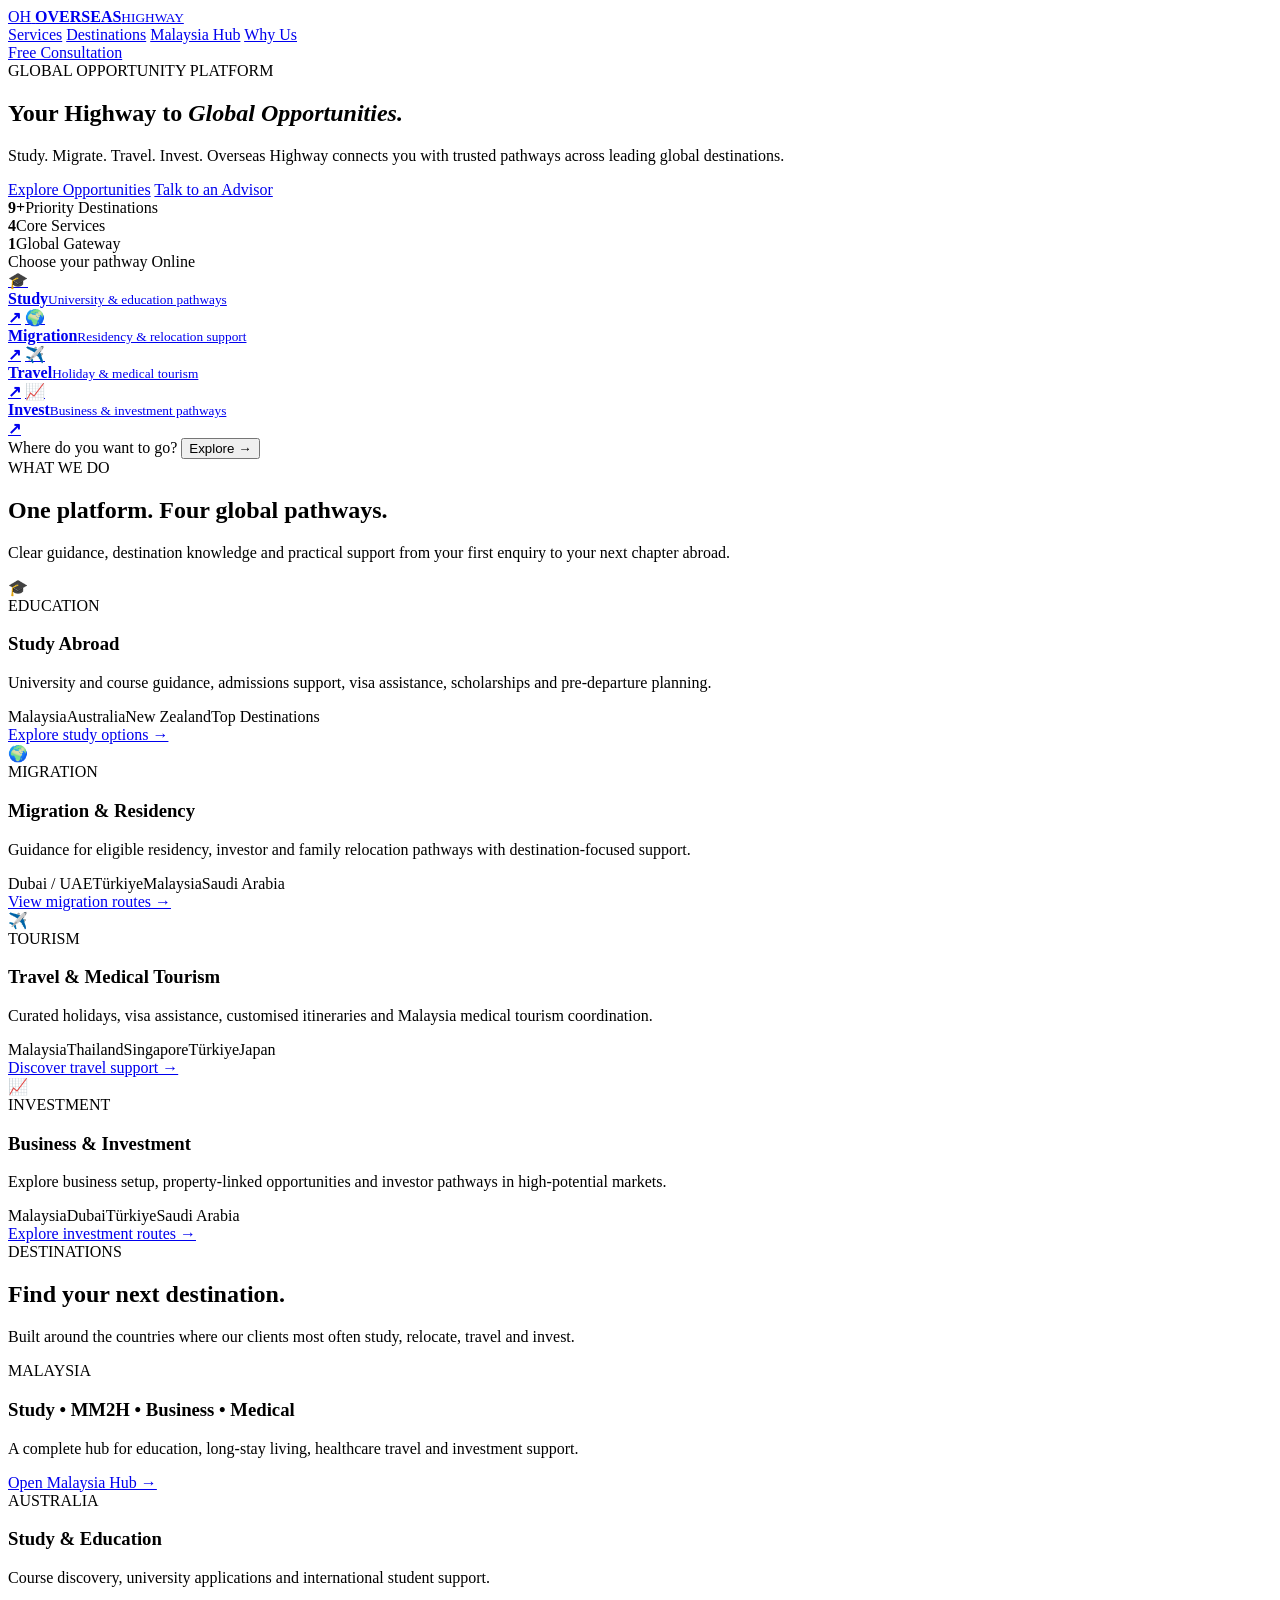
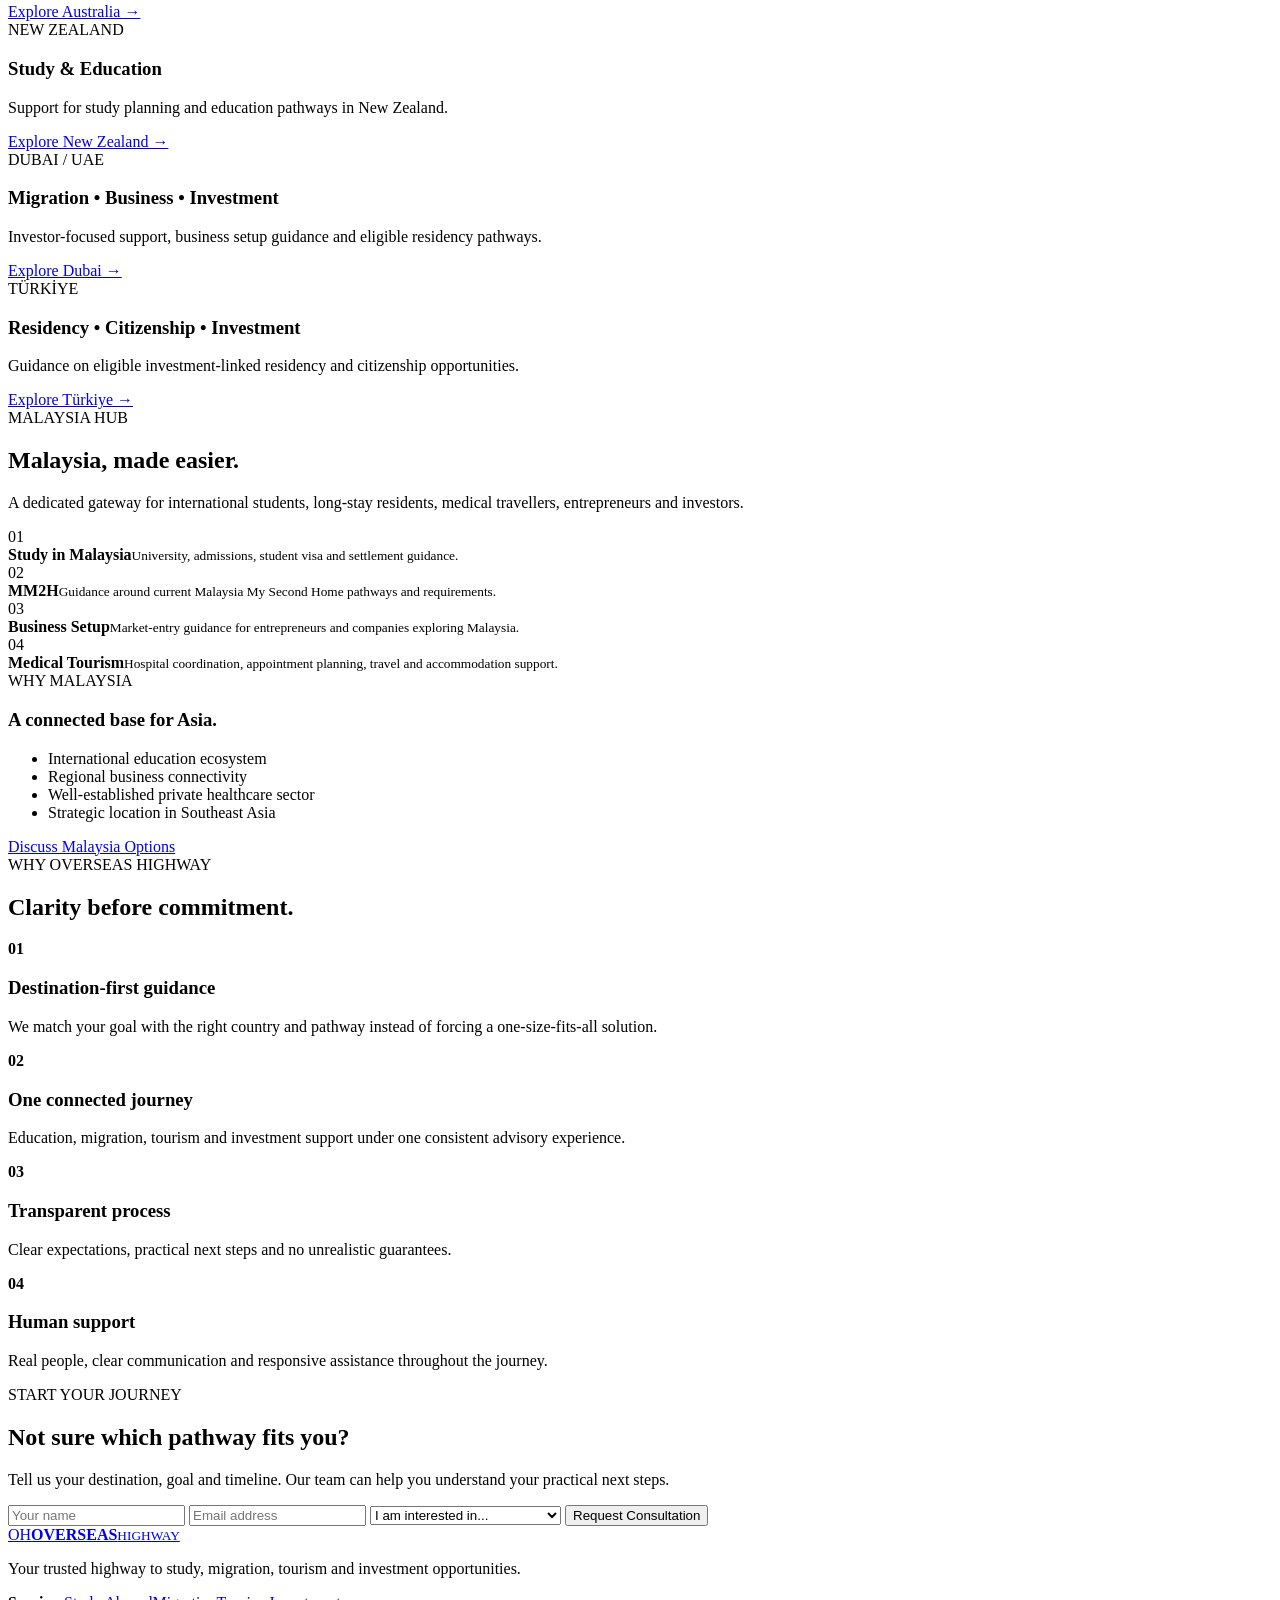
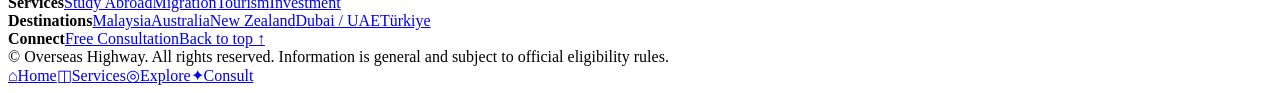
==== index.html @ 49e78311 "Build Overseas Highway premium responsive homepage" ====
<!DOCTYPE html>
<html lang="en">
<head>
  <meta charset="UTF-8" />
  <meta name="viewport" content="width=device-width, initial-scale=1.0" />
  <title>Overseas Highway | Study, Migrate, Travel & Invest</title>
  <meta name="description" content="Overseas Highway helps you study, migrate, travel and invest across Malaysia, Australia, New Zealand, UAE, Türkiye, Saudi Arabia and more." />
  <link rel="preconnect" href="https://fonts.googleapis.com">
  <link rel="preconnect" href="https://fonts.gstatic.com" crossorigin>
  <link href="https://fonts.googleapis.com/css2?family=Manrope:wght@400;500;600;700;800&family=Space+Grotesk:wght@500;600;700&display=swap" rel="stylesheet">
  <link rel="stylesheet" href="styles.css" />
</head>
<body>
  <header class="site-header">
    <div class="container nav-wrap">
      <a href="#top" class="brand" aria-label="Overseas Highway home">
        <span class="brand-mark">OH</span>
        <span class="brand-copy"><strong>OVERSEAS</strong><small>HIGHWAY</small></span>
      </a>
      <nav class="desktop-nav" aria-label="Primary navigation">
        <a href="#services">Services</a>
        <a href="#destinations">Destinations</a>
        <a href="#malaysia">Malaysia Hub</a>
        <a href="#why-us">Why Us</a>
      </nav>
      <a class="btn btn-small btn-outline" href="#consultation">Free Consultation</a>
    </div>
  </header>

  <main id="top">
    <section class="hero section-pad">
      <div class="container hero-grid">
        <div class="hero-copy">
          <div class="eyebrow"><span></span> GLOBAL OPPORTUNITY PLATFORM</div>
          <h1>Your Highway to <em>Global Opportunities.</em></h1>
          <p class="hero-text">Study. Migrate. Travel. Invest. Overseas Highway connects you with trusted pathways across leading global destinations.</p>
          <div class="hero-actions">
            <a class="btn btn-primary" href="#services">Explore Opportunities</a>
            <a class="btn btn-ghost" href="#consultation">Talk to an Advisor</a>
          </div>
          <div class="trust-row">
            <div><strong>9+</strong><span>Priority Destinations</span></div>
            <div><strong>4</strong><span>Core Services</span></div>
            <div><strong>1</strong><span>Global Gateway</span></div>
          </div>
        </div>

        <div class="hero-panel" aria-label="Quick service selector">
          <div class="panel-top">
            <span>Choose your pathway</span>
            <span class="status">Online</span>
          </div>
          <div class="path-grid">
            <a href="#study" class="path-card"><span class="icon">🎓</span><div><strong>Study</strong><small>University & education pathways</small></div><b>↗</b></a>
            <a href="#migration" class="path-card"><span class="icon">🌍</span><div><strong>Migration</strong><small>Residency & relocation support</small></div><b>↗</b></a>
            <a href="#tourism" class="path-card"><span class="icon">✈️</span><div><strong>Travel</strong><small>Holiday & medical tourism</small></div><b>↗</b></a>
            <a href="#investment" class="path-card"><span class="icon">📈</span><div><strong>Invest</strong><small>Business & investment pathways</small></div><b>↗</b></a>
          </div>
          <div class="search-sim">
            <span>Where do you want to go?</span>
            <button type="button">Explore →</button>
          </div>
        </div>
      </div>
    </section>

    <section id="services" class="section-pad light-section">
      <div class="container">
        <div class="section-head">
          <div><div class="eyebrow dark"><span></span> WHAT WE DO</div><h2>One platform. Four global pathways.</h2></div>
          <p>Clear guidance, destination knowledge and practical support from your first enquiry to your next chapter abroad.</p>
        </div>

        <div class="service-grid">
          <article id="study" class="service-card featured">
            <div class="card-icon">🎓</div><span class="tag">EDUCATION</span>
            <h3>Study Abroad</h3>
            <p>University and course guidance, admissions support, visa assistance, scholarships and pre-departure planning.</p>
            <div class="chips"><span>Malaysia</span><span>Australia</span><span>New Zealand</span><span>Top Destinations</span></div>
            <a href="#destinations">Explore study options →</a>
          </article>

          <article id="migration" class="service-card">
            <div class="card-icon">🌍</div><span class="tag">MIGRATION</span>
            <h3>Migration & Residency</h3>
            <p>Guidance for eligible residency, investor and family relocation pathways with destination-focused support.</p>
            <div class="chips"><span>Dubai / UAE</span><span>Türkiye</span><span>Malaysia</span><span>Saudi Arabia</span></div>
            <a href="#destinations">View migration routes →</a>
          </article>

          <article id="tourism" class="service-card">
            <div class="card-icon">✈️</div><span class="tag">TOURISM</span>
            <h3>Travel & Medical Tourism</h3>
            <p>Curated holidays, visa assistance, customised itineraries and Malaysia medical tourism coordination.</p>
            <div class="chips"><span>Malaysia</span><span>Thailand</span><span>Singapore</span><span>Türkiye</span><span>Japan</span></div>
            <a href="#malaysia">Discover travel support →</a>
          </article>

          <article id="investment" class="service-card">
            <div class="card-icon">📈</div><span class="tag">INVESTMENT</span>
            <h3>Business & Investment</h3>
            <p>Explore business setup, property-linked opportunities and investor pathways in high-potential markets.</p>
            <div class="chips"><span>Malaysia</span><span>Dubai</span><span>Türkiye</span><span>Saudi Arabia</span></div>
            <a href="#malaysia">Explore investment routes →</a>
          </article>
        </div>
      </div>
    </section>

    <section id="destinations" class="section-pad dark-section">
      <div class="container">
        <div class="section-head light">
          <div><div class="eyebrow"><span></span> DESTINATIONS</div><h2>Find your next destination.</h2></div>
          <p>Built around the countries where our clients most often study, relocate, travel and invest.</p>
        </div>

        <div class="destination-scroll">
          <article class="destination-card malaysia"><div class="dest-label">MALAYSIA</div><h3>Study • MM2H • Business • Medical</h3><p>A complete hub for education, long-stay living, healthcare travel and investment support.</p><a href="#malaysia">Open Malaysia Hub →</a></article>
          <article class="destination-card"><div class="dest-label">AUSTRALIA</div><h3>Study & Education</h3><p>Course discovery, university applications and international student support.</p><a href="#consultation">Explore Australia →</a></article>
          <article class="destination-card"><div class="dest-label">NEW ZEALAND</div><h3>Study & Education</h3><p>Support for study planning and education pathways in New Zealand.</p><a href="#consultation">Explore New Zealand →</a></article>
          <article class="destination-card"><div class="dest-label">DUBAI / UAE</div><h3>Migration • Business • Investment</h3><p>Investor-focused support, business setup guidance and eligible residency pathways.</p><a href="#consultation">Explore Dubai →</a></article>
          <article class="destination-card"><div class="dest-label">TÜRKİYE</div><h3>Residency • Citizenship • Investment</h3><p>Guidance on eligible investment-linked residency and citizenship opportunities.</p><a href="#consultation">Explore Türkiye →</a></article>
        </div>
      </div>
    </section>

    <section id="malaysia" class="section-pad malaysia-hub">
      <div class="container malaysia-grid">
        <div>
          <div class="eyebrow dark"><span></span> MALAYSIA HUB</div>
          <h2>Malaysia, made easier.</h2>
          <p class="lead">A dedicated gateway for international students, long-stay residents, medical travellers, entrepreneurs and investors.</p>
          <div class="hub-list">
            <div><span>01</span><div><strong>Study in Malaysia</strong><small>University, admissions, student visa and settlement guidance.</small></div></div>
            <div><span>02</span><div><strong>MM2H</strong><small>Guidance around current Malaysia My Second Home pathways and requirements.</small></div></div>
            <div><span>03</span><div><strong>Business Setup</strong><small>Market-entry guidance for entrepreneurs and companies exploring Malaysia.</small></div></div>
            <div><span>04</span><div><strong>Medical Tourism</strong><small>Hospital coordination, appointment planning, travel and accommodation support.</small></div></div>
          </div>
        </div>
        <aside class="info-card">
          <span class="mini-label">WHY MALAYSIA</span>
          <h3>A connected base for Asia.</h3>
          <ul>
            <li>International education ecosystem</li>
            <li>Regional business connectivity</li>
            <li>Well-established private healthcare sector</li>
            <li>Strategic location in Southeast Asia</li>
          </ul>
          <a class="btn btn-primary full" href="#consultation">Discuss Malaysia Options</a>
        </aside>
      </div>
    </section>

    <section id="why-us" class="section-pad light-section">
      <div class="container why-grid">
        <div>
          <div class="eyebrow dark"><span></span> WHY OVERSEAS HIGHWAY</div>
          <h2>Clarity before commitment.</h2>
        </div>
        <div class="why-cards">
          <div><strong>01</strong><h3>Destination-first guidance</h3><p>We match your goal with the right country and pathway instead of forcing a one-size-fits-all solution.</p></div>
          <div><strong>02</strong><h3>One connected journey</h3><p>Education, migration, tourism and investment support under one consistent advisory experience.</p></div>
          <div><strong>03</strong><h3>Transparent process</h3><p>Clear expectations, practical next steps and no unrealistic guarantees.</p></div>
          <div><strong>04</strong><h3>Human support</h3><p>Real people, clear communication and responsive assistance throughout the journey.</p></div>
        </div>
      </div>
    </section>

    <section id="consultation" class="section-pad consultation">
      <div class="container consultation-box">
        <div>
          <div class="eyebrow"><span></span> START YOUR JOURNEY</div>
          <h2>Not sure which pathway fits you?</h2>
          <p>Tell us your destination, goal and timeline. Our team can help you understand your practical next steps.</p>
        </div>
        <form class="consult-form" onsubmit="event.preventDefault(); alert('Thanks! Connect this form to your CRM or email endpoint next.');">
          <input type="text" placeholder="Your name" aria-label="Your name" required>
          <input type="email" placeholder="Email address" aria-label="Email address" required>
          <select aria-label="Interested service" required><option value="">I am interested in...</option><option>Study Abroad</option><option>Migration</option><option>Tourism</option><option>Medical Tourism</option><option>Investment / Business Setup</option></select>
          <button class="btn btn-primary full" type="submit">Request Consultation</button>
        </form>
      </div>
    </section>
  </main>

  <footer class="site-footer">
    <div class="container footer-grid">
      <div><a href="#top" class="brand footer-brand"><span class="brand-mark">OH</span><span class="brand-copy"><strong>OVERSEAS</strong><small>HIGHWAY</small></span></a><p>Your trusted highway to study, migration, tourism and investment opportunities.</p></div>
      <div><strong>Services</strong><a href="#study">Study Abroad</a><a href="#migration">Migration</a><a href="#tourism">Tourism</a><a href="#investment">Investment</a></div>
      <div><strong>Destinations</strong><a href="#malaysia">Malaysia</a><a href="#destinations">Australia</a><a href="#destinations">New Zealand</a><a href="#destinations">Dubai / UAE</a><a href="#destinations">Türkiye</a></div>
      <div><strong>Connect</strong><a href="#consultation">Free Consultation</a><a href="#top">Back to top ↑</a></div>
    </div>
    <div class="container footer-bottom">© <span id="year"></span> Overseas Highway. All rights reserved. <span>Information is general and subject to official eligibility rules.</span></div>
  </footer>

  <nav class="mobile-dock" aria-label="Mobile navigation">
    <a href="#top"><span>⌂</span>Home</a><a href="#services"><span>◫</span>Services</a><a href="#destinations"><span>◎</span>Explore</a><a href="#consultation"><span>✦</span>Consult</a>
  </nav>

  <script src="script.js"></script>
</body>
</html>
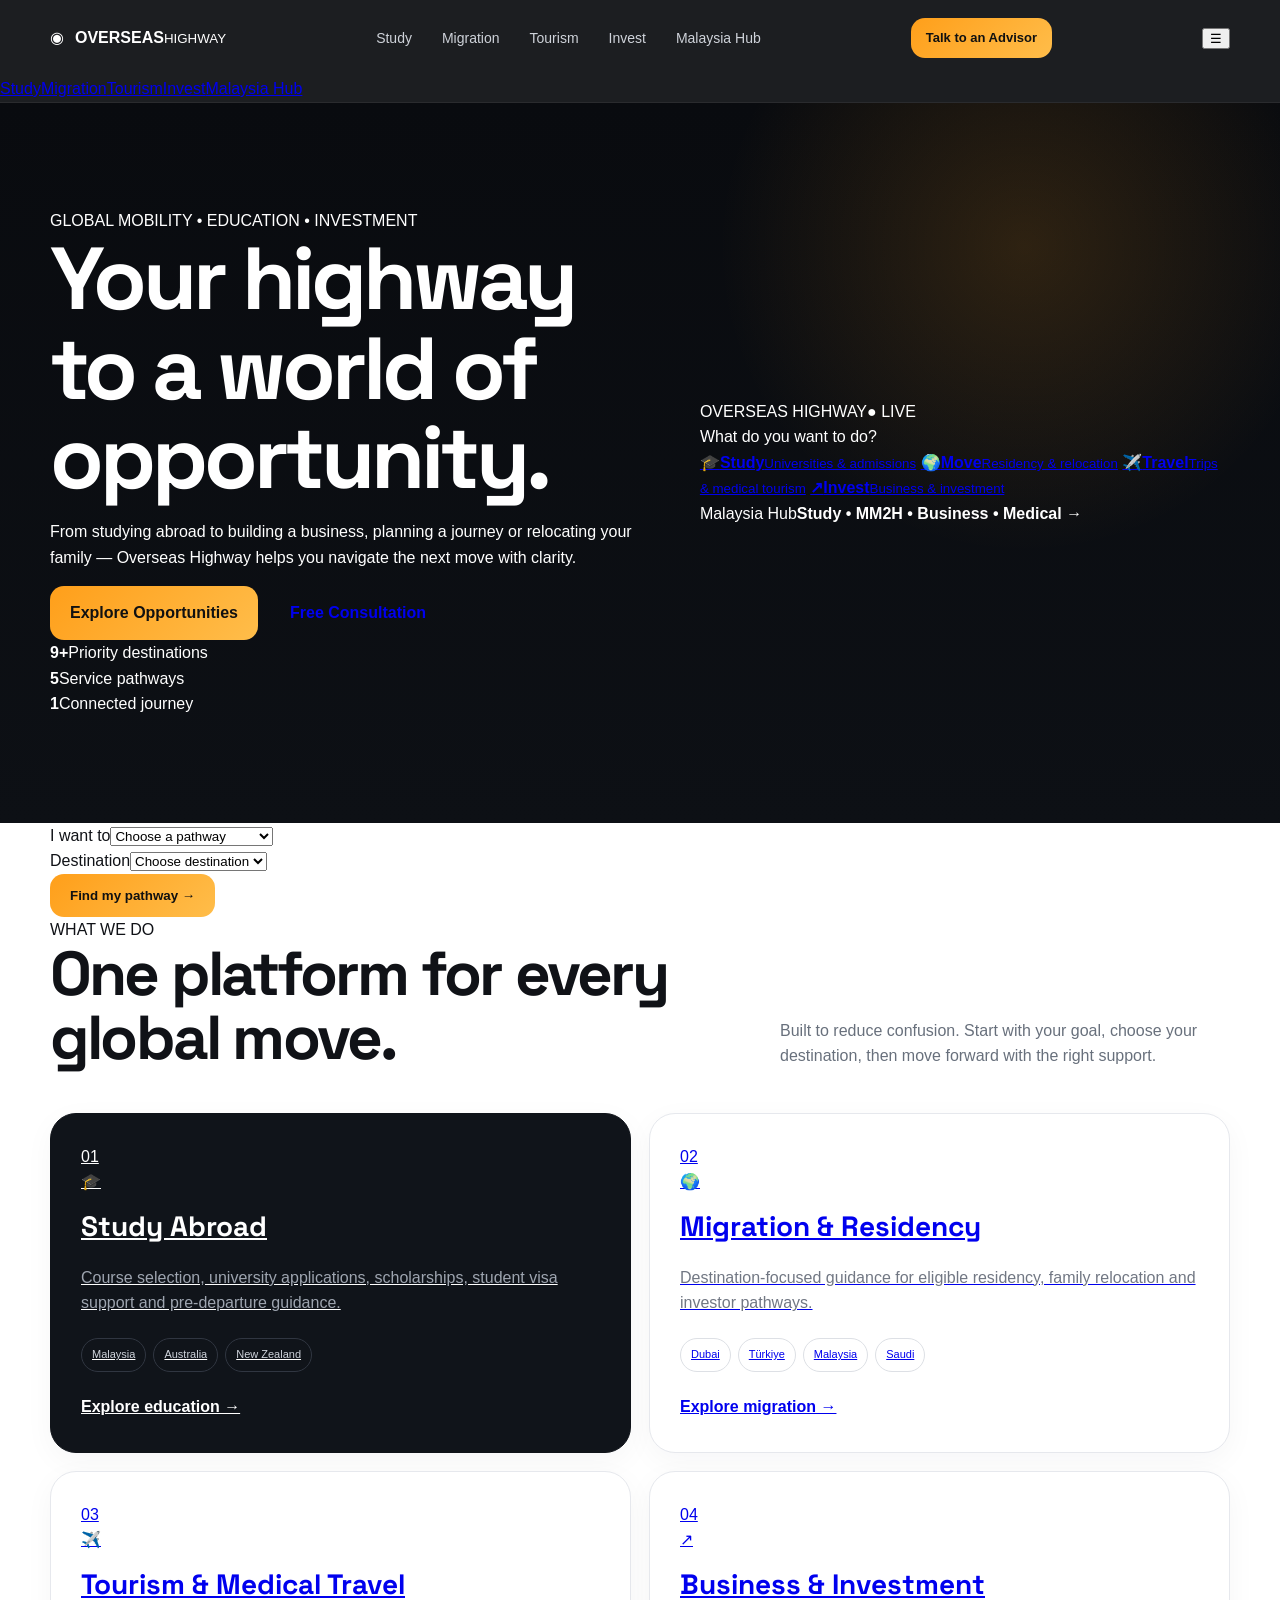
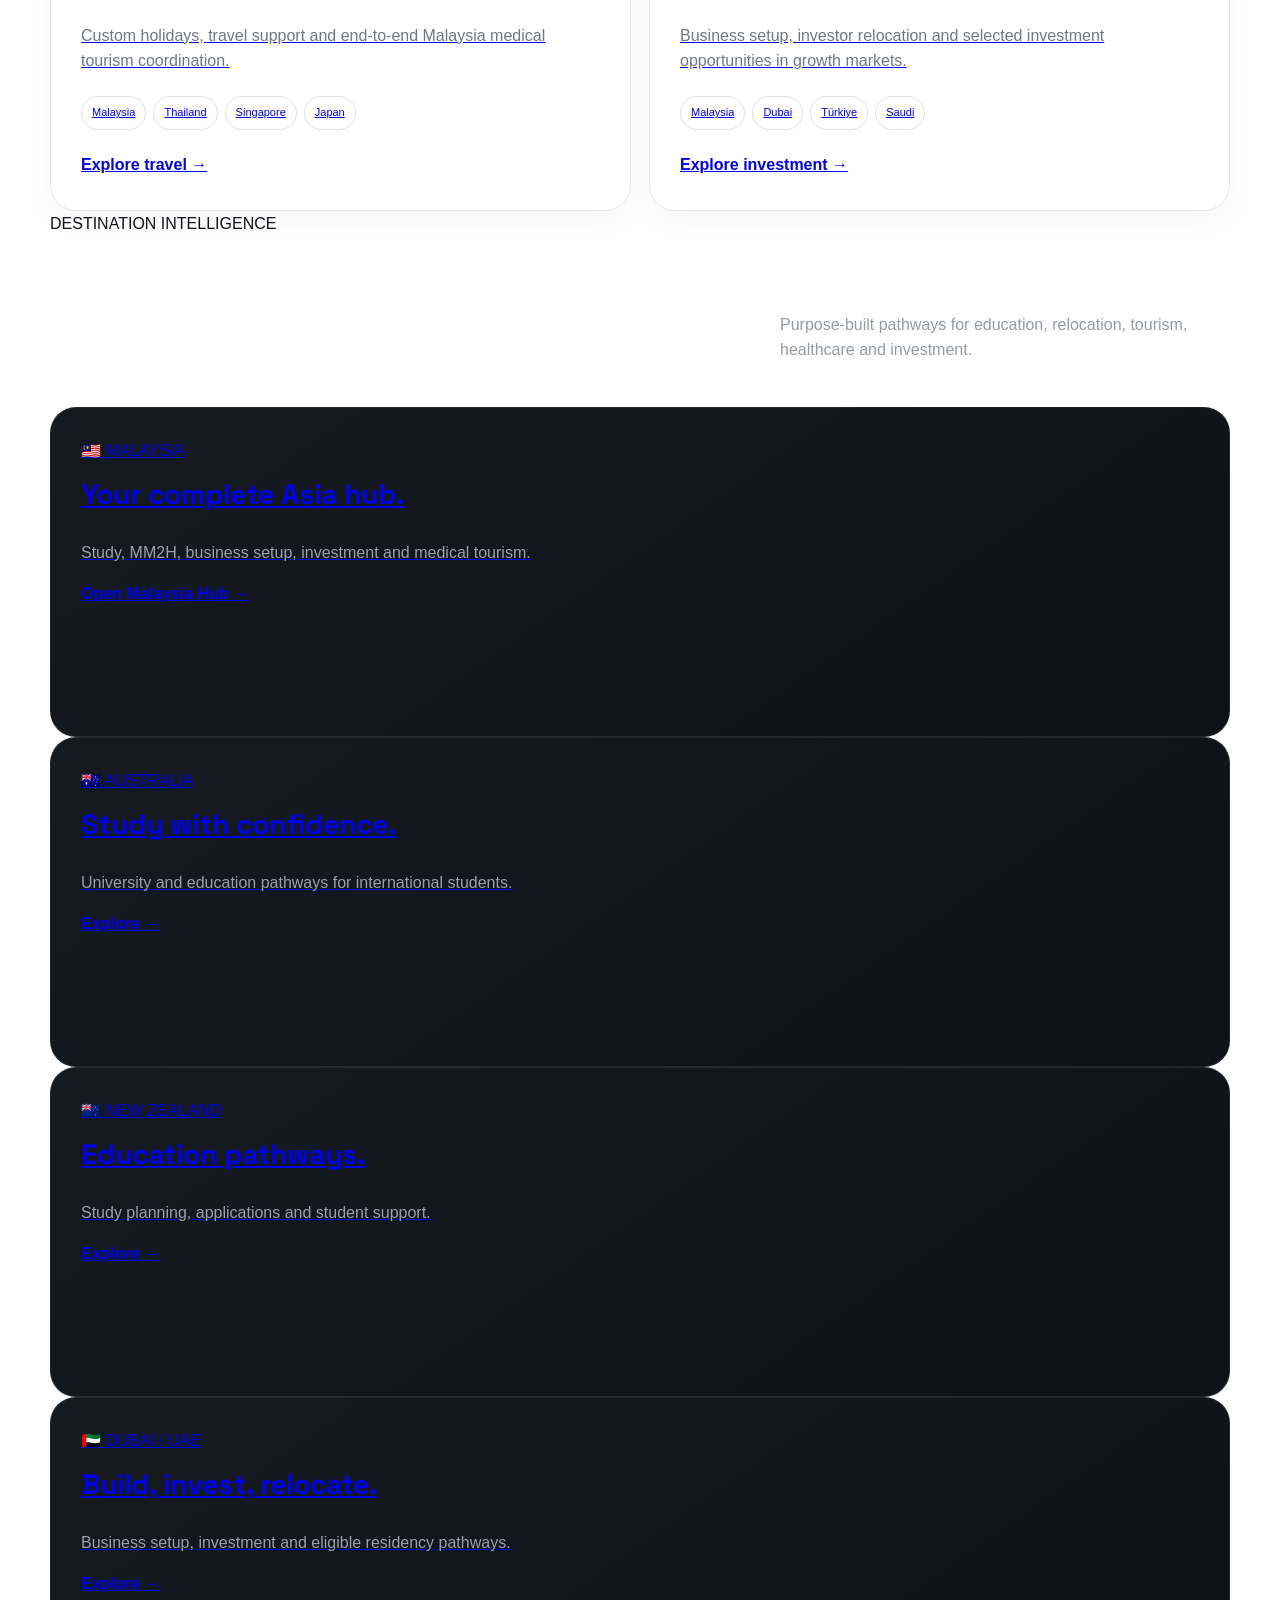
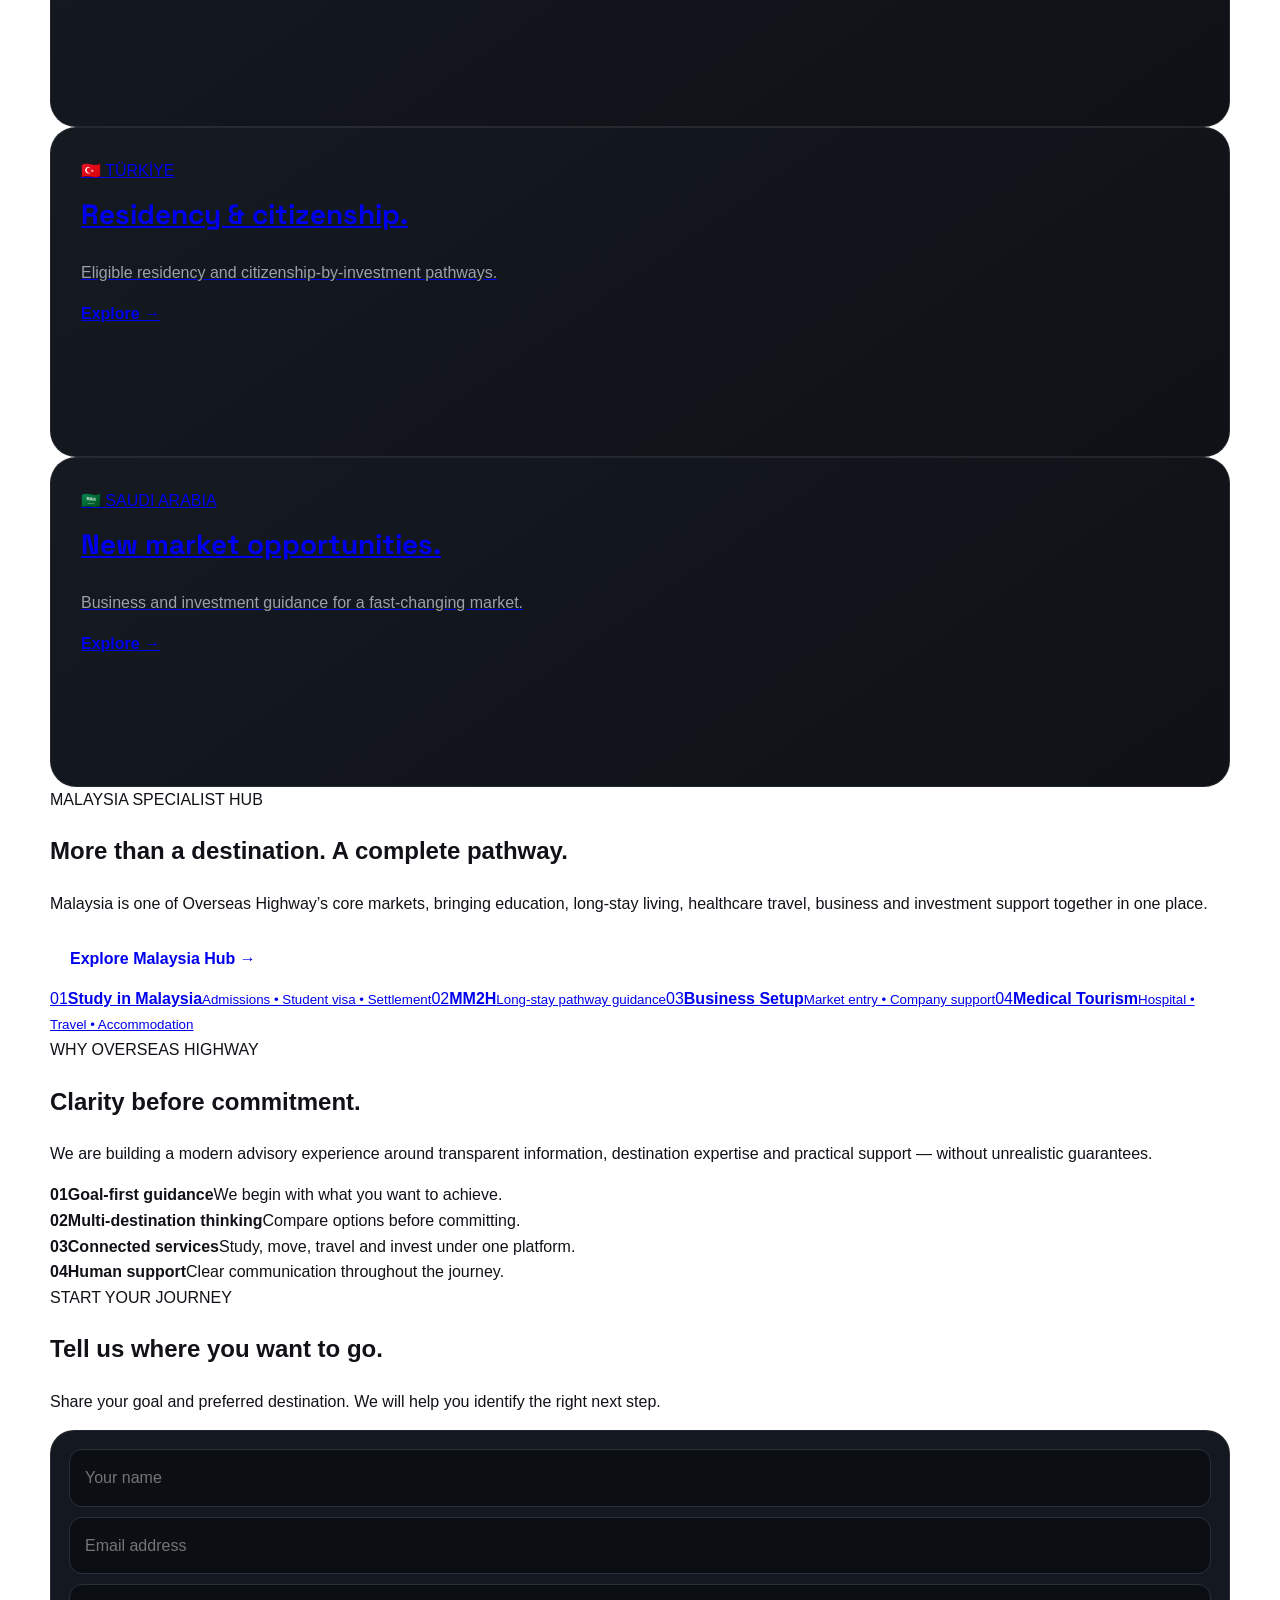
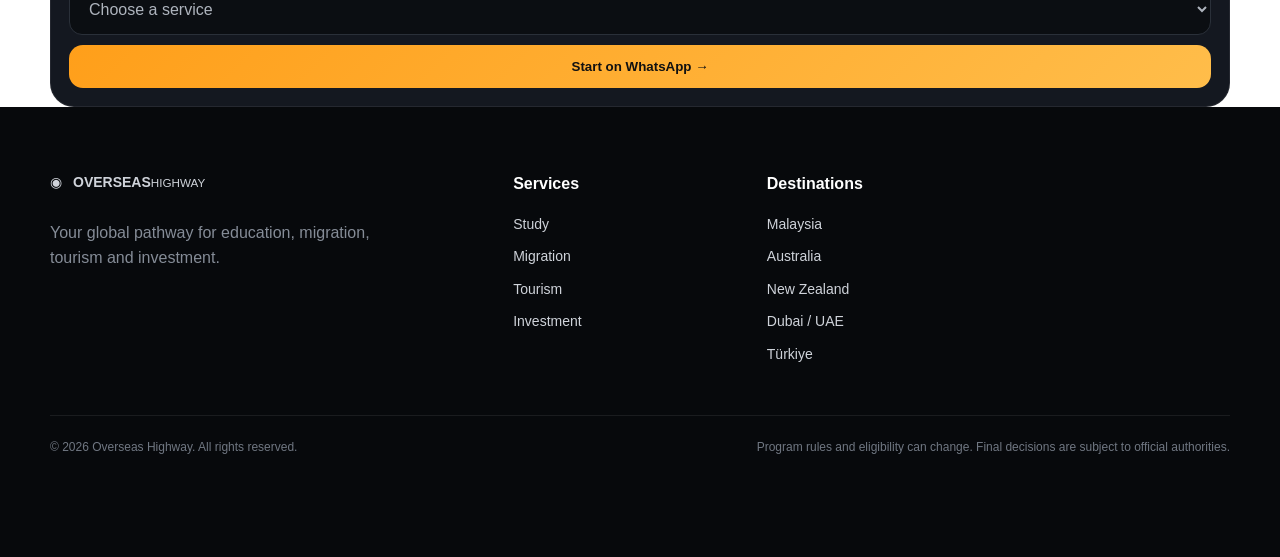
==== commit 74e7d1d3: "Build premium app-style homepage" ====
--- a/index.html
+++ b/index.html
@@ -3,200 +3,109 @@
 <head>
   <meta charset="UTF-8" />
   <meta name="viewport" content="width=device-width, initial-scale=1.0" />
-  <title>Overseas Highway | Study, Migrate, Travel & Invest</title>
-  <meta name="description" content="Overseas Highway helps you study, migrate, travel and invest across Malaysia, Australia, New Zealand, UAE, Türkiye, Saudi Arabia and more." />
+  <title>Overseas Highway | Study, Move, Travel & Invest</title>
+  <meta name="description" content="Overseas Highway connects people with education, migration, tourism, medical travel and investment opportunities across leading destinations." />
   <link rel="preconnect" href="https://fonts.googleapis.com">
   <link rel="preconnect" href="https://fonts.gstatic.com" crossorigin>
-  <link href="https://fonts.googleapis.com/css2?family=Manrope:wght@400;500;600;700;800&family=Space+Grotesk:wght@500;600;700&display=swap" rel="stylesheet">
+  <link href="https://fonts.googleapis.com/css2?family=Inter:wght@400;500;600;700;800&family=Space+Grotesk:wght@500;600;700&display=swap" rel="stylesheet">
   <link rel="stylesheet" href="styles.css" />
 </head>
 <body>
-  <header class="site-header">
-    <div class="container nav-wrap">
-      <a href="#top" class="brand" aria-label="Overseas Highway home">
-        <span class="brand-mark">OH</span>
-        <span class="brand-copy"><strong>OVERSEAS</strong><small>HIGHWAY</small></span>
-      </a>
-      <nav class="desktop-nav" aria-label="Primary navigation">
-        <a href="#services">Services</a>
-        <a href="#destinations">Destinations</a>
-        <a href="#malaysia">Malaysia Hub</a>
-        <a href="#why-us">Why Us</a>
-      </nav>
-      <a class="btn btn-small btn-outline" href="#consultation">Free Consultation</a>
+<header class="site-header">
+  <div class="container nav-wrap">
+    <a class="brand" href="index.html"><span class="brand-symbol">◉</span><span><strong>OVERSEAS</strong><small>HIGHWAY</small></span></a>
+    <nav class="desktop-nav">
+      <a href="study.html">Study</a><a href="migration.html">Migration</a><a href="tourism.html">Tourism</a><a href="investment.html">Invest</a><a href="malaysia.html">Malaysia Hub</a>
+    </nav>
+    <a class="btn btn-small btn-primary" href="#consultation">Talk to an Advisor</a>
+    <button class="menu-btn" aria-label="Menu">☰</button>
+  </div>
+  <div class="mobile-menu"><a href="study.html">Study</a><a href="migration.html">Migration</a><a href="tourism.html">Tourism</a><a href="investment.html">Invest</a><a href="malaysia.html">Malaysia Hub</a></div>
+</header>
+
+<main>
+<section class="hero">
+  <div class="hero-glow glow-one"></div><div class="hero-glow glow-two"></div>
+  <div class="container hero-grid">
+    <div class="hero-copy">
+      <div class="kicker">GLOBAL MOBILITY • EDUCATION • INVESTMENT</div>
+      <h1>Your highway to a <span>world of opportunity.</span></h1>
+      <p>From studying abroad to building a business, planning a journey or relocating your family — Overseas Highway helps you navigate the next move with clarity.</p>
+      <div class="hero-actions"><a class="btn btn-primary" href="#smart-search">Explore Opportunities</a><a class="btn btn-secondary" href="#consultation">Free Consultation</a></div>
+      <div class="proof-row"><div><strong>9+</strong><span>Priority destinations</span></div><div><strong>5</strong><span>Service pathways</span></div><div><strong>1</strong><span>Connected journey</span></div></div>
     </div>
-  </header>
 
-  <main id="top">
-    <section class="hero section-pad">
-      <div class="container hero-grid">
-        <div class="hero-copy">
-          <div class="eyebrow"><span></span> GLOBAL OPPORTUNITY PLATFORM</div>
-          <h1>Your Highway to <em>Global Opportunities.</em></h1>
-          <p class="hero-text">Study. Migrate. Travel. Invest. Overseas Highway connects you with trusted pathways across leading global destinations.</p>
-          <div class="hero-actions">
-            <a class="btn btn-primary" href="#services">Explore Opportunities</a>
-            <a class="btn btn-ghost" href="#consultation">Talk to an Advisor</a>
-          </div>
-          <div class="trust-row">
-            <div><strong>9+</strong><span>Priority Destinations</span></div>
-            <div><strong>4</strong><span>Core Services</span></div>
-            <div><strong>1</strong><span>Global Gateway</span></div>
-          </div>
-        </div>
+    <div class="app-preview">
+      <div class="app-head"><span>OVERSEAS HIGHWAY</span><span class="live-dot">● LIVE</span></div>
+      <div class="app-title">What do you want to do?</div>
+      <div class="app-grid">
+        <a href="study.html"><b>🎓</b><strong>Study</strong><small>Universities & admissions</small></a>
+        <a href="migration.html"><b>🌍</b><strong>Move</strong><small>Residency & relocation</small></a>
+        <a href="tourism.html"><b>✈️</b><strong>Travel</strong><small>Trips & medical tourism</small></a>
+        <a href="investment.html"><b>↗</b><strong>Invest</strong><small>Business & investment</small></a>
+      </div>
+      <div class="mini-banner"><span>Malaysia Hub</span><strong>Study • MM2H • Business • Medical →</strong></div>
+    </div>
+  </div>
+</section>
 
-        <div class="hero-panel" aria-label="Quick service selector">
-          <div class="panel-top">
-            <span>Choose your pathway</span>
-            <span class="status">Online</span>
-          </div>
-          <div class="path-grid">
-            <a href="#study" class="path-card"><span class="icon">🎓</span><div><strong>Study</strong><small>University & education pathways</small></div><b>↗</b></a>
-            <a href="#migration" class="path-card"><span class="icon">🌍</span><div><strong>Migration</strong><small>Residency & relocation support</small></div><b>↗</b></a>
-            <a href="#tourism" class="path-card"><span class="icon">✈️</span><div><strong>Travel</strong><small>Holiday & medical tourism</small></div><b>↗</b></a>
-            <a href="#investment" class="path-card"><span class="icon">📈</span><div><strong>Invest</strong><small>Business & investment pathways</small></div><b>↗</b></a>
-          </div>
-          <div class="search-sim">
-            <span>Where do you want to go?</span>
-            <button type="button">Explore →</button>
-          </div>
-        </div>
-      </div>
-    </section>
+<section id="smart-search" class="smart-search-wrap">
+  <div class="container">
+    <div class="smart-search">
+      <div><label>I want to</label><select id="serviceSelect"><option value="">Choose a pathway</option><option value="study">Study abroad</option><option value="migration">Move / migrate</option><option value="tourism">Travel</option><option value="investment">Invest / start a business</option></select></div>
+      <div><label>Destination</label><select id="destinationSelect"><option value="">Choose destination</option><option value="malaysia">Malaysia</option><option value="australia">Australia</option><option value="new-zealand">New Zealand</option><option value="uae">Dubai / UAE</option><option value="turkiye">Türkiye</option><option value="saudi">Saudi Arabia</option><option value="thailand">Thailand</option><option value="singapore">Singapore</option><option value="japan">Japan</option></select></div>
+      <button id="exploreBtn" class="btn btn-primary">Find my pathway →</button>
+    </div>
+  </div>
+</section>
 
-    <section id="services" class="section-pad light-section">
-      <div class="container">
-        <div class="section-head">
-          <div><div class="eyebrow dark"><span></span> WHAT WE DO</div><h2>One platform. Four global pathways.</h2></div>
-          <p>Clear guidance, destination knowledge and practical support from your first enquiry to your next chapter abroad.</p>
-        </div>
+<section id="services" class="section light">
+  <div class="container">
+    <div class="section-head"><div><div class="kicker dark">WHAT WE DO</div><h2>One platform for every global move.</h2></div><p>Built to reduce confusion. Start with your goal, choose your destination, then move forward with the right support.</p></div>
+    <div class="service-grid">
+      <a class="service-card featured" href="study.html"><span class="service-no">01</span><div class="service-icon">🎓</div><h3>Study Abroad</h3><p>Course selection, university applications, scholarships, student visa support and pre-departure guidance.</p><div class="chips"><span>Malaysia</span><span>Australia</span><span>New Zealand</span></div><b>Explore education →</b></a>
+      <a class="service-card" href="migration.html"><span class="service-no">02</span><div class="service-icon">🌍</div><h3>Migration & Residency</h3><p>Destination-focused guidance for eligible residency, family relocation and investor pathways.</p><div class="chips"><span>Dubai</span><span>Türkiye</span><span>Malaysia</span><span>Saudi</span></div><b>Explore migration →</b></a>
+      <a class="service-card" href="tourism.html"><span class="service-no">03</span><div class="service-icon">✈️</div><h3>Tourism & Medical Travel</h3><p>Custom holidays, travel support and end-to-end Malaysia medical tourism coordination.</p><div class="chips"><span>Malaysia</span><span>Thailand</span><span>Singapore</span><span>Japan</span></div><b>Explore travel →</b></a>
+      <a class="service-card" href="investment.html"><span class="service-no">04</span><div class="service-icon">↗</div><h3>Business & Investment</h3><p>Business setup, investor relocation and selected investment opportunities in growth markets.</p><div class="chips"><span>Malaysia</span><span>Dubai</span><span>Türkiye</span><span>Saudi</span></div><b>Explore investment →</b></a>
+    </div>
+  </div>
+</section>
 
-        <div class="service-grid">
-          <article id="study" class="service-card featured">
-            <div class="card-icon">🎓</div><span class="tag">EDUCATION</span>
-            <h3>Study Abroad</h3>
-            <p>University and course guidance, admissions support, visa assistance, scholarships and pre-departure planning.</p>
-            <div class="chips"><span>Malaysia</span><span>Australia</span><span>New Zealand</span><span>Top Destinations</span></div>
-            <a href="#destinations">Explore study options →</a>
-          </article>
+<section class="section destinations">
+  <div class="container">
+    <div class="section-head light"><div><div class="kicker">DESTINATION INTELLIGENCE</div><h2>Go where your next chapter makes sense.</h2></div><p>Purpose-built pathways for education, relocation, tourism, healthcare and investment.</p></div>
+    <div class="destination-grid">
+      <a class="destination-card highlight" href="malaysia.html"><span>🇲🇾 MALAYSIA</span><h3>Your complete Asia hub.</h3><p>Study, MM2H, business setup, investment and medical tourism.</p><b>Open Malaysia Hub →</b></a>
+      <a class="destination-card" href="study.html"><span>🇦🇺 AUSTRALIA</span><h3>Study with confidence.</h3><p>University and education pathways for international students.</p><b>Explore →</b></a>
+      <a class="destination-card" href="study.html"><span>🇳🇿 NEW ZEALAND</span><h3>Education pathways.</h3><p>Study planning, applications and student support.</p><b>Explore →</b></a>
+      <a class="destination-card" href="investment.html#dubai"><span>🇦🇪 DUBAI / UAE</span><h3>Build, invest, relocate.</h3><p>Business setup, investment and eligible residency pathways.</p><b>Explore →</b></a>
+      <a class="destination-card" href="investment.html#turkiye"><span>🇹🇷 TÜRKİYE</span><h3>Residency & citizenship.</h3><p>Eligible residency and citizenship-by-investment pathways.</p><b>Explore →</b></a>
+      <a class="destination-card" href="investment.html#saudi"><span>🇸🇦 SAUDI ARABIA</span><h3>New market opportunities.</h3><p>Business and investment guidance for a fast-changing market.</p><b>Explore →</b></a>
+    </div>
+  </div>
+</section>
 
-          <article id="migration" class="service-card">
-            <div class="card-icon">🌍</div><span class="tag">MIGRATION</span>
-            <h3>Migration & Residency</h3>
-            <p>Guidance for eligible residency, investor and family relocation pathways with destination-focused support.</p>
-            <div class="chips"><span>Dubai / UAE</span><span>Türkiye</span><span>Malaysia</span><span>Saudi Arabia</span></div>
-            <a href="#destinations">View migration routes →</a>
-          </article>
+<section class="section malaysia-feature">
+  <div class="container malaysia-feature-grid">
+    <div><div class="kicker dark">MALAYSIA SPECIALIST HUB</div><h2>More than a destination. A complete pathway.</h2><p>Malaysia is one of Overseas Highway’s core markets, bringing education, long-stay living, healthcare travel, business and investment support together in one place.</p><a class="btn btn-dark" href="malaysia.html">Explore Malaysia Hub →</a></div>
+    <div class="malaysia-stack"><a href="malaysia.html#study"><span>01</span><strong>Study in Malaysia</strong><small>Admissions • Student visa • Settlement</small></a><a href="malaysia.html#mm2h"><span>02</span><strong>MM2H</strong><small>Long-stay pathway guidance</small></a><a href="malaysia.html#business"><span>03</span><strong>Business Setup</strong><small>Market entry • Company support</small></a><a href="malaysia.html#medical"><span>04</span><strong>Medical Tourism</strong><small>Hospital • Travel • Accommodation</small></a></div>
+  </div>
+</section>
 
-          <article id="tourism" class="service-card">
-            <div class="card-icon">✈️</div><span class="tag">TOURISM</span>
-            <h3>Travel & Medical Tourism</h3>
-            <p>Curated holidays, visa assistance, customised itineraries and Malaysia medical tourism coordination.</p>
-            <div class="chips"><span>Malaysia</span><span>Thailand</span><span>Singapore</span><span>Türkiye</span><span>Japan</span></div>
-            <a href="#malaysia">Discover travel support →</a>
-          </article>
+<section class="section trust-section">
+  <div class="container trust-grid"><div><div class="kicker dark">WHY OVERSEAS HIGHWAY</div><h2>Clarity before commitment.</h2><p>We are building a modern advisory experience around transparent information, destination expertise and practical support — without unrealistic guarantees.</p></div><div class="trust-points"><div><b>01</b><strong>Goal-first guidance</strong><span>We begin with what you want to achieve.</span></div><div><b>02</b><strong>Multi-destination thinking</strong><span>Compare options before committing.</span></div><div><b>03</b><strong>Connected services</strong><span>Study, move, travel and invest under one platform.</span></div><div><b>04</b><strong>Human support</strong><span>Clear communication throughout the journey.</span></div></div></div>
+</section>
 
-          <article id="investment" class="service-card">
-            <div class="card-icon">📈</div><span class="tag">INVESTMENT</span>
-            <h3>Business & Investment</h3>
-            <p>Explore business setup, property-linked opportunities and investor pathways in high-potential markets.</p>
-            <div class="chips"><span>Malaysia</span><span>Dubai</span><span>Türkiye</span><span>Saudi Arabia</span></div>
-            <a href="#malaysia">Explore investment routes →</a>
-          </article>
-        </div>
-      </div>
-    </section>
+<section id="consultation" class="section consult-section">
+  <div class="container consult-box">
+    <div><div class="kicker">START YOUR JOURNEY</div><h2>Tell us where you want to go.</h2><p>Share your goal and preferred destination. We will help you identify the right next step.</p></div>
+    <form class="consult-form"><input name="name" type="text" placeholder="Your name" required><input name="email" type="email" placeholder="Email address" required><select name="service" required><option value="">Choose a service</option><option>Study Abroad</option><option>Migration / Residency</option><option>Tourism</option><option>Medical Tourism</option><option>Business / Investment</option></select><button class="btn btn-primary" type="submit">Start on WhatsApp →</button></form>
+  </div>
+</section>
+</main>
 
-    <section id="destinations" class="section-pad dark-section">
-      <div class="container">
-        <div class="section-head light">
-          <div><div class="eyebrow"><span></span> DESTINATIONS</div><h2>Find your next destination.</h2></div>
-          <p>Built around the countries where our clients most often study, relocate, travel and invest.</p>
-        </div>
-
-        <div class="destination-scroll">
-          <article class="destination-card malaysia"><div class="dest-label">MALAYSIA</div><h3>Study • MM2H • Business • Medical</h3><p>A complete hub for education, long-stay living, healthcare travel and investment support.</p><a href="#malaysia">Open Malaysia Hub →</a></article>
-          <article class="destination-card"><div class="dest-label">AUSTRALIA</div><h3>Study & Education</h3><p>Course discovery, university applications and international student support.</p><a href="#consultation">Explore Australia →</a></article>
-          <article class="destination-card"><div class="dest-label">NEW ZEALAND</div><h3>Study & Education</h3><p>Support for study planning and education pathways in New Zealand.</p><a href="#consultation">Explore New Zealand →</a></article>
-          <article class="destination-card"><div class="dest-label">DUBAI / UAE</div><h3>Migration • Business • Investment</h3><p>Investor-focused support, business setup guidance and eligible residency pathways.</p><a href="#consultation">Explore Dubai →</a></article>
-          <article class="destination-card"><div class="dest-label">TÜRKİYE</div><h3>Residency • Citizenship • Investment</h3><p>Guidance on eligible investment-linked residency and citizenship opportunities.</p><a href="#consultation">Explore Türkiye →</a></article>
-        </div>
-      </div>
-    </section>
-
-    <section id="malaysia" class="section-pad malaysia-hub">
-      <div class="container malaysia-grid">
-        <div>
-          <div class="eyebrow dark"><span></span> MALAYSIA HUB</div>
-          <h2>Malaysia, made easier.</h2>
-          <p class="lead">A dedicated gateway for international students, long-stay residents, medical travellers, entrepreneurs and investors.</p>
-          <div class="hub-list">
-            <div><span>01</span><div><strong>Study in Malaysia</strong><small>University, admissions, student visa and settlement guidance.</small></div></div>
-            <div><span>02</span><div><strong>MM2H</strong><small>Guidance around current Malaysia My Second Home pathways and requirements.</small></div></div>
-            <div><span>03</span><div><strong>Business Setup</strong><small>Market-entry guidance for entrepreneurs and companies exploring Malaysia.</small></div></div>
-            <div><span>04</span><div><strong>Medical Tourism</strong><small>Hospital coordination, appointment planning, travel and accommodation support.</small></div></div>
-          </div>
-        </div>
-        <aside class="info-card">
-          <span class="mini-label">WHY MALAYSIA</span>
-          <h3>A connected base for Asia.</h3>
-          <ul>
-            <li>International education ecosystem</li>
-            <li>Regional business connectivity</li>
-            <li>Well-established private healthcare sector</li>
-            <li>Strategic location in Southeast Asia</li>
-          </ul>
-          <a class="btn btn-primary full" href="#consultation">Discuss Malaysia Options</a>
-        </aside>
-      </div>
-    </section>
-
-    <section id="why-us" class="section-pad light-section">
-      <div class="container why-grid">
-        <div>
-          <div class="eyebrow dark"><span></span> WHY OVERSEAS HIGHWAY</div>
-          <h2>Clarity before commitment.</h2>
-        </div>
-        <div class="why-cards">
-          <div><strong>01</strong><h3>Destination-first guidance</h3><p>We match your goal with the right country and pathway instead of forcing a one-size-fits-all solution.</p></div>
-          <div><strong>02</strong><h3>One connected journey</h3><p>Education, migration, tourism and investment support under one consistent advisory experience.</p></div>
-          <div><strong>03</strong><h3>Transparent process</h3><p>Clear expectations, practical next steps and no unrealistic guarantees.</p></div>
-          <div><strong>04</strong><h3>Human support</h3><p>Real people, clear communication and responsive assistance throughout the journey.</p></div>
-        </div>
-      </div>
-    </section>
-
-    <section id="consultation" class="section-pad consultation">
-      <div class="container consultation-box">
-        <div>
-          <div class="eyebrow"><span></span> START YOUR JOURNEY</div>
-          <h2>Not sure which pathway fits you?</h2>
-          <p>Tell us your destination, goal and timeline. Our team can help you understand your practical next steps.</p>
-        </div>
-        <form class="consult-form" onsubmit="event.preventDefault(); alert('Thanks! Connect this form to your CRM or email endpoint next.');">
-          <input type="text" placeholder="Your name" aria-label="Your name" required>
-          <input type="email" placeholder="Email address" aria-label="Email address" required>
-          <select aria-label="Interested service" required><option value="">I am interested in...</option><option>Study Abroad</option><option>Migration</option><option>Tourism</option><option>Medical Tourism</option><option>Investment / Business Setup</option></select>
-          <button class="btn btn-primary full" type="submit">Request Consultation</button>
-        </form>
-      </div>
-    </section>
-  </main>
-
-  <footer class="site-footer">
-    <div class="container footer-grid">
-      <div><a href="#top" class="brand footer-brand"><span class="brand-mark">OH</span><span class="brand-copy"><strong>OVERSEAS</strong><small>HIGHWAY</small></span></a><p>Your trusted highway to study, migration, tourism and investment opportunities.</p></div>
-      <div><strong>Services</strong><a href="#study">Study Abroad</a><a href="#migration">Migration</a><a href="#tourism">Tourism</a><a href="#investment">Investment</a></div>
-      <div><strong>Destinations</strong><a href="#malaysia">Malaysia</a><a href="#destinations">Australia</a><a href="#destinations">New Zealand</a><a href="#destinations">Dubai / UAE</a><a href="#destinations">Türkiye</a></div>
-      <div><strong>Connect</strong><a href="#consultation">Free Consultation</a><a href="#top">Back to top ↑</a></div>
-    </div>
-    <div class="container footer-bottom">© <span id="year"></span> Overseas Highway. All rights reserved. <span>Information is general and subject to official eligibility rules.</span></div>
-  </footer>
-
-  <nav class="mobile-dock" aria-label="Mobile navigation">
-    <a href="#top"><span>⌂</span>Home</a><a href="#services"><span>◫</span>Services</a><a href="#destinations"><span>◎</span>Explore</a><a href="#consultation"><span>✦</span>Consult</a>
-  </nav>
-
-  <script src="script.js"></script>
+<footer class="site-footer"><div class="container footer-grid"><div><a class="brand" href="index.html"><span class="brand-symbol">◉</span><span><strong>OVERSEAS</strong><small>HIGHWAY</small></span></a><p>Your global pathway for education, migration, tourism and investment.</p></div><div><strong>Services</strong><a href="study.html">Study</a><a href="migration.html">Migration</a><a href="tourism.html">Tourism</a><a href="investment.html">Investment</a></div><div><strong>Destinations</strong><a href="malaysia.html">Malaysia</a><a href="study.html">Australia</a><a href="study.html">New Zealand</a><a href="investment.html#dubai">Dubai / UAE</a><a href="investment.html#turkiye">Türkiye</a></div></div><div class="container footer-bottom"><span>© <span id="year"></span> Overseas Highway. All rights reserved.</span><span>Program rules and eligibility can change. Final decisions are subject to official authorities.</span></div></footer>
+<nav class="mobile-dock"><a href="index.html"><b>⌂</b><span>Home</span></a><a href="study.html"><b>🎓</b><span>Study</span></a><a href="tourism.html"><b>✈</b><span>Travel</span></a><a href="#consultation"><b>✦</b><span>Consult</span></a></nav>
+<script src="script.js"></script>
 </body>
-</html>
+</html>
--- a/styles.css
+++ b/styles.css
@@ -0,0 +1 @@
+:root{--bg:#090b0f;--panel:#11151b;--soft:#f4f5f7;--text:#101217;--muted:#6b7280;--line:#e7e9ee;--orange:#ff9f1a;--orange2:#ffbd4a;--white:#fff;--max:1180px}*{box-sizing:border-box}html{scroll-behavior:smooth}body{margin:0;font-family:'Manrope',sans-serif;background:#fff;color:var(--text);line-height:1.6}.container{width:min(var(--max),calc(100% - 40px));margin:auto}.site-header{position:sticky;top:0;z-index:50;background:rgba(9,11,15,.92);backdrop-filter:blur(18px);border-bottom:1px solid rgba(255,255,255,.06)}.nav-wrap{height:76px;display:flex;align-items:center;justify-content:space-between;gap:24px}.brand{display:flex;align-items:center;gap:11px;color:#fff;text-decoration:none}.brand-mark{width:42px;height:42px;border-radius:14px;background:linear-gradient(135deg,var(--orange),var(--orange2));display:grid;place-items:center;font-family:'Space Grotesk';font-weight:700;color:#0a0b0f;font-size:14px;box-shadow:0 10px 30px rgba(255,159,26,.25)}.brand-copy{display:flex;flex-direction:column;line-height:1}.brand-copy strong{letter-spacing:.16em;font-family:'Space Grotesk';font-size:15px}.brand-copy small{font-size:9px;letter-spacing:.47em;color:#b4b8c1;margin-top:5px}.desktop-nav{display:flex;gap:30px}.desktop-nav a,.site-footer a{color:#cfd3da;text-decoration:none;font-size:14px}.desktop-nav a:hover,.site-footer a:hover{color:var(--orange)}.btn{border:0;border-radius:14px;padding:14px 20px;text-decoration:none;font-weight:800;display:inline-flex;align-items:center;justify-content:center;cursor:pointer;transition:.2s ease;font-family:inherit}.btn:hover{transform:translateY(-2px)}.btn-small{padding:10px 15px;font-size:13px}.btn-outline{border:1px solid rgba(255,255,255,.18);color:#fff}.btn-primary{background:linear-gradient(135deg,var(--orange),var(--orange2));color:#111}.btn-ghost{background:#171b21;color:#fff;border:1px solid rgba(255,255,255,.1)}.full{width:100%}.section-pad{padding:100px 0}.hero{background:radial-gradient(circle at 80% 20%,rgba(255,159,26,.15),transparent 26%),linear-gradient(180deg,#090b0f,#0d1015);color:#fff;min-height:720px;display:flex;align-items:center}.hero-grid{display:grid;grid-template-columns:1.05fr .95fr;gap:64px;align-items:center}.eyebrow{font-size:12px;font-weight:800;letter-spacing:.18em;color:#d1d5db;display:flex;align-items:center;gap:9px;margin-bottom:20px}.eyebrow span{width:26px;height:2px;background:var(--orange);display:inline-block}.eyebrow.dark{color:#555b65}.hero h1,.section-head h2,.malaysia-hub h2,.why-grid h2,.consultation h2{font-family:'Space Grotesk';line-height:1.02;letter-spacing:-.045em;margin:0}.hero h1{font-size:clamp(52px,7vw,88px);max-width:760px}.hero h1 em{color:var(--orange);font-style:normal}.hero-text{color:#aeb4bf;font-size:19px;max-width:650px;margin:28px 0}.hero-actions{display:flex;gap:12px;flex-wrap:wrap}.trust-row{display:flex;gap:34px;margin-top:42px;padding-top:28px;border-top:1px solid rgba(255,255,255,.09)}.trust-row div{display:flex;flex-direction:column}.trust-row strong{font-family:'Space Grotesk';font-size:28px}.trust-row span{color:#888f9c;font-size:12px}.hero-panel{background:linear-gradient(180deg,#141922,#0f1319);border:1px solid rgba(255,255,255,.09);border-radius:28px;padding:20px;box-shadow:0 30px 80px rgba(0,0,0,.45)}.panel-top{display:flex;justify-content:space-between;color:#9ca3af;font-size:12px;padding:2px 4px 16px}.status{color:#78d39f}.path-grid{display:grid;gap:10px}.path-card{display:grid;grid-template-columns:48px 1fr auto;align-items:center;gap:13px;padding:16px;background:#191f28;border:1px solid rgba(255,255,255,.06);border-radius:18px;text-decoration:none;color:#fff}.path-card:hover{border-color:rgba(255,159,26,.5);background:#1b212a}.path-card .icon{width:48px;height:48px;border-radius:14px;background:#222936;display:grid;place-items:center;font-size:21px}.path-card strong{display:block}.path-card small{display:block;color:#8f96a2;margin-top:2px}.path-card b{color:var(--orange)}.search-sim{display:flex;align-items:center;justify-content:space-between;background:#090b0f;border-radius:17px;padding:12px 12px 12px 16px;margin-top:14px;color:#8c939e;font-size:13px}.search-sim button{background:var(--orange);border:0;border-radius:12px;padding:10px 14px;font-weight:800}.light-section{background:var(--soft)}.section-head{display:flex;justify-content:space-between;align-items:end;gap:40px;margin-bottom:44px}.section-head h2,.malaysia-hub h2,.why-grid h2,.consultation h2{font-size:clamp(38px,5vw,62px);max-width:720px}.section-head>p{max-width:450px;color:#68707c;margin:0}.section-head.light h2{color:#fff}.section-head.light>p{color:#949ba6}.service-grid{display:grid;grid-template-columns:repeat(2,1fr);gap:18px}.service-card{background:#fff;border:1px solid #e6e8ed;border-radius:26px;padding:30px;min-height:340px;box-shadow:0 8px 30px rgba(15,23,42,.04)}.service-card.featured{background:#10141a;color:#fff;border-color:#10141a}.card-icon{font-size:31px;margin-bottom:22px}.tag{font-size:10px;font-weight:800;letter-spacing:.14em;color:var(--orange)}.service-card h3{font-size:28px;margin:9px 0;font-family:'Space Grotesk'}.service-card p{color:#717783}.service-card.featured p{color:#9ea5b0}.chips{display:flex;gap:7px;flex-wrap:wrap;margin:22px 0}.chips span{font-size:11px;border:1px solid #dde0e5;padding:7px 10px;border-radius:999px}.featured .chips span{border-color:#303641;color:#cfd4dc}.service-card a{font-weight:800;color:#17191e;text-decoration:none}.featured a{color:var(--orange)}.dark-section{background:#090b0f;color:#fff;overflow:hidden}.destination-scroll{display:grid;grid-auto-flow:column;grid-auto-columns:minmax(310px,1fr);gap:16px;overflow-x:auto;padding-bottom:10px;scroll-snap-type:x mandatory}.destination-card{scroll-snap-align:start;min-height:330px;background:linear-gradient(145deg,#151a21,#0e1116);border:1px solid rgba(255,255,255,.08);border-radius:26px;padding:30px;display:flex;flex-direction:column}.destination-card.malaysia{background:linear-gradient(145deg,rgba(255,159,26,.22),#11151b 70%)}.dest-label{font-size:11px;letter-spacing:.16em;color:var(--orange);font-weight:800}.destination-card h3{font-size:28px;line-height:1.15;font-family:'Space Grotesk';margin:14px 0}.destination-card p{color:#9aa1ac}.destination-card a{margin-top:auto;color:#fff;text-decoration:none;font-weight:800}.malaysia-hub{background:#fff}.malaysia-grid{display:grid;grid-template-columns:1.1fr .9fr;gap:70px;align-items:start}.lead{font-size:18px;color:#69717d;max-width:700px}.hub-list{margin-top:30px}.hub-list>div{display:grid;grid-template-columns:48px 1fr;gap:18px;padding:20px 0;border-top:1px solid var(--line)}.hub-list>div>span{font-family:'Space Grotesk';font-weight:700;color:var(--orange)}.hub-list strong{display:block;font-size:17px}.hub-list small{color:#717784}.info-card{background:#10141a;color:#fff;padding:34px;border-radius:26px;position:sticky;top:100px}.mini-label{color:var(--orange);font-size:11px;font-weight:800;letter-spacing:.15em}.info-card h3{font-family:'Space Grotesk';font-size:36px;line-height:1.1}.info-card ul{padding-left:18px;color:#b2b8c2;margin:24px 0 30px}.info-card li{margin:11px 0}.why-grid{display:grid;grid-template-columns:.75fr 1.25fr;gap:70px}.why-cards{display:grid;grid-template-columns:1fr 1fr;gap:14px}.why-cards>div{background:#fff;border:1px solid #e2e5ea;border-radius:22px;padding:24px}.why-cards strong{color:var(--orange);font-family:'Space Grotesk'}.why-cards h3{font-size:20px;margin:20px 0 8px}.why-cards p{font-size:14px;color:#737a85}.consultation{background:#0a0c10;color:#fff}.consultation-box{display:grid;grid-template-columns:1fr .8fr;gap:70px;align-items:center}.consultation p{color:#9ca3ae;max-width:600px}.consult-form{background:#141820;padding:18px;border:1px solid rgba(255,255,255,.07);border-radius:24px;display:grid;gap:10px}.consult-form input,.consult-form select{background:#0b0e12;color:#fff;border:1px solid #2a3039;border-radius:13px;padding:15px;font:inherit;outline:none}.consult-form select{color:#aeb4bd}.site-footer{background:#07090c;color:#fff;padding:64px 0 100px}.footer-grid{display:grid;grid-template-columns:2fr 1fr 1fr 1fr;gap:44px}.footer-grid>div{display:flex;flex-direction:column;gap:10px}.footer-grid p{color:#858c97;max-width:360px}.footer-grid>div>strong{margin-bottom:6px}.footer-bottom{border-top:1px solid rgba(255,255,255,.08);margin-top:50px;padding-top:22px;display:flex;justify-content:space-between;gap:20px;color:#707782;font-size:12px}.mobile-dock{display:none}.footer-brand{margin-bottom:10px}@media(max-width:900px){.desktop-nav{display:none}.hero-grid,.malaysia-grid,.why-grid,.consultation-box{grid-template-columns:1fr}.hero{min-height:auto}.hero-panel{margin-top:10px}.section-head{align-items:start;flex-direction:column}.service-grid{grid-template-columns:1fr}.why-cards{grid-template-columns:1fr 1fr}.footer-grid{grid-template-columns:1.5fr 1fr 1fr}.footer-grid>div:last-child{display:none}.info-card{position:static}}@media(max-width:640px){body{padding-bottom:74px}.container{width:min(100% - 26px,var(--max))}.nav-wrap{height:66px}.brand-copy strong{font-size:13px}.brand-copy small{font-size:8px}.site-header .btn{display:none}.section-pad{padding:70px 0}.hero{padding-top:54px}.hero h1{font-size:48px}.hero-text{font-size:16px}.trust-row{gap:18px}.trust-row strong{font-size:22px}.trust-row span{font-size:10px}.hero-panel{border-radius:22px}.path-card{padding:13px}.service-card{padding:24px;min-height:auto}.why-cards{grid-template-columns:1fr}.destination-scroll{grid-auto-columns:88%}.footer-grid{grid-template-columns:1fr 1fr}.footer-grid>div:first-child{grid-column:1/-1}.footer-bottom{flex-direction:column}.mobile-dock{display:grid;grid-template-columns:repeat(4,1fr);position:fixed;bottom:0;left:0;right:0;z-index:80;background:rgba(11,14,18,.96);backdrop-filter:blur(18px);border-top:1px solid rgba(255,255,255,.08);padding:8px 6px calc(8px + env(safe-area-inset-bottom))}.mobile-dock a{color:#aeb4bd;text-decoration:none;font-size:10px;text-align:center;display:flex;flex-direction:column;gap:2px}.mobile-dock a span{font-size:19px;color:var(--orange)}}
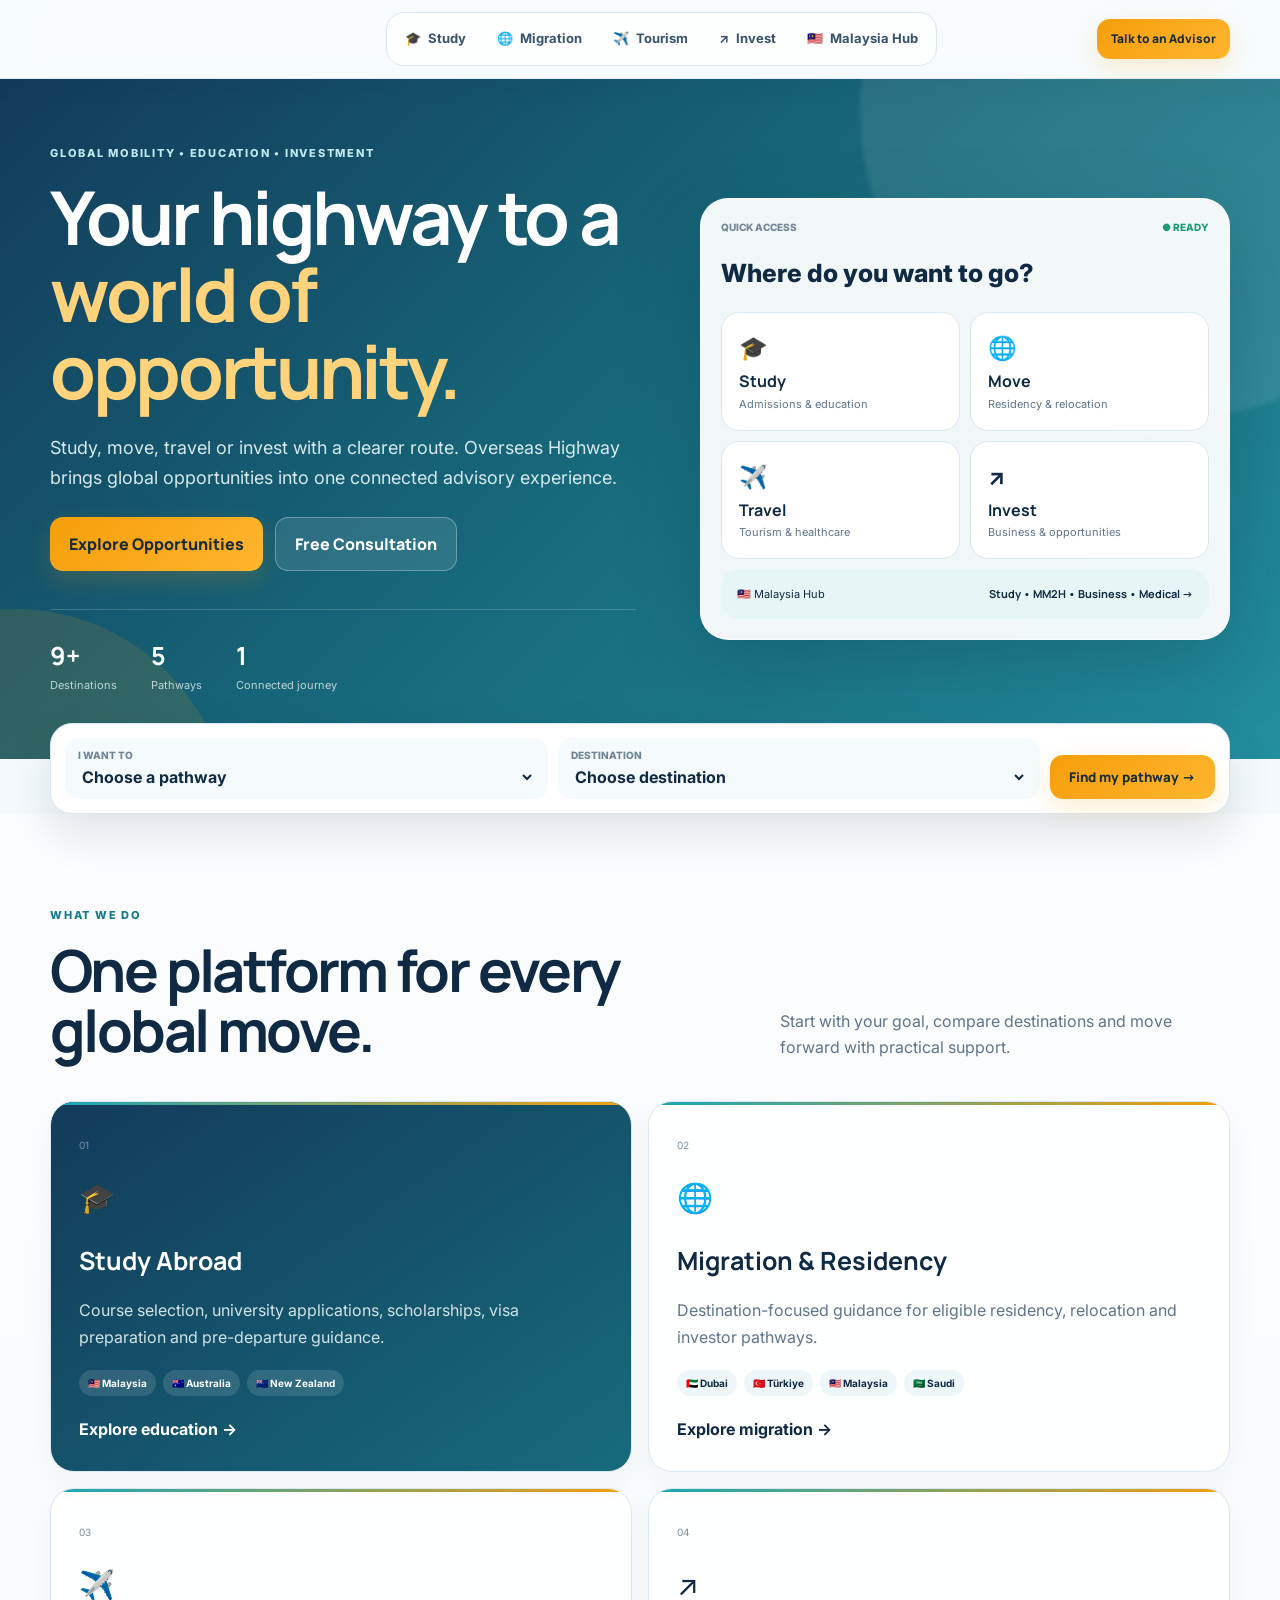
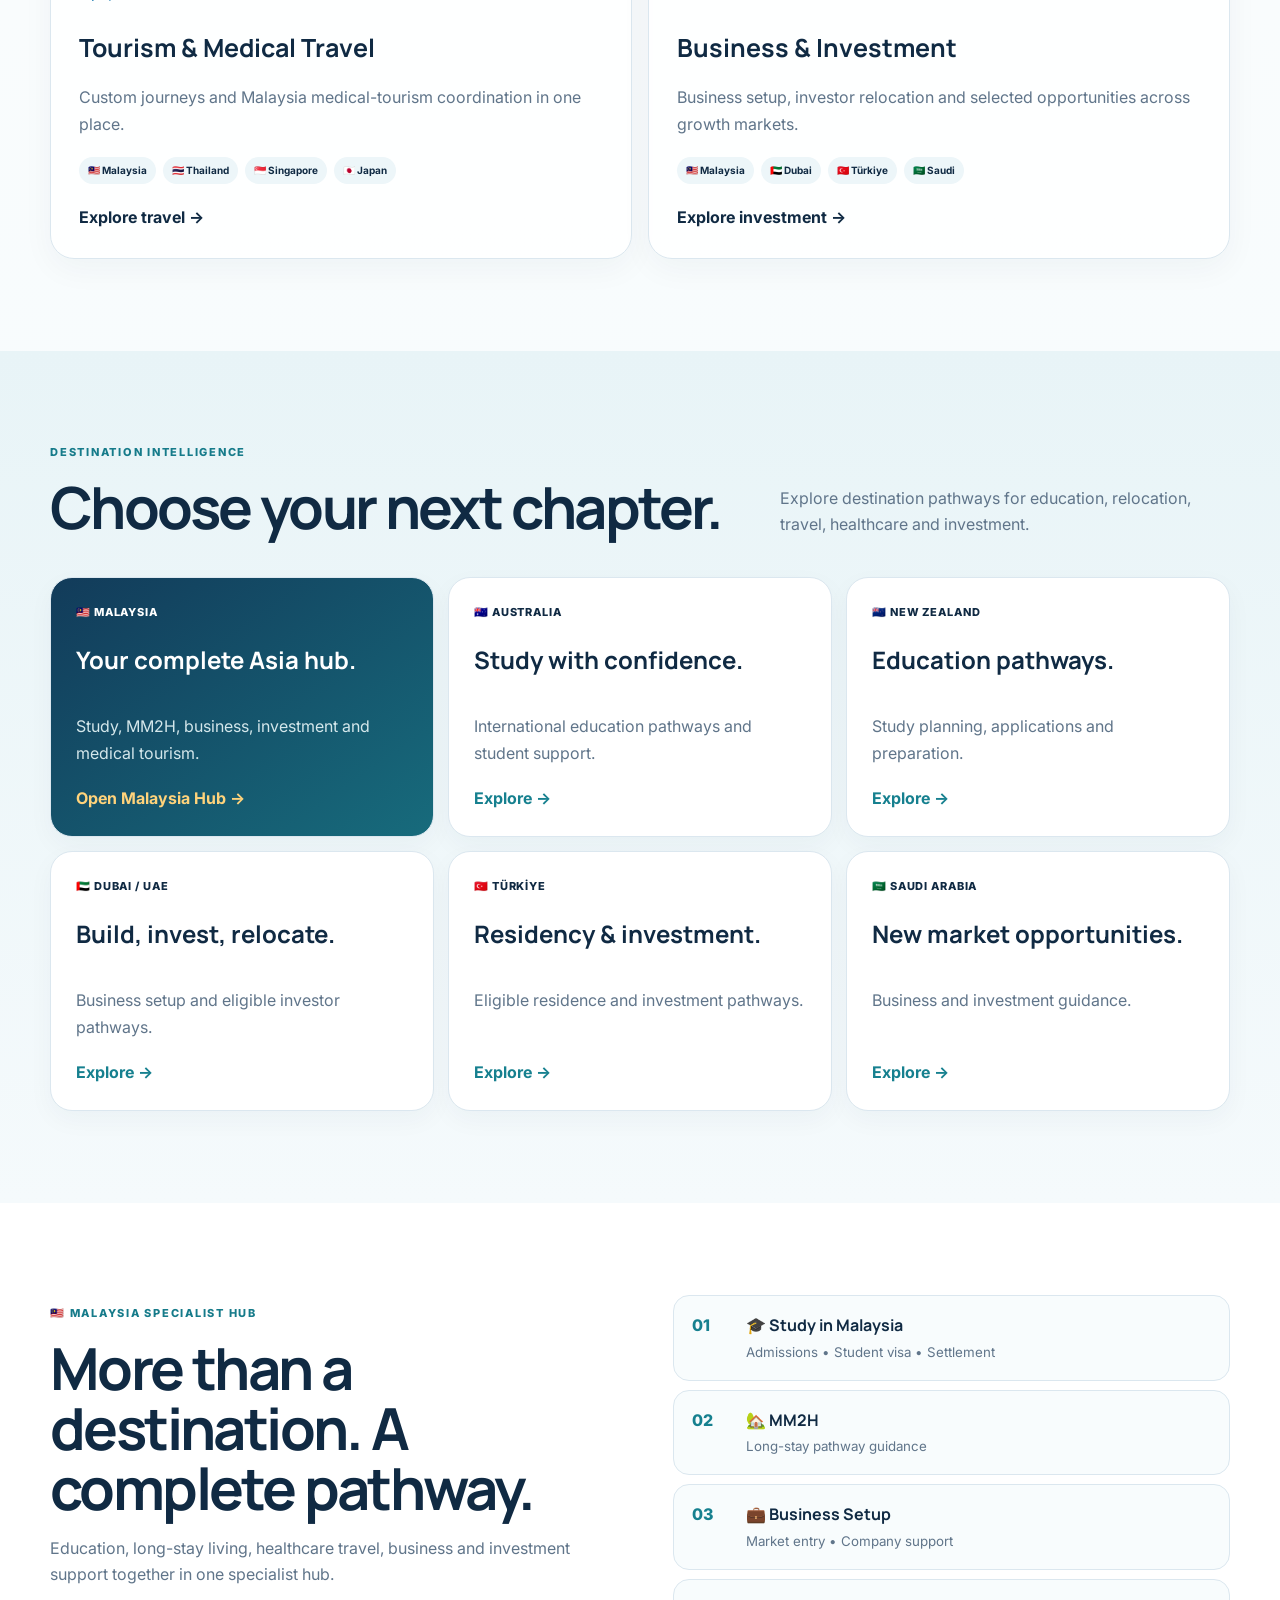
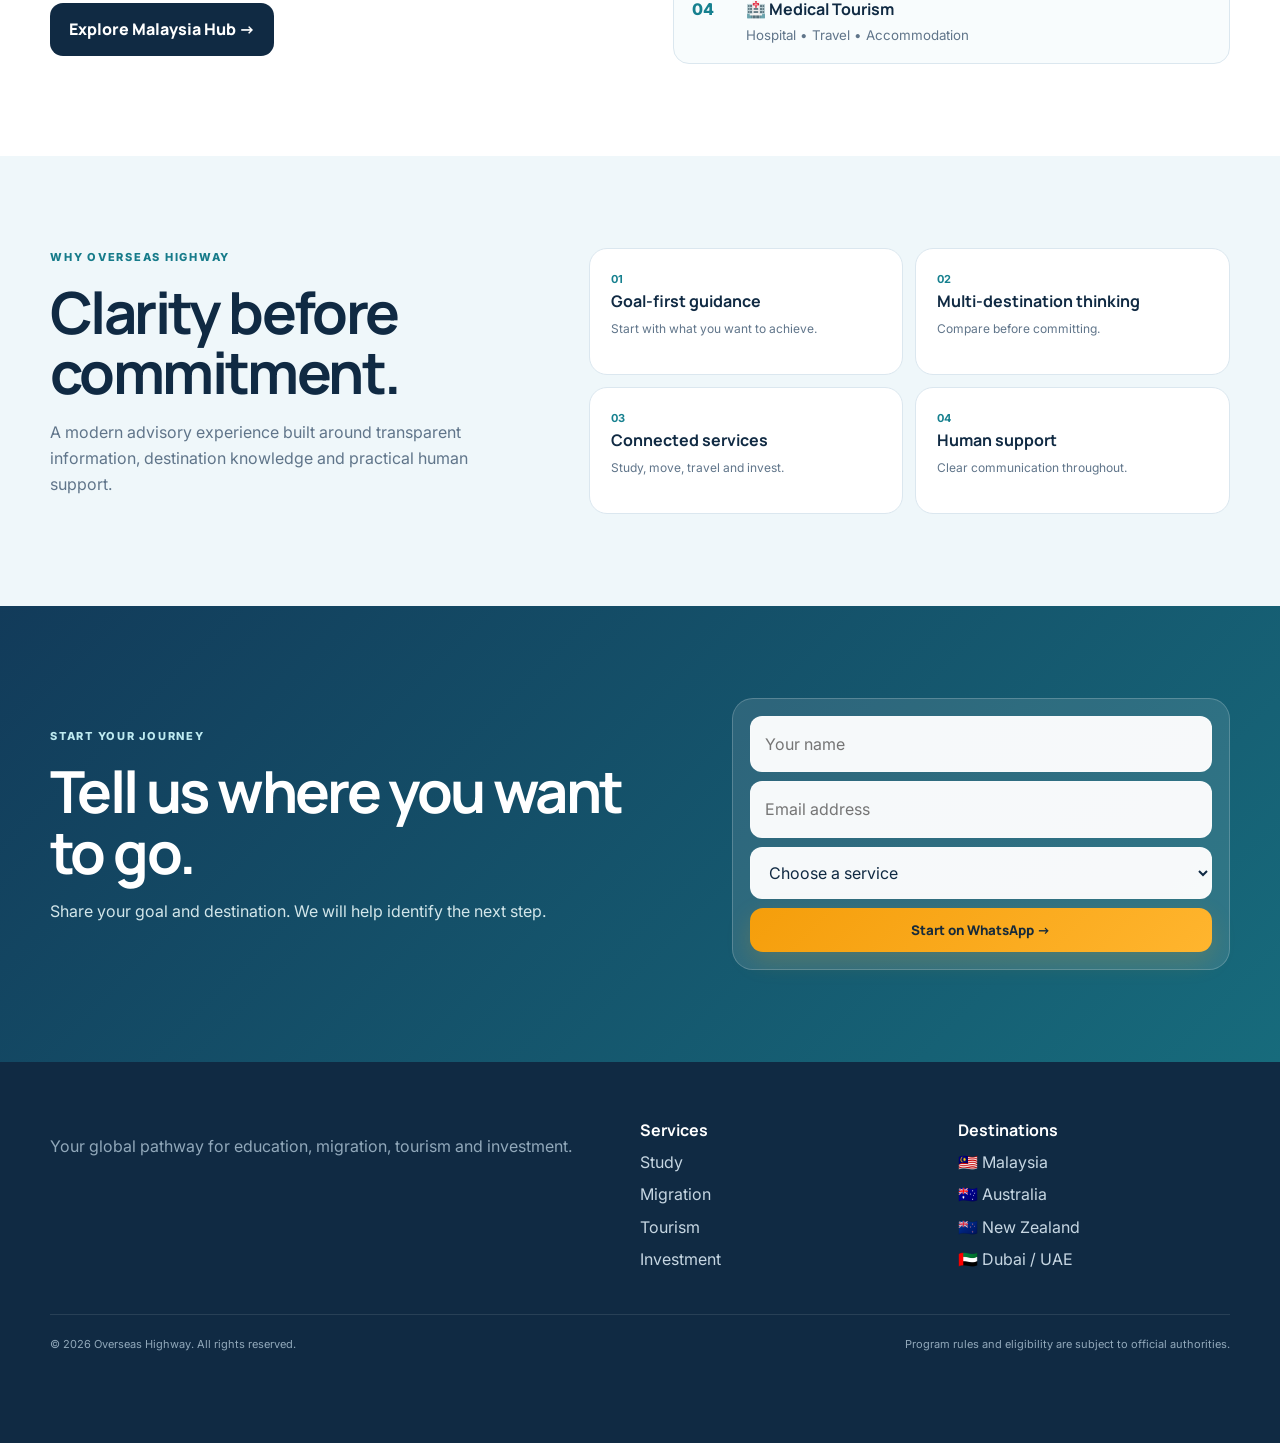
==== commit 71e47126: "Refresh homepage typography, navigation and destination UX" ====
--- a/index.html
+++ b/index.html
@@ -1,111 +1 @@
-<!DOCTYPE html>
-<html lang="en">
-<head>
-  <meta charset="UTF-8" />
-  <meta name="viewport" content="width=device-width, initial-scale=1.0" />
-  <title>Overseas Highway | Study, Move, Travel & Invest</title>
-  <meta name="description" content="Overseas Highway connects people with education, migration, tourism, medical travel and investment opportunities across leading destinations." />
-  <link rel="preconnect" href="https://fonts.googleapis.com">
-  <link rel="preconnect" href="https://fonts.gstatic.com" crossorigin>
-  <link href="https://fonts.googleapis.com/css2?family=Inter:wght@400;500;600;700;800&family=Space+Grotesk:wght@500;600;700&display=swap" rel="stylesheet">
-  <link rel="stylesheet" href="styles.css" />
-</head>
-<body>
-<header class="site-header">
-  <div class="container nav-wrap">
-    <a class="brand" href="index.html"><span class="brand-symbol">◉</span><span><strong>OVERSEAS</strong><small>HIGHWAY</small></span></a>
-    <nav class="desktop-nav">
-      <a href="study.html">Study</a><a href="migration.html">Migration</a><a href="tourism.html">Tourism</a><a href="investment.html">Invest</a><a href="malaysia.html">Malaysia Hub</a>
-    </nav>
-    <a class="btn btn-small btn-primary" href="#consultation">Talk to an Advisor</a>
-    <button class="menu-btn" aria-label="Menu">☰</button>
-  </div>
-  <div class="mobile-menu"><a href="study.html">Study</a><a href="migration.html">Migration</a><a href="tourism.html">Tourism</a><a href="investment.html">Invest</a><a href="malaysia.html">Malaysia Hub</a></div>
-</header>
-
-<main>
-<section class="hero">
-  <div class="hero-glow glow-one"></div><div class="hero-glow glow-two"></div>
-  <div class="container hero-grid">
-    <div class="hero-copy">
-      <div class="kicker">GLOBAL MOBILITY • EDUCATION • INVESTMENT</div>
-      <h1>Your highway to a <span>world of opportunity.</span></h1>
-      <p>From studying abroad to building a business, planning a journey or relocating your family — Overseas Highway helps you navigate the next move with clarity.</p>
-      <div class="hero-actions"><a class="btn btn-primary" href="#smart-search">Explore Opportunities</a><a class="btn btn-secondary" href="#consultation">Free Consultation</a></div>
-      <div class="proof-row"><div><strong>9+</strong><span>Priority destinations</span></div><div><strong>5</strong><span>Service pathways</span></div><div><strong>1</strong><span>Connected journey</span></div></div>
-    </div>
-
-    <div class="app-preview">
-      <div class="app-head"><span>OVERSEAS HIGHWAY</span><span class="live-dot">● LIVE</span></div>
-      <div class="app-title">What do you want to do?</div>
-      <div class="app-grid">
-        <a href="study.html"><b>🎓</b><strong>Study</strong><small>Universities & admissions</small></a>
-        <a href="migration.html"><b>🌍</b><strong>Move</strong><small>Residency & relocation</small></a>
-        <a href="tourism.html"><b>✈️</b><strong>Travel</strong><small>Trips & medical tourism</small></a>
-        <a href="investment.html"><b>↗</b><strong>Invest</strong><small>Business & investment</small></a>
-      </div>
-      <div class="mini-banner"><span>Malaysia Hub</span><strong>Study • MM2H • Business • Medical →</strong></div>
-    </div>
-  </div>
-</section>
-
-<section id="smart-search" class="smart-search-wrap">
-  <div class="container">
-    <div class="smart-search">
-      <div><label>I want to</label><select id="serviceSelect"><option value="">Choose a pathway</option><option value="study">Study abroad</option><option value="migration">Move / migrate</option><option value="tourism">Travel</option><option value="investment">Invest / start a business</option></select></div>
-      <div><label>Destination</label><select id="destinationSelect"><option value="">Choose destination</option><option value="malaysia">Malaysia</option><option value="australia">Australia</option><option value="new-zealand">New Zealand</option><option value="uae">Dubai / UAE</option><option value="turkiye">Türkiye</option><option value="saudi">Saudi Arabia</option><option value="thailand">Thailand</option><option value="singapore">Singapore</option><option value="japan">Japan</option></select></div>
-      <button id="exploreBtn" class="btn btn-primary">Find my pathway →</button>
-    </div>
-  </div>
-</section>
-
-<section id="services" class="section light">
-  <div class="container">
-    <div class="section-head"><div><div class="kicker dark">WHAT WE DO</div><h2>One platform for every global move.</h2></div><p>Built to reduce confusion. Start with your goal, choose your destination, then move forward with the right support.</p></div>
-    <div class="service-grid">
-      <a class="service-card featured" href="study.html"><span class="service-no">01</span><div class="service-icon">🎓</div><h3>Study Abroad</h3><p>Course selection, university applications, scholarships, student visa support and pre-departure guidance.</p><div class="chips"><span>Malaysia</span><span>Australia</span><span>New Zealand</span></div><b>Explore education →</b></a>
-      <a class="service-card" href="migration.html"><span class="service-no">02</span><div class="service-icon">🌍</div><h3>Migration & Residency</h3><p>Destination-focused guidance for eligible residency, family relocation and investor pathways.</p><div class="chips"><span>Dubai</span><span>Türkiye</span><span>Malaysia</span><span>Saudi</span></div><b>Explore migration →</b></a>
-      <a class="service-card" href="tourism.html"><span class="service-no">03</span><div class="service-icon">✈️</div><h3>Tourism & Medical Travel</h3><p>Custom holidays, travel support and end-to-end Malaysia medical tourism coordination.</p><div class="chips"><span>Malaysia</span><span>Thailand</span><span>Singapore</span><span>Japan</span></div><b>Explore travel →</b></a>
-      <a class="service-card" href="investment.html"><span class="service-no">04</span><div class="service-icon">↗</div><h3>Business & Investment</h3><p>Business setup, investor relocation and selected investment opportunities in growth markets.</p><div class="chips"><span>Malaysia</span><span>Dubai</span><span>Türkiye</span><span>Saudi</span></div><b>Explore investment →</b></a>
-    </div>
-  </div>
-</section>
-
-<section class="section destinations">
-  <div class="container">
-    <div class="section-head light"><div><div class="kicker">DESTINATION INTELLIGENCE</div><h2>Go where your next chapter makes sense.</h2></div><p>Purpose-built pathways for education, relocation, tourism, healthcare and investment.</p></div>
-    <div class="destination-grid">
-      <a class="destination-card highlight" href="malaysia.html"><span>🇲🇾 MALAYSIA</span><h3>Your complete Asia hub.</h3><p>Study, MM2H, business setup, investment and medical tourism.</p><b>Open Malaysia Hub →</b></a>
-      <a class="destination-card" href="study.html"><span>🇦🇺 AUSTRALIA</span><h3>Study with confidence.</h3><p>University and education pathways for international students.</p><b>Explore →</b></a>
-      <a class="destination-card" href="study.html"><span>🇳🇿 NEW ZEALAND</span><h3>Education pathways.</h3><p>Study planning, applications and student support.</p><b>Explore →</b></a>
-      <a class="destination-card" href="investment.html#dubai"><span>🇦🇪 DUBAI / UAE</span><h3>Build, invest, relocate.</h3><p>Business setup, investment and eligible residency pathways.</p><b>Explore →</b></a>
-      <a class="destination-card" href="investment.html#turkiye"><span>🇹🇷 TÜRKİYE</span><h3>Residency & citizenship.</h3><p>Eligible residency and citizenship-by-investment pathways.</p><b>Explore →</b></a>
-      <a class="destination-card" href="investment.html#saudi"><span>🇸🇦 SAUDI ARABIA</span><h3>New market opportunities.</h3><p>Business and investment guidance for a fast-changing market.</p><b>Explore →</b></a>
-    </div>
-  </div>
-</section>
-
-<section class="section malaysia-feature">
-  <div class="container malaysia-feature-grid">
-    <div><div class="kicker dark">MALAYSIA SPECIALIST HUB</div><h2>More than a destination. A complete pathway.</h2><p>Malaysia is one of Overseas Highway’s core markets, bringing education, long-stay living, healthcare travel, business and investment support together in one place.</p><a class="btn btn-dark" href="malaysia.html">Explore Malaysia Hub →</a></div>
-    <div class="malaysia-stack"><a href="malaysia.html#study"><span>01</span><strong>Study in Malaysia</strong><small>Admissions • Student visa • Settlement</small></a><a href="malaysia.html#mm2h"><span>02</span><strong>MM2H</strong><small>Long-stay pathway guidance</small></a><a href="malaysia.html#business"><span>03</span><strong>Business Setup</strong><small>Market entry • Company support</small></a><a href="malaysia.html#medical"><span>04</span><strong>Medical Tourism</strong><small>Hospital • Travel • Accommodation</small></a></div>
-  </div>
-</section>
-
-<section class="section trust-section">
-  <div class="container trust-grid"><div><div class="kicker dark">WHY OVERSEAS HIGHWAY</div><h2>Clarity before commitment.</h2><p>We are building a modern advisory experience around transparent information, destination expertise and practical support — without unrealistic guarantees.</p></div><div class="trust-points"><div><b>01</b><strong>Goal-first guidance</strong><span>We begin with what you want to achieve.</span></div><div><b>02</b><strong>Multi-destination thinking</strong><span>Compare options before committing.</span></div><div><b>03</b><strong>Connected services</strong><span>Study, move, travel and invest under one platform.</span></div><div><b>04</b><strong>Human support</strong><span>Clear communication throughout the journey.</span></div></div></div>
-</section>
-
-<section id="consultation" class="section consult-section">
-  <div class="container consult-box">
-    <div><div class="kicker">START YOUR JOURNEY</div><h2>Tell us where you want to go.</h2><p>Share your goal and preferred destination. We will help you identify the right next step.</p></div>
-    <form class="consult-form"><input name="name" type="text" placeholder="Your name" required><input name="email" type="email" placeholder="Email address" required><select name="service" required><option value="">Choose a service</option><option>Study Abroad</option><option>Migration / Residency</option><option>Tourism</option><option>Medical Tourism</option><option>Business / Investment</option></select><button class="btn btn-primary" type="submit">Start on WhatsApp →</button></form>
-  </div>
-</section>
-</main>
-
-<footer class="site-footer"><div class="container footer-grid"><div><a class="brand" href="index.html"><span class="brand-symbol">◉</span><span><strong>OVERSEAS</strong><small>HIGHWAY</small></span></a><p>Your global pathway for education, migration, tourism and investment.</p></div><div><strong>Services</strong><a href="study.html">Study</a><a href="migration.html">Migration</a><a href="tourism.html">Tourism</a><a href="investment.html">Investment</a></div><div><strong>Destinations</strong><a href="malaysia.html">Malaysia</a><a href="study.html">Australia</a><a href="study.html">New Zealand</a><a href="investment.html#dubai">Dubai / UAE</a><a href="investment.html#turkiye">Türkiye</a></div></div><div class="container footer-bottom"><span>© <span id="year"></span> Overseas Highway. All rights reserved.</span><span>Program rules and eligibility can change. Final decisions are subject to official authorities.</span></div></footer>
-<nav class="mobile-dock"><a href="index.html"><b>⌂</b><span>Home</span></a><a href="study.html"><b>🎓</b><span>Study</span></a><a href="tourism.html"><b>✈</b><span>Travel</span></a><a href="#consultation"><b>✦</b><span>Consult</span></a></nav>
-<script src="script.js"></script>
-</body>
-</html>+<!DOCTYPE html><html lang="en"><head><meta charset="UTF-8"><meta name="viewport" content="width=device-width,initial-scale=1"><title>Overseas Highway | Study, Move, Travel & Invest</title><meta name="description" content="Your connected pathway for international education, migration, tourism, medical travel and investment."><link rel="preconnect" href="https://fonts.googleapis.com"><link rel="preconnect" href="https://fonts.gstatic.com" crossorigin><link href="https://fonts.googleapis.com/css2?family=Inter:wght@400;500;600&family=Manrope:wght@600;700;800&display=swap" rel="stylesheet"><link rel="stylesheet" href="styles.css"></head><body><header class="site-header"><div class="container nav-wrap"><a class="brand" href="index.html"><span class="brand-symbol"></span><span><strong>OVERSEAS</strong><small>HIGHWAY</small></span></a><nav class="desktop-nav"><a href="study.html">Study</a><a href="migration.html">Migration</a><a href="tourism.html">Tourism</a><a href="investment.html">Invest</a><a href="malaysia.html">Malaysia Hub</a></nav><a class="btn btn-small btn-primary" href="#consultation">Talk to an Advisor</a><button class="menu-btn" aria-label="Menu">☰</button></div><div class="mobile-menu"><a href="study.html">🎓 Study</a><a href="migration.html">🌐 Migration</a><a href="tourism.html">✈️ Tourism</a><a href="investment.html">↗ Invest</a><a href="malaysia.html">🇲🇾 Malaysia Hub</a></div></header><main><section class="hero"><div class="container hero-grid"><div class="hero-copy"><div class="kicker">GLOBAL MOBILITY • EDUCATION • INVESTMENT</div><h1>Your highway to a <span>world of opportunity.</span></h1><p>Study, move, travel or invest with a clearer route. Overseas Highway brings global opportunities into one connected advisory experience.</p><div class="hero-actions"><a class="btn btn-primary" href="#smart-search">Explore Opportunities</a><a class="btn btn-secondary" href="#consultation">Free Consultation</a></div><div class="proof-row"><div><strong>9+</strong><span>Destinations</span></div><div><strong>5</strong><span>Pathways</span></div><div><strong>1</strong><span>Connected journey</span></div></div></div><div class="app-preview"><div class="app-head"><span>QUICK ACCESS</span><span class="live-dot">● READY</span></div><div class="app-title">Where do you want to go?</div><div class="app-grid"><a href="study.html"><b>🎓</b><strong>Study</strong><small>Admissions & education</small></a><a href="migration.html"><b>🌐</b><strong>Move</strong><small>Residency & relocation</small></a><a href="tourism.html"><b>✈️</b><strong>Travel</strong><small>Tourism & healthcare</small></a><a href="investment.html"><b>↗</b><strong>Invest</strong><small>Business & opportunities</small></a></div><a class="mini-banner" href="malaysia.html" style="text-decoration:none;color:inherit"><span>🇲🇾 Malaysia Hub</span><strong>Study • MM2H • Business • Medical →</strong></a></div></div></section><section id="smart-search" class="smart-search-wrap"><div class="container"><div class="smart-search"><div><label>I WANT TO</label><select id="serviceSelect"><option value="">Choose a pathway</option><option value="study">🎓 Study abroad</option><option value="migration">🌐 Move / migrate</option><option value="tourism">✈️ Travel</option><option value="investment">↗ Invest / start a business</option></select></div><div><label>DESTINATION</label><select id="destinationSelect"><option value="">Choose destination</option><option value="malaysia">🇲🇾 Malaysia</option><option value="australia">🇦🇺 Australia</option><option value="new-zealand">🇳🇿 New Zealand</option><option value="uae">🇦🇪 Dubai / UAE</option><option value="turkiye">🇹🇷 Türkiye</option><option value="saudi">🇸🇦 Saudi Arabia</option><option value="thailand">🇹🇭 Thailand</option><option value="singapore">🇸🇬 Singapore</option><option value="japan">🇯🇵 Japan</option></select></div><button id="exploreBtn" class="btn btn-primary">Find my pathway →</button></div></div></section><section class="section light"><div class="container"><div class="section-head"><div><div class="kicker dark">WHAT WE DO</div><h2>One platform for every global move.</h2></div><p>Start with your goal, compare destinations and move forward with practical support.</p></div><div class="service-grid"><a class="service-card featured" href="study.html"><span class="service-no">01</span><div class="service-icon">🎓</div><h3>Study Abroad</h3><p>Course selection, university applications, scholarships, visa preparation and pre-departure guidance.</p><div class="chips"><span>🇲🇾 Malaysia</span><span>🇦🇺 Australia</span><span>🇳🇿 New Zealand</span></div><b>Explore education →</b></a><a class="service-card" href="migration.html"><span class="service-no">02</span><div class="service-icon">🌐</div><h3>Migration & Residency</h3><p>Destination-focused guidance for eligible residency, relocation and investor pathways.</p><div class="chips"><span>🇦🇪 Dubai</span><span>🇹🇷 Türkiye</span><span>🇲🇾 Malaysia</span><span>🇸🇦 Saudi</span></div><b>Explore migration →</b></a><a class="service-card" href="tourism.html"><span class="service-no">03</span><div class="service-icon">✈️</div><h3>Tourism & Medical Travel</h3><p>Custom journeys and Malaysia medical-tourism coordination in one place.</p><div class="chips"><span>🇲🇾 Malaysia</span><span>🇹🇭 Thailand</span><span>🇸🇬 Singapore</span><span>🇯🇵 Japan</span></div><b>Explore travel →</b></a><a class="service-card" href="investment.html"><span class="service-no">04</span><div class="service-icon">↗</div><h3>Business & Investment</h3><p>Business setup, investor relocation and selected opportunities across growth markets.</p><div class="chips"><span>🇲🇾 Malaysia</span><span>🇦🇪 Dubai</span><span>🇹🇷 Türkiye</span><span>🇸🇦 Saudi</span></div><b>Explore investment →</b></a></div></div></section><section class="section destinations"><div class="container"><div class="section-head"><div><div class="kicker dark">DESTINATION INTELLIGENCE</div><h2>Choose your next chapter.</h2></div><p>Explore destination pathways for education, relocation, travel, healthcare and investment.</p></div><div class="destination-grid"><a class="destination-card highlight" href="malaysia.html"><span>🇲🇾 MALAYSIA</span><h3>Your complete Asia hub.</h3><p>Study, MM2H, business, investment and medical tourism.</p><b>Open Malaysia Hub →</b></a><a class="destination-card" href="study.html"><span>🇦🇺 AUSTRALIA</span><h3>Study with confidence.</h3><p>International education pathways and student support.</p><b>Explore →</b></a><a class="destination-card" href="study.html"><span>🇳🇿 NEW ZEALAND</span><h3>Education pathways.</h3><p>Study planning, applications and preparation.</p><b>Explore →</b></a><a class="destination-card" href="investment.html#dubai"><span>🇦🇪 DUBAI / UAE</span><h3>Build, invest, relocate.</h3><p>Business setup and eligible investor pathways.</p><b>Explore →</b></a><a class="destination-card" href="investment.html#turkiye"><span>🇹🇷 TÜRKİYE</span><h3>Residency & investment.</h3><p>Eligible residence and investment pathways.</p><b>Explore →</b></a><a class="destination-card" href="investment.html#saudi"><span>🇸🇦 SAUDI ARABIA</span><h3>New market opportunities.</h3><p>Business and investment guidance.</p><b>Explore →</b></a></div></div></section><section class="section malaysia-feature"><div class="container malaysia-feature-grid"><div><div class="kicker dark">🇲🇾 MALAYSIA SPECIALIST HUB</div><h2>More than a destination. A complete pathway.</h2><p>Education, long-stay living, healthcare travel, business and investment support together in one specialist hub.</p><a class="btn btn-dark" href="malaysia.html">Explore Malaysia Hub →</a></div><div class="malaysia-stack"><a href="malaysia.html#study"><span>01</span><strong>🎓 Study in Malaysia</strong><small>Admissions • Student visa • Settlement</small></a><a href="malaysia.html#mm2h"><span>02</span><strong>🏡 MM2H</strong><small>Long-stay pathway guidance</small></a><a href="malaysia.html#business"><span>03</span><strong>💼 Business Setup</strong><small>Market entry • Company support</small></a><a href="malaysia.html#medical"><span>04</span><strong>🏥 Medical Tourism</strong><small>Hospital • Travel • Accommodation</small></a></div></div></section><section class="section trust-section"><div class="container trust-grid"><div><div class="kicker dark">WHY OVERSEAS HIGHWAY</div><h2>Clarity before commitment.</h2><p>A modern advisory experience built around transparent information, destination knowledge and practical human support.</p></div><div class="trust-points"><div><b>01</b><strong>Goal-first guidance</strong><span>Start with what you want to achieve.</span></div><div><b>02</b><strong>Multi-destination thinking</strong><span>Compare before committing.</span></div><div><b>03</b><strong>Connected services</strong><span>Study, move, travel and invest.</span></div><div><b>04</b><strong>Human support</strong><span>Clear communication throughout.</span></div></div></div></section><section id="consultation" class="section consult-section"><div class="container consult-box"><div><div class="kicker">START YOUR JOURNEY</div><h2>Tell us where you want to go.</h2><p>Share your goal and destination. We will help identify the next step.</p></div><form class="consult-form"><input name="name" placeholder="Your name" required><input name="email" type="email" placeholder="Email address" required><select name="service" required><option value="">Choose a service</option><option>Study Abroad</option><option>Migration / Residency</option><option>Tourism</option><option>Medical Tourism</option><option>Business / Investment</option></select><button class="btn btn-primary" type="submit">Start on WhatsApp →</button></form></div></section></main><footer class="site-footer"><div class="container footer-grid"><div><a class="brand" href="index.html"><span class="brand-symbol"></span></a><p>Your global pathway for education, migration, tourism and investment.</p></div><div><strong>Services</strong><a href="study.html">Study</a><a href="migration.html">Migration</a><a href="tourism.html">Tourism</a><a href="investment.html">Investment</a></div><div><strong>Destinations</strong><a href="malaysia.html">🇲🇾 Malaysia</a><a href="study.html">🇦🇺 Australia</a><a href="study.html">🇳🇿 New Zealand</a><a href="investment.html#dubai">🇦🇪 Dubai / UAE</a></div></div><div class="container footer-bottom"><span>© <span id="year"></span> Overseas Highway. All rights reserved.</span><span>Program rules and eligibility are subject to official authorities.</span></div></footer><nav class="mobile-dock"><a href="index.html"><b>⌂</b><span>Home</span></a><a href="study.html"><b>🎓</b><span>Study</span></a><a href="tourism.html"><b>✈</b><span>Travel</span></a><a href="#consultation"><b>✦</b><span>Consult</span></a></nav><script src="script.js"></script></body></html>
--- a/styles.css
+++ b/styles.css
@@ -1 +1 @@
-:root{--bg:#090b0f;--panel:#11151b;--soft:#f4f5f7;--text:#101217;--muted:#6b7280;--line:#e7e9ee;--orange:#ff9f1a;--orange2:#ffbd4a;--white:#fff;--max:1180px}*{box-sizing:border-box}html{scroll-behavior:smooth}body{margin:0;font-family:'Manrope',sans-serif;background:#fff;color:var(--text);line-height:1.6}.container{width:min(var(--max),calc(100% - 40px));margin:auto}.site-header{position:sticky;top:0;z-index:50;background:rgba(9,11,15,.92);backdrop-filter:blur(18px);border-bottom:1px solid rgba(255,255,255,.06)}.nav-wrap{height:76px;display:flex;align-items:center;justify-content:space-between;gap:24px}.brand{display:flex;align-items:center;gap:11px;color:#fff;text-decoration:none}.brand-mark{width:42px;height:42px;border-radius:14px;background:linear-gradient(135deg,var(--orange),var(--orange2));display:grid;place-items:center;font-family:'Space Grotesk';font-weight:700;color:#0a0b0f;font-size:14px;box-shadow:0 10px 30px rgba(255,159,26,.25)}.brand-copy{display:flex;flex-direction:column;line-height:1}.brand-copy strong{letter-spacing:.16em;font-family:'Space Grotesk';font-size:15px}.brand-copy small{font-size:9px;letter-spacing:.47em;color:#b4b8c1;margin-top:5px}.desktop-nav{display:flex;gap:30px}.desktop-nav a,.site-footer a{color:#cfd3da;text-decoration:none;font-size:14px}.desktop-nav a:hover,.site-footer a:hover{color:var(--orange)}.btn{border:0;border-radius:14px;padding:14px 20px;text-decoration:none;font-weight:800;display:inline-flex;align-items:center;justify-content:center;cursor:pointer;transition:.2s ease;font-family:inherit}.btn:hover{transform:translateY(-2px)}.btn-small{padding:10px 15px;font-size:13px}.btn-outline{border:1px solid rgba(255,255,255,.18);color:#fff}.btn-primary{background:linear-gradient(135deg,var(--orange),var(--orange2));color:#111}.btn-ghost{background:#171b21;color:#fff;border:1px solid rgba(255,255,255,.1)}.full{width:100%}.section-pad{padding:100px 0}.hero{background:radial-gradient(circle at 80% 20%,rgba(255,159,26,.15),transparent 26%),linear-gradient(180deg,#090b0f,#0d1015);color:#fff;min-height:720px;display:flex;align-items:center}.hero-grid{display:grid;grid-template-columns:1.05fr .95fr;gap:64px;align-items:center}.eyebrow{font-size:12px;font-weight:800;letter-spacing:.18em;color:#d1d5db;display:flex;align-items:center;gap:9px;margin-bottom:20px}.eyebrow span{width:26px;height:2px;background:var(--orange);display:inline-block}.eyebrow.dark{color:#555b65}.hero h1,.section-head h2,.malaysia-hub h2,.why-grid h2,.consultation h2{font-family:'Space Grotesk';line-height:1.02;letter-spacing:-.045em;margin:0}.hero h1{font-size:clamp(52px,7vw,88px);max-width:760px}.hero h1 em{color:var(--orange);font-style:normal}.hero-text{color:#aeb4bf;font-size:19px;max-width:650px;margin:28px 0}.hero-actions{display:flex;gap:12px;flex-wrap:wrap}.trust-row{display:flex;gap:34px;margin-top:42px;padding-top:28px;border-top:1px solid rgba(255,255,255,.09)}.trust-row div{display:flex;flex-direction:column}.trust-row strong{font-family:'Space Grotesk';font-size:28px}.trust-row span{color:#888f9c;font-size:12px}.hero-panel{background:linear-gradient(180deg,#141922,#0f1319);border:1px solid rgba(255,255,255,.09);border-radius:28px;padding:20px;box-shadow:0 30px 80px rgba(0,0,0,.45)}.panel-top{display:flex;justify-content:space-between;color:#9ca3af;font-size:12px;padding:2px 4px 16px}.status{color:#78d39f}.path-grid{display:grid;gap:10px}.path-card{display:grid;grid-template-columns:48px 1fr auto;align-items:center;gap:13px;padding:16px;background:#191f28;border:1px solid rgba(255,255,255,.06);border-radius:18px;text-decoration:none;color:#fff}.path-card:hover{border-color:rgba(255,159,26,.5);background:#1b212a}.path-card .icon{width:48px;height:48px;border-radius:14px;background:#222936;display:grid;place-items:center;font-size:21px}.path-card strong{display:block}.path-card small{display:block;color:#8f96a2;margin-top:2px}.path-card b{color:var(--orange)}.search-sim{display:flex;align-items:center;justify-content:space-between;background:#090b0f;border-radius:17px;padding:12px 12px 12px 16px;margin-top:14px;color:#8c939e;font-size:13px}.search-sim button{background:var(--orange);border:0;border-radius:12px;padding:10px 14px;font-weight:800}.light-section{background:var(--soft)}.section-head{display:flex;justify-content:space-between;align-items:end;gap:40px;margin-bottom:44px}.section-head h2,.malaysia-hub h2,.why-grid h2,.consultation h2{font-size:clamp(38px,5vw,62px);max-width:720px}.section-head>p{max-width:450px;color:#68707c;margin:0}.section-head.light h2{color:#fff}.section-head.light>p{color:#949ba6}.service-grid{display:grid;grid-template-columns:repeat(2,1fr);gap:18px}.service-card{background:#fff;border:1px solid #e6e8ed;border-radius:26px;padding:30px;min-height:340px;box-shadow:0 8px 30px rgba(15,23,42,.04)}.service-card.featured{background:#10141a;color:#fff;border-color:#10141a}.card-icon{font-size:31px;margin-bottom:22px}.tag{font-size:10px;font-weight:800;letter-spacing:.14em;color:var(--orange)}.service-card h3{font-size:28px;margin:9px 0;font-family:'Space Grotesk'}.service-card p{color:#717783}.service-card.featured p{color:#9ea5b0}.chips{display:flex;gap:7px;flex-wrap:wrap;margin:22px 0}.chips span{font-size:11px;border:1px solid #dde0e5;padding:7px 10px;border-radius:999px}.featured .chips span{border-color:#303641;color:#cfd4dc}.service-card a{font-weight:800;color:#17191e;text-decoration:none}.featured a{color:var(--orange)}.dark-section{background:#090b0f;color:#fff;overflow:hidden}.destination-scroll{display:grid;grid-auto-flow:column;grid-auto-columns:minmax(310px,1fr);gap:16px;overflow-x:auto;padding-bottom:10px;scroll-snap-type:x mandatory}.destination-card{scroll-snap-align:start;min-height:330px;background:linear-gradient(145deg,#151a21,#0e1116);border:1px solid rgba(255,255,255,.08);border-radius:26px;padding:30px;display:flex;flex-direction:column}.destination-card.malaysia{background:linear-gradient(145deg,rgba(255,159,26,.22),#11151b 70%)}.dest-label{font-size:11px;letter-spacing:.16em;color:var(--orange);font-weight:800}.destination-card h3{font-size:28px;line-height:1.15;font-family:'Space Grotesk';margin:14px 0}.destination-card p{color:#9aa1ac}.destination-card a{margin-top:auto;color:#fff;text-decoration:none;font-weight:800}.malaysia-hub{background:#fff}.malaysia-grid{display:grid;grid-template-columns:1.1fr .9fr;gap:70px;align-items:start}.lead{font-size:18px;color:#69717d;max-width:700px}.hub-list{margin-top:30px}.hub-list>div{display:grid;grid-template-columns:48px 1fr;gap:18px;padding:20px 0;border-top:1px solid var(--line)}.hub-list>div>span{font-family:'Space Grotesk';font-weight:700;color:var(--orange)}.hub-list strong{display:block;font-size:17px}.hub-list small{color:#717784}.info-card{background:#10141a;color:#fff;padding:34px;border-radius:26px;position:sticky;top:100px}.mini-label{color:var(--orange);font-size:11px;font-weight:800;letter-spacing:.15em}.info-card h3{font-family:'Space Grotesk';font-size:36px;line-height:1.1}.info-card ul{padding-left:18px;color:#b2b8c2;margin:24px 0 30px}.info-card li{margin:11px 0}.why-grid{display:grid;grid-template-columns:.75fr 1.25fr;gap:70px}.why-cards{display:grid;grid-template-columns:1fr 1fr;gap:14px}.why-cards>div{background:#fff;border:1px solid #e2e5ea;border-radius:22px;padding:24px}.why-cards strong{color:var(--orange);font-family:'Space Grotesk'}.why-cards h3{font-size:20px;margin:20px 0 8px}.why-cards p{font-size:14px;color:#737a85}.consultation{background:#0a0c10;color:#fff}.consultation-box{display:grid;grid-template-columns:1fr .8fr;gap:70px;align-items:center}.consultation p{color:#9ca3ae;max-width:600px}.consult-form{background:#141820;padding:18px;border:1px solid rgba(255,255,255,.07);border-radius:24px;display:grid;gap:10px}.consult-form input,.consult-form select{background:#0b0e12;color:#fff;border:1px solid #2a3039;border-radius:13px;padding:15px;font:inherit;outline:none}.consult-form select{color:#aeb4bd}.site-footer{background:#07090c;color:#fff;padding:64px 0 100px}.footer-grid{display:grid;grid-template-columns:2fr 1fr 1fr 1fr;gap:44px}.footer-grid>div{display:flex;flex-direction:column;gap:10px}.footer-grid p{color:#858c97;max-width:360px}.footer-grid>div>strong{margin-bottom:6px}.footer-bottom{border-top:1px solid rgba(255,255,255,.08);margin-top:50px;padding-top:22px;display:flex;justify-content:space-between;gap:20px;color:#707782;font-size:12px}.mobile-dock{display:none}.footer-brand{margin-bottom:10px}@media(max-width:900px){.desktop-nav{display:none}.hero-grid,.malaysia-grid,.why-grid,.consultation-box{grid-template-columns:1fr}.hero{min-height:auto}.hero-panel{margin-top:10px}.section-head{align-items:start;flex-direction:column}.service-grid{grid-template-columns:1fr}.why-cards{grid-template-columns:1fr 1fr}.footer-grid{grid-template-columns:1.5fr 1fr 1fr}.footer-grid>div:last-child{display:none}.info-card{position:static}}@media(max-width:640px){body{padding-bottom:74px}.container{width:min(100% - 26px,var(--max))}.nav-wrap{height:66px}.brand-copy strong{font-size:13px}.brand-copy small{font-size:8px}.site-header .btn{display:none}.section-pad{padding:70px 0}.hero{padding-top:54px}.hero h1{font-size:48px}.hero-text{font-size:16px}.trust-row{gap:18px}.trust-row strong{font-size:22px}.trust-row span{font-size:10px}.hero-panel{border-radius:22px}.path-card{padding:13px}.service-card{padding:24px;min-height:auto}.why-cards{grid-template-columns:1fr}.destination-scroll{grid-auto-columns:88%}.footer-grid{grid-template-columns:1fr 1fr}.footer-grid>div:first-child{grid-column:1/-1}.footer-bottom{flex-direction:column}.mobile-dock{display:grid;grid-template-columns:repeat(4,1fr);position:fixed;bottom:0;left:0;right:0;z-index:80;background:rgba(11,14,18,.96);backdrop-filter:blur(18px);border-top:1px solid rgba(255,255,255,.08);padding:8px 6px calc(8px + env(safe-area-inset-bottom))}.mobile-dock a{color:#aeb4bd;text-decoration:none;font-size:10px;text-align:center;display:flex;flex-direction:column;gap:2px}.mobile-dock a span{font-size:19px;color:var(--orange)}}+:root{--navy:#102a43;--navy2:#173f5f;--navy3:#0b2239;--sky:#eef7fb;--ice:#f7fbfd;--white:#fff;--ink:#102a43;--muted:#60758a;--line:#dbe7ef;--orange:#f59e0b;--orange2:#ffb52e;--cyan:#18a6b8;--max:1180px}*{box-sizing:border-box}html{scroll-behavior:smooth}body{margin:0;font-family:'Inter',sans-serif;color:var(--ink);background:linear-gradient(180deg,#f7fbfd 0,#eef7fb 52%,#fff 100%);line-height:1.65}h1,h2,h3,strong,.btn{font-family:'Manrope','Inter',sans-serif}.container{width:min(var(--max),calc(100% - 36px));margin:auto}.site-header{position:sticky;top:0;z-index:80;background:rgba(247,251,253,.9);backdrop-filter:blur(20px);border-bottom:1px solid rgba(16,42,67,.08);box-shadow:0 6px 28px rgba(16,42,67,.05)}.nav-wrap{min-height:78px;display:flex;align-items:center;justify-content:space-between;gap:20px}.brand{display:flex;align-items:center;text-decoration:none;flex:0 0 auto}.brand-symbol{width:176px;height:48px;display:block;font-size:0;background:url('logo.png') center/contain no-repeat}.brand>span:last-child{display:none}.desktop-nav{display:flex;gap:7px;align-items:center;background:rgba(255,255,255,.72);padding:6px;border:1px solid var(--line);border-radius:18px}.desktop-nav a{display:flex;align-items:center;gap:7px;padding:9px 12px;border-radius:12px;color:#38536b;text-decoration:none;font-size:13px;font-weight:700;white-space:nowrap}.desktop-nav a:hover,.desktop-nav a.active{background:#e6f3f8;color:var(--navy)}.desktop-nav a:nth-child(1)::before{content:'🎓'}.desktop-nav a:nth-child(2)::before{content:'🌐'}.desktop-nav a:nth-child(3)::before{content:'✈️'}.desktop-nav a:nth-child(4)::before{content:'↗'}.desktop-nav a:nth-child(5)::before{content:'🇲🇾'}.btn{border:0;border-radius:13px;padding:13px 19px;text-decoration:none;font-weight:800;display:inline-flex;align-items:center;justify-content:center;cursor:pointer;transition:.2s}.btn:hover{transform:translateY(-2px)}.btn-small{padding:10px 14px;font-size:12px}.btn-primary{background:linear-gradient(135deg,var(--orange),var(--orange2));color:#182b3a;box-shadow:0 9px 24px rgba(245,158,11,.18)}.btn-secondary{background:rgba(255,255,255,.1);border:1px solid rgba(255,255,255,.3);color:#fff}.btn-dark{background:var(--navy);color:#fff}.menu-btn{display:none;background:#fff;border:1px solid var(--line);border-radius:12px;width:42px;height:42px;font-size:19px;color:var(--navy)}.mobile-menu{display:none}.hero,.page-hero{position:relative;overflow:hidden;color:#fff;background:linear-gradient(135deg,#123b5a 0%,#176b7c 52%,#238e9e 100%)}.hero:before,.page-hero:before{content:'';position:absolute;width:620px;height:620px;border-radius:50%;right:-200px;top:-280px;background:rgba(255,255,255,.09);filter:blur(2px)}.hero:after,.page-hero:after{content:'';position:absolute;width:430px;height:430px;border-radius:50%;left:-200px;bottom:-280px;background:rgba(245,158,11,.12)}.hero{min-height:680px;display:flex;align-items:center}.hero-grid{position:relative;z-index:2;display:grid;grid-template-columns:1.05fr .95fr;gap:64px;align-items:center}.kicker{font-size:11px;font-weight:800;letter-spacing:.16em;color:#bdeaf0;margin-bottom:16px}.kicker.dark{color:#167b8a}.hero h1,.page-hero h1,.section-head h2,.malaysia-feature h2,.trust-grid h2,.consult-box h2{margin:0;font-size:clamp(40px,5.8vw,76px);line-height:1.04;letter-spacing:-.045em}.hero h1 span{color:#ffd37b}.hero-copy>p,.page-hero p{font-size:18px;color:#d5e9ee;max-width:680px;margin:24px 0}.hero-actions,.page-actions{display:flex;gap:12px;flex-wrap:wrap}.proof-row{display:flex;gap:34px;margin-top:38px;padding-top:25px;border-top:1px solid rgba(255,255,255,.18)}.proof-row div{display:flex;flex-direction:column}.proof-row strong{font-size:25px}.proof-row span{font-size:11px;color:#bdd4da}.app-preview{background:rgba(255,255,255,.94);color:var(--ink);border:1px solid rgba(255,255,255,.55);border-radius:28px;padding:20px;box-shadow:0 30px 80px rgba(10,45,62,.24);backdrop-filter:blur(16px)}.app-head{display:flex;justify-content:space-between;font-size:10px;font-weight:800;color:#72869a}.live-dot{color:#1b9a78}.app-title{font-size:25px;font-weight:800;margin:18px 0}.app-grid{display:grid;grid-template-columns:1fr 1fr;gap:10px}.app-grid a{padding:17px;border:1px solid var(--line);border-radius:18px;text-decoration:none;color:var(--ink);background:#fff;transition:.2s}.app-grid a:hover{transform:translateY(-3px);border-color:#9fd5dd;box-shadow:0 12px 25px rgba(16,42,67,.08)}.app-grid b{font-size:23px;display:block}.app-grid strong,.app-grid small{display:block}.app-grid small{font-size:11px;color:var(--muted)}.mini-banner{margin-top:10px;padding:16px;border-radius:18px;background:#e6f5f6;display:flex;justify-content:space-between;gap:10px;font-size:11px}.smart-search-wrap{position:relative;z-index:5;margin-top:-36px}.smart-search{background:#fff;border:1px solid var(--line);box-shadow:0 18px 45px rgba(16,42,67,.12);border-radius:22px;padding:14px;display:grid;grid-template-columns:1fr 1fr auto;gap:10px;align-items:end}.smart-search>div{background:#f5fafc;border-radius:14px;padding:9px 13px}.smart-search label{display:block;font-size:10px;font-weight:800;color:#6e8497}.smart-search select{width:100%;border:0;background:transparent;font:inherit;font-weight:700;color:var(--ink);outline:0}.section{padding:92px 0}.light{background:rgba(255,255,255,.58)}.section-head{display:flex;justify-content:space-between;align-items:end;gap:40px;margin-bottom:40px}.section-head h2,.malaysia-feature h2,.trust-grid h2,.consult-box h2{font-size:clamp(34px,4.6vw,58px)}.section-head>p{max-width:450px;color:var(--muted);margin:0}.service-grid,.content-grid{display:grid;grid-template-columns:repeat(2,1fr);gap:16px}.service-card,.content-card{position:relative;background:rgba(255,255,255,.88);border:1px solid var(--line);border-radius:24px;padding:28px;text-decoration:none;color:var(--ink);box-shadow:0 10px 32px rgba(16,42,67,.045);overflow:hidden}.service-card:before,.content-card:before{content:'';position:absolute;top:0;left:0;width:100%;height:3px;background:linear-gradient(90deg,var(--cyan),var(--orange))}.service-card.featured{background:linear-gradient(145deg,#123b5a,#176b7c);color:#fff}.service-card.featured p{color:#d0e4e8}.service-no{font-size:10px;color:#7890a2}.service-icon{font-size:29px;margin:18px 0}.service-card h3,.content-card h3{font-size:25px;margin:7px 0}.service-card p,.content-card p{color:var(--muted)}.chips{display:flex;gap:7px;flex-wrap:wrap;margin:20px 0}.chips span{padding:5px 9px;border-radius:999px;background:#edf6f9;font-size:10px;font-weight:700}.featured .chips span{background:rgba(255,255,255,.12)}.destinations{background:linear-gradient(180deg,#e8f4f7,#f5fafc)}.destination-grid{display:grid;grid-template-columns:repeat(3,1fr);gap:14px}.destination-card{min-height:260px;background:#fff;border:1px solid var(--line);border-radius:22px;padding:25px;text-decoration:none;color:var(--ink);display:flex;flex-direction:column;box-shadow:0 9px 26px rgba(16,42,67,.04)}.destination-card.highlight{background:linear-gradient(145deg,#123b5a,#176b7c);color:#fff}.destination-card>span{font-size:11px;font-weight:800;letter-spacing:.08em}.destination-card h3{font-size:24px;line-height:1.15}.destination-card p{color:var(--muted)}.destination-card.highlight p{color:#d4e7eb}.destination-card b{margin-top:auto;color:#16808f}.destination-card.highlight b{color:#ffd37b}.malaysia-feature{background:#fff}.malaysia-feature-grid{display:grid;grid-template-columns:1fr 1fr;gap:65px;align-items:center}.malaysia-feature p{color:var(--muted)}.malaysia-stack{display:grid;gap:9px}.malaysia-stack a{display:grid;grid-template-columns:42px 1fr;gap:3px 12px;padding:16px 18px;border:1px solid var(--line);border-radius:16px;text-decoration:none;color:var(--ink);background:#f8fcfd}.malaysia-stack span{grid-row:1/3;color:#16808f;font-weight:800}.malaysia-stack small{color:var(--muted)}.trust-section{background:#eff7fa}.trust-grid{display:grid;grid-template-columns:.85fr 1.15fr;gap:65px}.trust-grid>div>p{color:var(--muted)}.trust-points{display:grid;grid-template-columns:1fr 1fr;gap:12px}.trust-points>div{padding:21px;background:#fff;border:1px solid var(--line);border-radius:18px}.trust-points b{color:#16808f;display:block;font-size:11px}.trust-points strong,.trust-points span{display:block}.trust-points span{font-size:12px;color:var(--muted);margin-top:5px}.consult-section{background:linear-gradient(135deg,#123b5a,#176b7c);color:#fff}.consult-box{display:grid;grid-template-columns:1fr .8fr;gap:60px;align-items:center}.consult-box p{color:#d2e6ea}.consult-form{background:rgba(255,255,255,.11);padding:17px;border:1px solid rgba(255,255,255,.2);border-radius:21px;display:grid;gap:9px}.consult-form input,.consult-form select{border:1px solid rgba(255,255,255,.22);background:rgba(255,255,255,.96);border-radius:12px;padding:14px;font:inherit;color:var(--ink)}.site-footer{background:#102a43;color:#fff;padding:55px 0 90px}.footer-grid{display:grid;grid-template-columns:2fr 1fr 1fr;gap:45px}.site-footer a{color:#c6d6e2;text-decoration:none;display:block;margin:6px 0}.site-footer p,.footer-bottom{color:#91a8ba}.footer-bottom{border-top:1px solid rgba(255,255,255,.1);margin-top:35px;padding-top:20px;display:flex;justify-content:space-between;gap:20px;font-size:11px}.page-hero{padding:110px 0 95px}.page-hero .container{position:relative;z-index:2}.page-hero h1{max-width:880px}.content-card a{color:#167b8a;font-weight:800;text-decoration:none}.step-list{display:grid;grid-template-columns:repeat(4,1fr);gap:12px}.step-list>div{padding:22px;background:#fff;border:1px solid var(--line);border-radius:18px}.step-list b{color:#16808f;font-size:11px}.step-list strong,.step-list small{display:block}.step-list small{color:var(--muted);margin-top:7px}.notice{margin-top:20px;background:#fff7e8;border:1px solid #f3ddb2;border-radius:14px;padding:15px;color:#795c25;font-size:12px}.mobile-dock{display:none}@media(max-width:1080px){.desktop-nav a{padding:9px}.nav-wrap>.btn{display:none}}@media(max-width:900px){.desktop-nav{display:none}.menu-btn{display:block}.mobile-menu.open{display:grid;grid-template-columns:1fr 1fr;gap:8px;padding:12px 18px 16px;background:#f7fbfd;border-top:1px solid var(--line)}.mobile-menu a{padding:12px;background:#fff;border:1px solid var(--line);border-radius:12px;text-decoration:none;color:var(--ink);font-weight:700}.hero-grid,.malaysia-feature-grid,.trust-grid,.consult-box{grid-template-columns:1fr}.hero{padding:80px 0}.smart-search{grid-template-columns:1fr 1fr}.smart-search .btn{grid-column:1/-1}.destination-grid{grid-template-columns:1fr 1fr}.step-list{grid-template-columns:1fr 1fr}.section-head{align-items:start;flex-direction:column}.footer-grid{grid-template-columns:1fr 1fr}.footer-grid>div:first-child{grid-column:1/-1}}@media(max-width:640px){body{padding-bottom:70px}.container{width:min(var(--max),calc(100% - 24px))}.nav-wrap{min-height:66px}.brand-symbol{width:145px;height:40px}.hero{padding:60px 0 78px}.hero h1,.page-hero h1{font-size:43px}.hero-copy>p,.page-hero p{font-size:15px}.proof-row{gap:15px}.proof-row strong{font-size:20px}.app-preview{border-radius:21px;padding:14px}.app-grid a{padding:14px}.mini-banner{flex-direction:column}.smart-search-wrap{margin-top:-28px}.smart-search{grid-template-columns:1fr}.smart-search .btn{grid-column:auto}.section{padding:68px 0}.service-grid,.content-grid,.destination-grid,.trust-points,.step-list{grid-template-columns:1fr}.service-card,.content-card{padding:23px}.destination-card{min-height:220px}.page-hero{padding:72px 0}.footer-grid{grid-template-columns:1fr}.footer-grid>div:first-child{grid-column:auto}.footer-bottom{flex-direction:column}.mobile-dock{display:grid;grid-template-columns:repeat(4,1fr);position:fixed;left:8px;right:8px;bottom:8px;z-index:90;background:rgba(16,42,67,.96);border:1px solid rgba(255,255,255,.12);border-radius:18px;padding:7px;box-shadow:0 12px 35px rgba(16,42,67,.25);backdrop-filter:blur(16px)}.mobile-dock a{color:#d7e6ef;text-decoration:none;text-align:center;font-size:9px;display:flex;flex-direction:column}.mobile-dock b{font-size:17px;color:#ffd37b}.site-footer{padding-bottom:110px}}
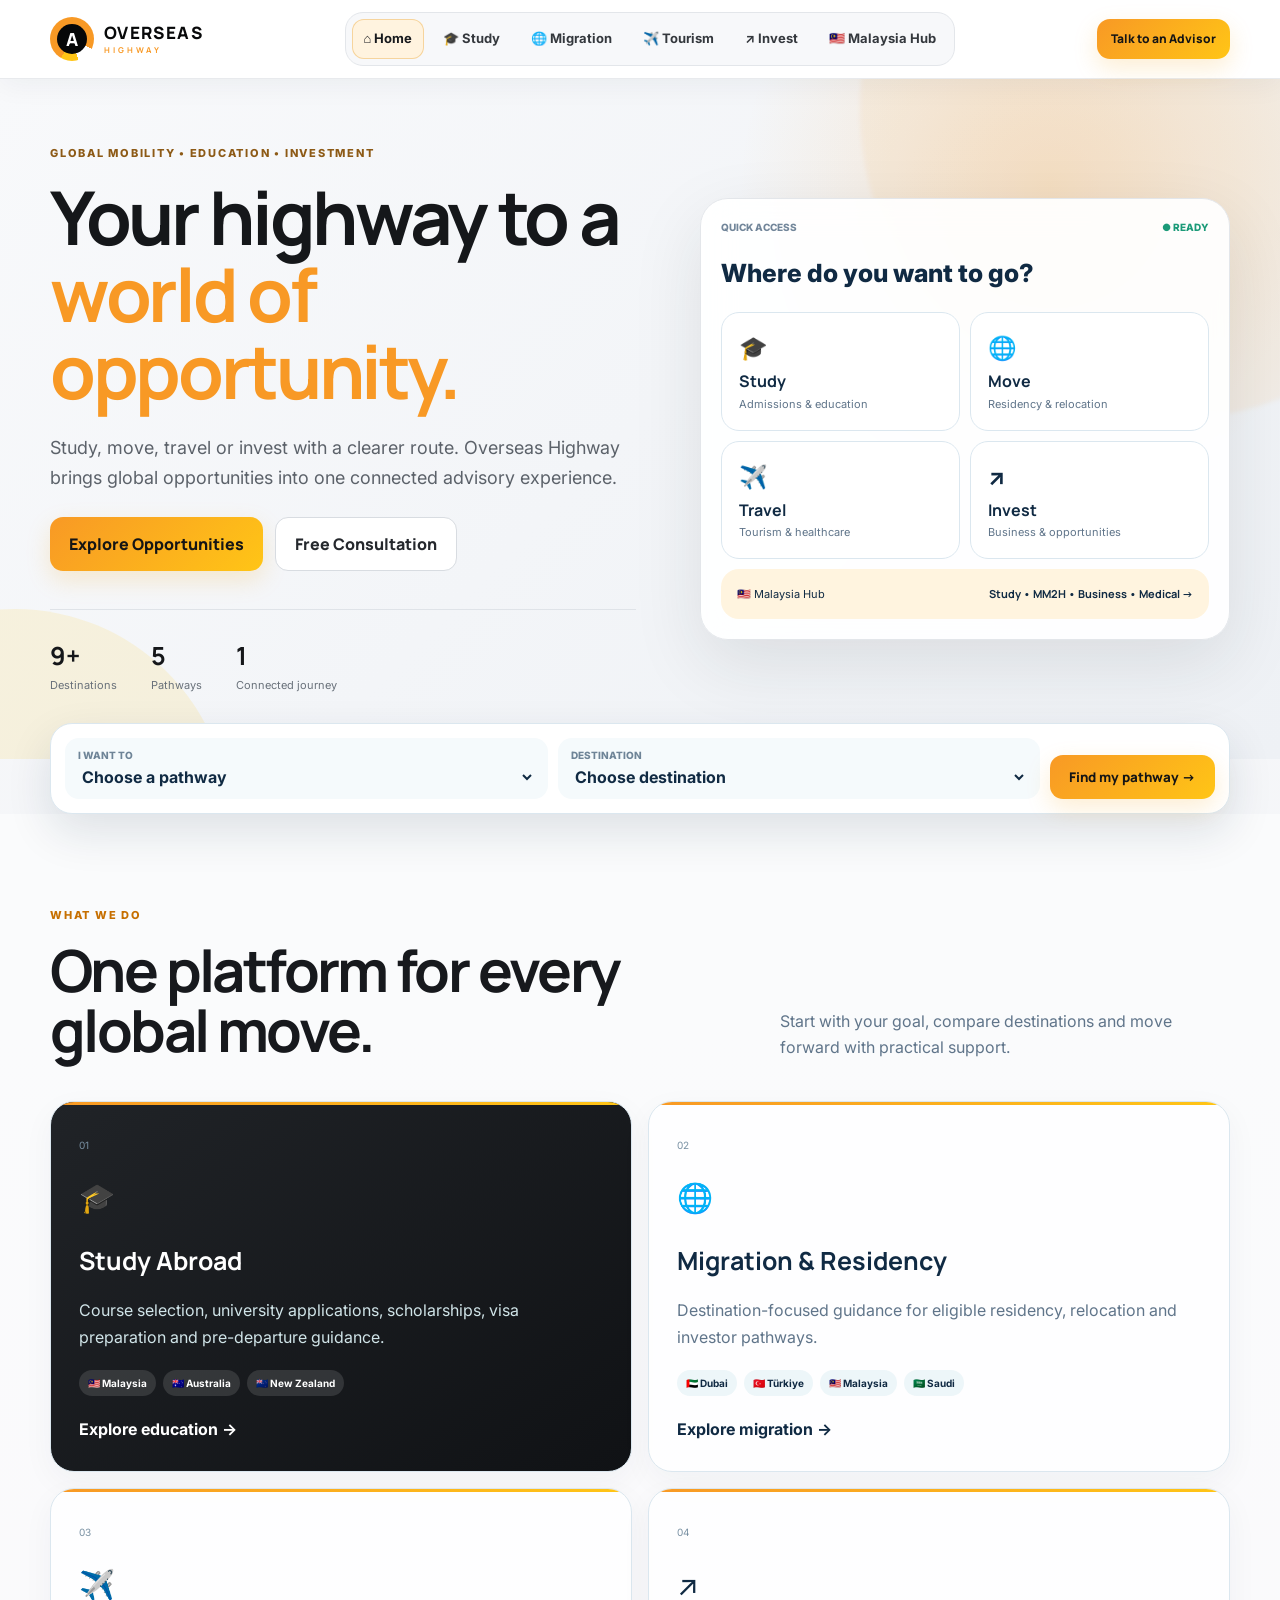
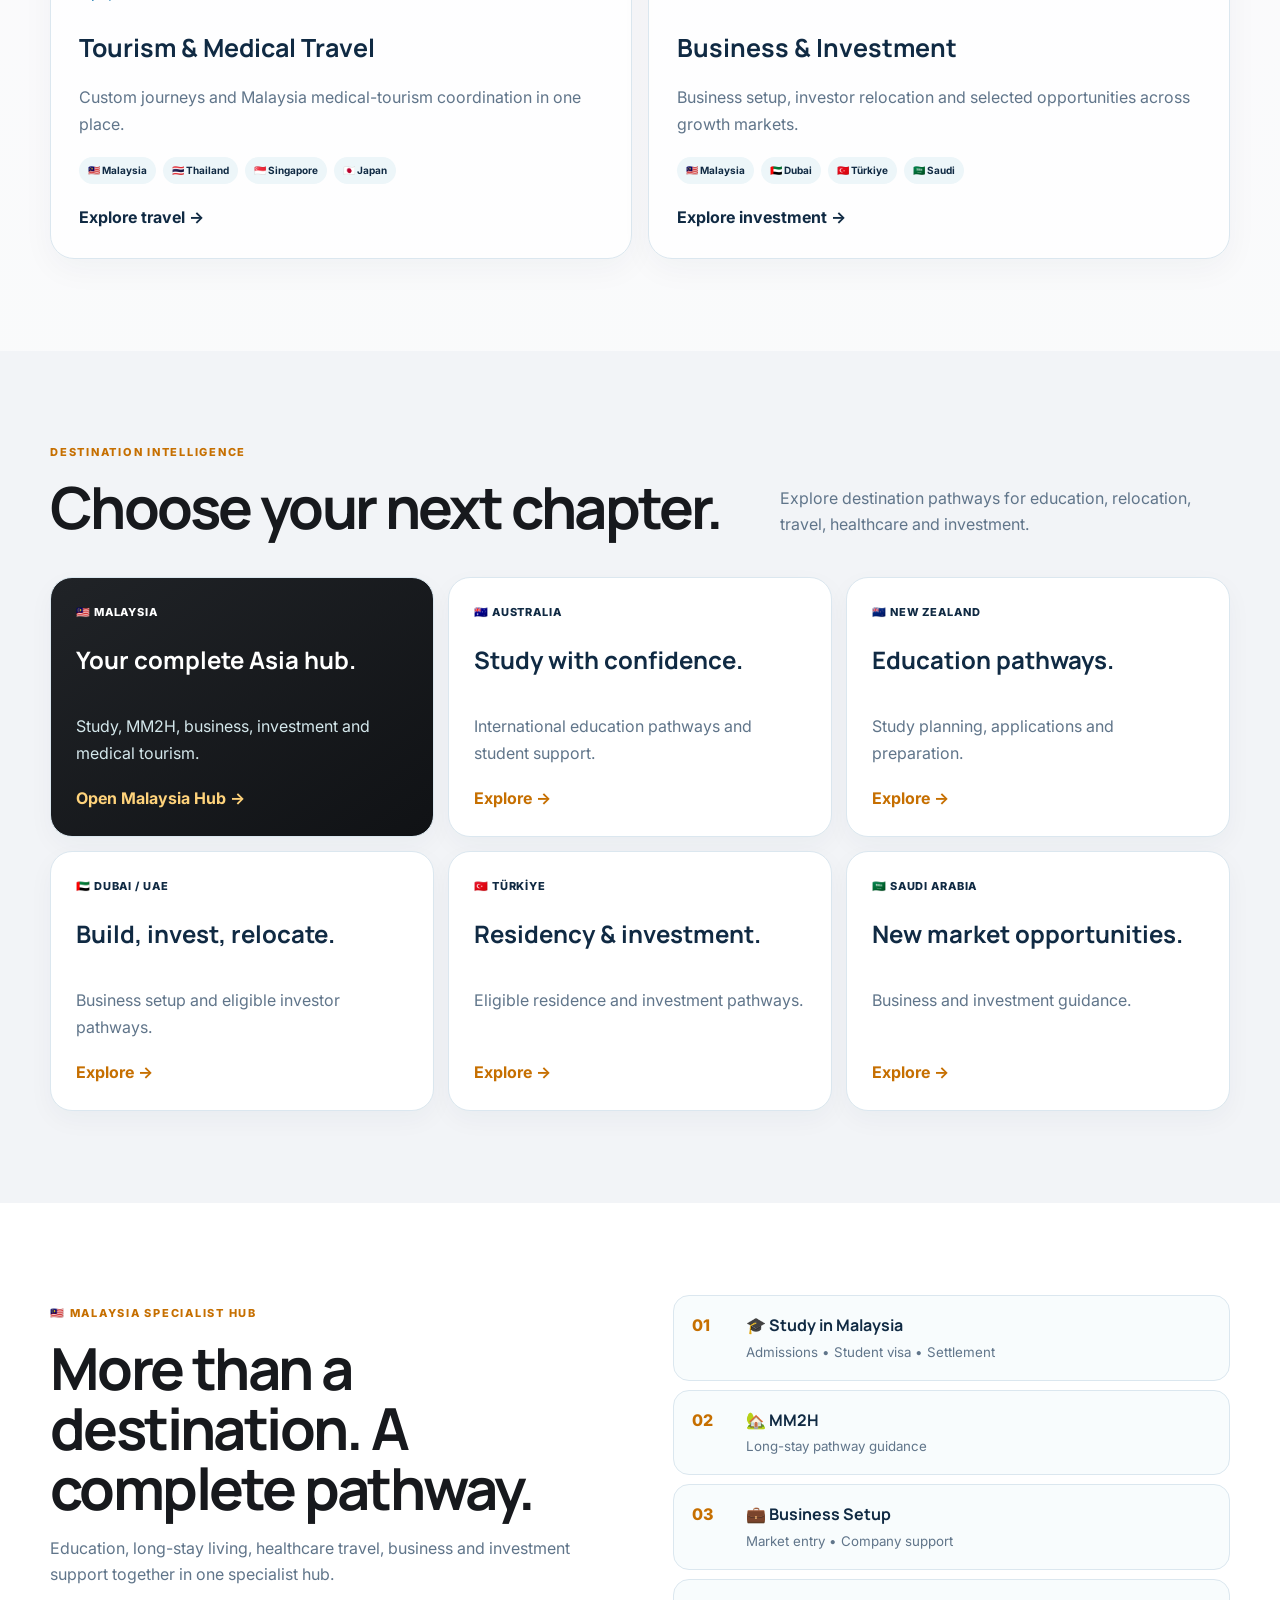
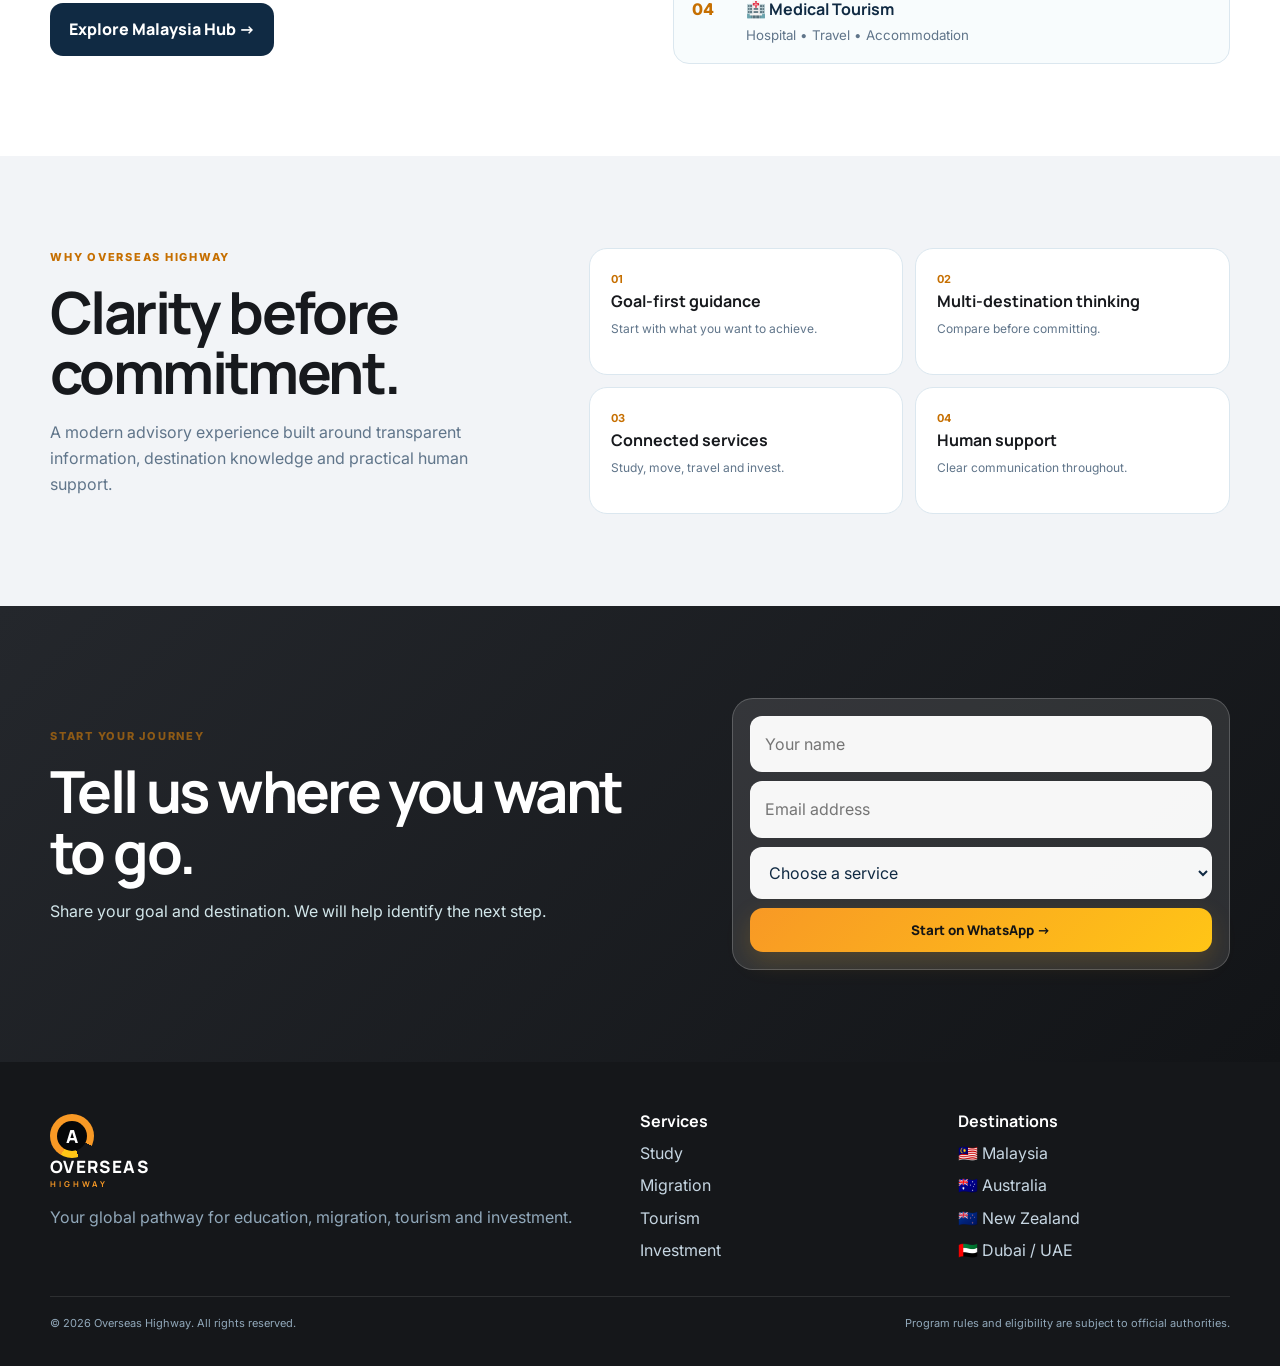
==== commit c402b622: "Add Home navigation and brand fix stylesheet" ====
--- a/index.html
+++ b/index.html
@@ -1 +1 @@
-<!DOCTYPE html><html lang="en"><head><meta charset="UTF-8"><meta name="viewport" content="width=device-width,initial-scale=1"><title>Overseas Highway | Study, Move, Travel & Invest</title><meta name="description" content="Your connected pathway for international education, migration, tourism, medical travel and investment."><link rel="preconnect" href="https://fonts.googleapis.com"><link rel="preconnect" href="https://fonts.gstatic.com" crossorigin><link href="https://fonts.googleapis.com/css2?family=Inter:wght@400;500;600&family=Manrope:wght@600;700;800&display=swap" rel="stylesheet"><link rel="stylesheet" href="styles.css"></head><body><header class="site-header"><div class="container nav-wrap"><a class="brand" href="index.html"><span class="brand-symbol"></span><span><strong>OVERSEAS</strong><small>HIGHWAY</small></span></a><nav class="desktop-nav"><a href="study.html">Study</a><a href="migration.html">Migration</a><a href="tourism.html">Tourism</a><a href="investment.html">Invest</a><a href="malaysia.html">Malaysia Hub</a></nav><a class="btn btn-small btn-primary" href="#consultation">Talk to an Advisor</a><button class="menu-btn" aria-label="Menu">☰</button></div><div class="mobile-menu"><a href="study.html">🎓 Study</a><a href="migration.html">🌐 Migration</a><a href="tourism.html">✈️ Tourism</a><a href="investment.html">↗ Invest</a><a href="malaysia.html">🇲🇾 Malaysia Hub</a></div></header><main><section class="hero"><div class="container hero-grid"><div class="hero-copy"><div class="kicker">GLOBAL MOBILITY • EDUCATION • INVESTMENT</div><h1>Your highway to a <span>world of opportunity.</span></h1><p>Study, move, travel or invest with a clearer route. Overseas Highway brings global opportunities into one connected advisory experience.</p><div class="hero-actions"><a class="btn btn-primary" href="#smart-search">Explore Opportunities</a><a class="btn btn-secondary" href="#consultation">Free Consultation</a></div><div class="proof-row"><div><strong>9+</strong><span>Destinations</span></div><div><strong>5</strong><span>Pathways</span></div><div><strong>1</strong><span>Connected journey</span></div></div></div><div class="app-preview"><div class="app-head"><span>QUICK ACCESS</span><span class="live-dot">● READY</span></div><div class="app-title">Where do you want to go?</div><div class="app-grid"><a href="study.html"><b>🎓</b><strong>Study</strong><small>Admissions & education</small></a><a href="migration.html"><b>🌐</b><strong>Move</strong><small>Residency & relocation</small></a><a href="tourism.html"><b>✈️</b><strong>Travel</strong><small>Tourism & healthcare</small></a><a href="investment.html"><b>↗</b><strong>Invest</strong><small>Business & opportunities</small></a></div><a class="mini-banner" href="malaysia.html" style="text-decoration:none;color:inherit"><span>🇲🇾 Malaysia Hub</span><strong>Study • MM2H • Business • Medical →</strong></a></div></div></section><section id="smart-search" class="smart-search-wrap"><div class="container"><div class="smart-search"><div><label>I WANT TO</label><select id="serviceSelect"><option value="">Choose a pathway</option><option value="study">🎓 Study abroad</option><option value="migration">🌐 Move / migrate</option><option value="tourism">✈️ Travel</option><option value="investment">↗ Invest / start a business</option></select></div><div><label>DESTINATION</label><select id="destinationSelect"><option value="">Choose destination</option><option value="malaysia">🇲🇾 Malaysia</option><option value="australia">🇦🇺 Australia</option><option value="new-zealand">🇳🇿 New Zealand</option><option value="uae">🇦🇪 Dubai / UAE</option><option value="turkiye">🇹🇷 Türkiye</option><option value="saudi">🇸🇦 Saudi Arabia</option><option value="thailand">🇹🇭 Thailand</option><option value="singapore">🇸🇬 Singapore</option><option value="japan">🇯🇵 Japan</option></select></div><button id="exploreBtn" class="btn btn-primary">Find my pathway →</button></div></div></section><section class="section light"><div class="container"><div class="section-head"><div><div class="kicker dark">WHAT WE DO</div><h2>One platform for every global move.</h2></div><p>Start with your goal, compare destinations and move forward with practical support.</p></div><div class="service-grid"><a class="service-card featured" href="study.html"><span class="service-no">01</span><div class="service-icon">🎓</div><h3>Study Abroad</h3><p>Course selection, university applications, scholarships, visa preparation and pre-departure guidance.</p><div class="chips"><span>🇲🇾 Malaysia</span><span>🇦🇺 Australia</span><span>🇳🇿 New Zealand</span></div><b>Explore education →</b></a><a class="service-card" href="migration.html"><span class="service-no">02</span><div class="service-icon">🌐</div><h3>Migration & Residency</h3><p>Destination-focused guidance for eligible residency, relocation and investor pathways.</p><div class="chips"><span>🇦🇪 Dubai</span><span>🇹🇷 Türkiye</span><span>🇲🇾 Malaysia</span><span>🇸🇦 Saudi</span></div><b>Explore migration →</b></a><a class="service-card" href="tourism.html"><span class="service-no">03</span><div class="service-icon">✈️</div><h3>Tourism & Medical Travel</h3><p>Custom journeys and Malaysia medical-tourism coordination in one place.</p><div class="chips"><span>🇲🇾 Malaysia</span><span>🇹🇭 Thailand</span><span>🇸🇬 Singapore</span><span>🇯🇵 Japan</span></div><b>Explore travel →</b></a><a class="service-card" href="investment.html"><span class="service-no">04</span><div class="service-icon">↗</div><h3>Business & Investment</h3><p>Business setup, investor relocation and selected opportunities across growth markets.</p><div class="chips"><span>🇲🇾 Malaysia</span><span>🇦🇪 Dubai</span><span>🇹🇷 Türkiye</span><span>🇸🇦 Saudi</span></div><b>Explore investment →</b></a></div></div></section><section class="section destinations"><div class="container"><div class="section-head"><div><div class="kicker dark">DESTINATION INTELLIGENCE</div><h2>Choose your next chapter.</h2></div><p>Explore destination pathways for education, relocation, travel, healthcare and investment.</p></div><div class="destination-grid"><a class="destination-card highlight" href="malaysia.html"><span>🇲🇾 MALAYSIA</span><h3>Your complete Asia hub.</h3><p>Study, MM2H, business, investment and medical tourism.</p><b>Open Malaysia Hub →</b></a><a class="destination-card" href="study.html"><span>🇦🇺 AUSTRALIA</span><h3>Study with confidence.</h3><p>International education pathways and student support.</p><b>Explore →</b></a><a class="destination-card" href="study.html"><span>🇳🇿 NEW ZEALAND</span><h3>Education pathways.</h3><p>Study planning, applications and preparation.</p><b>Explore →</b></a><a class="destination-card" href="investment.html#dubai"><span>🇦🇪 DUBAI / UAE</span><h3>Build, invest, relocate.</h3><p>Business setup and eligible investor pathways.</p><b>Explore →</b></a><a class="destination-card" href="investment.html#turkiye"><span>🇹🇷 TÜRKİYE</span><h3>Residency & investment.</h3><p>Eligible residence and investment pathways.</p><b>Explore →</b></a><a class="destination-card" href="investment.html#saudi"><span>🇸🇦 SAUDI ARABIA</span><h3>New market opportunities.</h3><p>Business and investment guidance.</p><b>Explore →</b></a></div></div></section><section class="section malaysia-feature"><div class="container malaysia-feature-grid"><div><div class="kicker dark">🇲🇾 MALAYSIA SPECIALIST HUB</div><h2>More than a destination. A complete pathway.</h2><p>Education, long-stay living, healthcare travel, business and investment support together in one specialist hub.</p><a class="btn btn-dark" href="malaysia.html">Explore Malaysia Hub →</a></div><div class="malaysia-stack"><a href="malaysia.html#study"><span>01</span><strong>🎓 Study in Malaysia</strong><small>Admissions • Student visa • Settlement</small></a><a href="malaysia.html#mm2h"><span>02</span><strong>🏡 MM2H</strong><small>Long-stay pathway guidance</small></a><a href="malaysia.html#business"><span>03</span><strong>💼 Business Setup</strong><small>Market entry • Company support</small></a><a href="malaysia.html#medical"><span>04</span><strong>🏥 Medical Tourism</strong><small>Hospital • Travel • Accommodation</small></a></div></div></section><section class="section trust-section"><div class="container trust-grid"><div><div class="kicker dark">WHY OVERSEAS HIGHWAY</div><h2>Clarity before commitment.</h2><p>A modern advisory experience built around transparent information, destination knowledge and practical human support.</p></div><div class="trust-points"><div><b>01</b><strong>Goal-first guidance</strong><span>Start with what you want to achieve.</span></div><div><b>02</b><strong>Multi-destination thinking</strong><span>Compare before committing.</span></div><div><b>03</b><strong>Connected services</strong><span>Study, move, travel and invest.</span></div><div><b>04</b><strong>Human support</strong><span>Clear communication throughout.</span></div></div></div></section><section id="consultation" class="section consult-section"><div class="container consult-box"><div><div class="kicker">START YOUR JOURNEY</div><h2>Tell us where you want to go.</h2><p>Share your goal and destination. We will help identify the next step.</p></div><form class="consult-form"><input name="name" placeholder="Your name" required><input name="email" type="email" placeholder="Email address" required><select name="service" required><option value="">Choose a service</option><option>Study Abroad</option><option>Migration / Residency</option><option>Tourism</option><option>Medical Tourism</option><option>Business / Investment</option></select><button class="btn btn-primary" type="submit">Start on WhatsApp →</button></form></div></section></main><footer class="site-footer"><div class="container footer-grid"><div><a class="brand" href="index.html"><span class="brand-symbol"></span></a><p>Your global pathway for education, migration, tourism and investment.</p></div><div><strong>Services</strong><a href="study.html">Study</a><a href="migration.html">Migration</a><a href="tourism.html">Tourism</a><a href="investment.html">Investment</a></div><div><strong>Destinations</strong><a href="malaysia.html">🇲🇾 Malaysia</a><a href="study.html">🇦🇺 Australia</a><a href="study.html">🇳🇿 New Zealand</a><a href="investment.html#dubai">🇦🇪 Dubai / UAE</a></div></div><div class="container footer-bottom"><span>© <span id="year"></span> Overseas Highway. All rights reserved.</span><span>Program rules and eligibility are subject to official authorities.</span></div></footer><nav class="mobile-dock"><a href="index.html"><b>⌂</b><span>Home</span></a><a href="study.html"><b>🎓</b><span>Study</span></a><a href="tourism.html"><b>✈</b><span>Travel</span></a><a href="#consultation"><b>✦</b><span>Consult</span></a></nav><script src="script.js"></script></body></html>+<!DOCTYPE html><html lang="en"><head><meta charset="UTF-8"><meta name="viewport" content="width=device-width,initial-scale=1"><title>Overseas Highway | Study, Move, Travel & Invest</title><meta name="description" content="Your connected pathway for international education, migration, tourism, medical travel and investment."><link rel="preconnect" href="https://fonts.googleapis.com"><link rel="preconnect" href="https://fonts.gstatic.com" crossorigin><link href="https://fonts.googleapis.com/css2?family=Inter:wght@400;500;600&family=Manrope:wght@600;700;800&display=swap" rel="stylesheet"><link rel="stylesheet" href="styles.css"><link rel="stylesheet" href="brand-fixes.css"></head><body><header class="site-header"><div class="container nav-wrap"><a class="brand" href="index.html"><span class="brand-symbol"></span><span><strong>OVERSEAS</strong><small>HIGHWAY</small></span></a><nav class="desktop-nav"><a href="index.html">⌂ Home</a><a href="study.html">🎓 Study</a><a href="migration.html">🌐 Migration</a><a href="tourism.html">✈️ Tourism</a><a href="investment.html">↗ Invest</a><a href="malaysia.html">🇲🇾 Malaysia Hub</a></nav><a class="btn btn-small btn-primary" href="#consultation">Talk to an Advisor</a><button class="menu-btn" aria-label="Menu">☰</button></div><div class="mobile-menu"><a href="index.html">⌂ Home</a><a href="study.html">🎓 Study</a><a href="migration.html">🌐 Migration</a><a href="tourism.html">✈️ Tourism</a><a href="investment.html">↗ Invest</a><a href="malaysia.html">🇲🇾 Malaysia Hub</a></div></header><main><section class="hero"><div class="container hero-grid"><div class="hero-copy"><div class="kicker">GLOBAL MOBILITY • EDUCATION • INVESTMENT</div><h1>Your highway to a <span>world of opportunity.</span></h1><p>Study, move, travel or invest with a clearer route. Overseas Highway brings global opportunities into one connected advisory experience.</p><div class="hero-actions"><a class="btn btn-primary" href="#smart-search">Explore Opportunities</a><a class="btn btn-secondary" href="#consultation">Free Consultation</a></div><div class="proof-row"><div><strong>9+</strong><span>Destinations</span></div><div><strong>5</strong><span>Pathways</span></div><div><strong>1</strong><span>Connected journey</span></div></div></div><div class="app-preview"><div class="app-head"><span>QUICK ACCESS</span><span class="live-dot">● READY</span></div><div class="app-title">Where do you want to go?</div><div class="app-grid"><a href="study.html"><b>🎓</b><strong>Study</strong><small>Admissions & education</small></a><a href="migration.html"><b>🌐</b><strong>Move</strong><small>Residency & relocation</small></a><a href="tourism.html"><b>✈️</b><strong>Travel</strong><small>Tourism & healthcare</small></a><a href="investment.html"><b>↗</b><strong>Invest</strong><small>Business & opportunities</small></a></div><a class="mini-banner" href="malaysia.html" style="text-decoration:none;color:inherit"><span>🇲🇾 Malaysia Hub</span><strong>Study • MM2H • Business • Medical →</strong></a></div></div></section><section id="smart-search" class="smart-search-wrap"><div class="container"><div class="smart-search"><div><label>I WANT TO</label><select id="serviceSelect"><option value="">Choose a pathway</option><option value="study">🎓 Study abroad</option><option value="migration">🌐 Move / migrate</option><option value="tourism">✈️ Travel</option><option value="investment">↗ Invest / start a business</option></select></div><div><label>DESTINATION</label><select id="destinationSelect"><option value="">Choose destination</option><option value="malaysia">🇲🇾 Malaysia</option><option value="australia">🇦🇺 Australia</option><option value="new-zealand">🇳🇿 New Zealand</option><option value="uae">🇦🇪 Dubai / UAE</option><option value="turkiye">🇹🇷 Türkiye</option><option value="saudi">🇸🇦 Saudi Arabia</option><option value="thailand">🇹🇭 Thailand</option><option value="singapore">🇸🇬 Singapore</option><option value="japan">🇯🇵 Japan</option></select></div><button id="exploreBtn" class="btn btn-primary">Find my pathway →</button></div></div></section><section class="section light"><div class="container"><div class="section-head"><div><div class="kicker dark">WHAT WE DO</div><h2>One platform for every global move.</h2></div><p>Start with your goal, compare destinations and move forward with practical support.</p></div><div class="service-grid"><a class="service-card featured" href="study.html"><span class="service-no">01</span><div class="service-icon">🎓</div><h3>Study Abroad</h3><p>Course selection, university applications, scholarships, visa preparation and pre-departure guidance.</p><div class="chips"><span>🇲🇾 Malaysia</span><span>🇦🇺 Australia</span><span>🇳🇿 New Zealand</span></div><b>Explore education →</b></a><a class="service-card" href="migration.html"><span class="service-no">02</span><div class="service-icon">🌐</div><h3>Migration & Residency</h3><p>Destination-focused guidance for eligible residency, relocation and investor pathways.</p><div class="chips"><span>🇦🇪 Dubai</span><span>🇹🇷 Türkiye</span><span>🇲🇾 Malaysia</span><span>🇸🇦 Saudi</span></div><b>Explore migration →</b></a><a class="service-card" href="tourism.html"><span class="service-no">03</span><div class="service-icon">✈️</div><h3>Tourism & Medical Travel</h3><p>Custom journeys and Malaysia medical-tourism coordination in one place.</p><div class="chips"><span>🇲🇾 Malaysia</span><span>🇹🇭 Thailand</span><span>🇸🇬 Singapore</span><span>🇯🇵 Japan</span></div><b>Explore travel →</b></a><a class="service-card" href="investment.html"><span class="service-no">04</span><div class="service-icon">↗</div><h3>Business & Investment</h3><p>Business setup, investor relocation and selected opportunities across growth markets.</p><div class="chips"><span>🇲🇾 Malaysia</span><span>🇦🇪 Dubai</span><span>🇹🇷 Türkiye</span><span>🇸🇦 Saudi</span></div><b>Explore investment →</b></a></div></div></section><section class="section destinations"><div class="container"><div class="section-head"><div><div class="kicker dark">DESTINATION INTELLIGENCE</div><h2>Choose your next chapter.</h2></div><p>Explore destination pathways for education, relocation, travel, healthcare and investment.</p></div><div class="destination-grid"><a class="destination-card highlight" href="malaysia.html"><span>🇲🇾 MALAYSIA</span><h3>Your complete Asia hub.</h3><p>Study, MM2H, business, investment and medical tourism.</p><b>Open Malaysia Hub →</b></a><a class="destination-card" href="study.html"><span>🇦🇺 AUSTRALIA</span><h3>Study with confidence.</h3><p>International education pathways and student support.</p><b>Explore →</b></a><a class="destination-card" href="study.html"><span>🇳🇿 NEW ZEALAND</span><h3>Education pathways.</h3><p>Study planning, applications and preparation.</p><b>Explore →</b></a><a class="destination-card" href="investment.html#dubai"><span>🇦🇪 DUBAI / UAE</span><h3>Build, invest, relocate.</h3><p>Business setup and eligible investor pathways.</p><b>Explore →</b></a><a class="destination-card" href="investment.html#turkiye"><span>🇹🇷 TÜRKİYE</span><h3>Residency & investment.</h3><p>Eligible residence and investment pathways.</p><b>Explore →</b></a><a class="destination-card" href="investment.html#saudi"><span>🇸🇦 SAUDI ARABIA</span><h3>New market opportunities.</h3><p>Business and investment guidance.</p><b>Explore →</b></a></div></div></section><section class="section malaysia-feature"><div class="container malaysia-feature-grid"><div><div class="kicker dark">🇲🇾 MALAYSIA SPECIALIST HUB</div><h2>More than a destination. A complete pathway.</h2><p>Education, long-stay living, healthcare travel, business and investment support together in one specialist hub.</p><a class="btn btn-dark" href="malaysia.html">Explore Malaysia Hub →</a></div><div class="malaysia-stack"><a href="malaysia.html#study"><span>01</span><strong>🎓 Study in Malaysia</strong><small>Admissions • Student visa • Settlement</small></a><a href="malaysia.html#mm2h"><span>02</span><strong>🏡 MM2H</strong><small>Long-stay pathway guidance</small></a><a href="malaysia.html#business"><span>03</span><strong>💼 Business Setup</strong><small>Market entry • Company support</small></a><a href="malaysia.html#medical"><span>04</span><strong>🏥 Medical Tourism</strong><small>Hospital • Travel • Accommodation</small></a></div></div></section><section class="section trust-section"><div class="container trust-grid"><div><div class="kicker dark">WHY OVERSEAS HIGHWAY</div><h2>Clarity before commitment.</h2><p>A modern advisory experience built around transparent information, destination knowledge and practical human support.</p></div><div class="trust-points"><div><b>01</b><strong>Goal-first guidance</strong><span>Start with what you want to achieve.</span></div><div><b>02</b><strong>Multi-destination thinking</strong><span>Compare before committing.</span></div><div><b>03</b><strong>Connected services</strong><span>Study, move, travel and invest.</span></div><div><b>04</b><strong>Human support</strong><span>Clear communication throughout.</span></div></div></div></section><section id="consultation" class="section consult-section"><div class="container consult-box"><div><div class="kicker">START YOUR JOURNEY</div><h2>Tell us where you want to go.</h2><p>Share your goal and destination. We will help identify the next step.</p></div><form class="consult-form"><input name="name" placeholder="Your name" required><input name="email" type="email" placeholder="Email address" required><select name="service" required><option value="">Choose a service</option><option>Study Abroad</option><option>Migration / Residency</option><option>Tourism</option><option>Medical Tourism</option><option>Business / Investment</option></select><button class="btn btn-primary" type="submit">Start on WhatsApp →</button></form></div></section></main><footer class="site-footer"><div class="container footer-grid"><div><a class="brand" href="index.html"><span class="brand-symbol"></span><span><strong>OVERSEAS</strong><small>HIGHWAY</small></span></a><p>Your global pathway for education, migration, tourism and investment.</p></div><div><strong>Services</strong><a href="study.html">Study</a><a href="migration.html">Migration</a><a href="tourism.html">Tourism</a><a href="investment.html">Investment</a></div><div><strong>Destinations</strong><a href="malaysia.html">🇲🇾 Malaysia</a><a href="study.html">🇦🇺 Australia</a><a href="study.html">🇳🇿 New Zealand</a><a href="investment.html#dubai">🇦🇪 Dubai / UAE</a></div></div><div class="container footer-bottom"><span>© <span id="year"></span> Overseas Highway. All rights reserved.</span><span>Program rules and eligibility are subject to official authorities.</span></div></footer><nav class="mobile-dock"><a href="index.html"><b>⌂</b><span>Home</span></a><a href="study.html"><b>🎓</b><span>Study</span></a><a href="tourism.html"><b>✈</b><span>Travel</span></a><a href="#consultation"><b>✦</b><span>Consult</span></a></nav><script src="script.js"></script></body></html>
--- a/brand-fixes.css
+++ b/brand-fixes.css
@@ -0,0 +1 @@
+:root{--brand-orange:#f89925;--brand-yellow:#ffc516;--brand-black:#060708;--brand-charcoal:#17191d;--brand-bg:#f6f7f9;--brand-card:#ffffff;--brand-line:#e5e8ec}body{background:linear-gradient(180deg,#f7f8fa 0%,#f2f4f7 45%,#ffffff 100%);color:#17191d}.site-header{background:rgba(255,255,255,.93);border-bottom:1px solid #e8eaed}.brand{gap:10px}.brand-symbol{width:44px!important;height:44px!important;border-radius:50%!important;background:conic-gradient(from 210deg,var(--brand-orange) 0 74%,transparent 74% 87%,var(--brand-yellow) 87% 100%)!important;position:relative;flex:0 0 44px}.brand-symbol:before{content:'A';position:absolute;inset:7px;border-radius:50%;display:grid;place-items:center;background:var(--brand-black);color:#fff;font:800 18px/1 Manrope,Inter,sans-serif}.brand>span:last-child{display:flex!important;flex-direction:column;line-height:1}.brand>span:last-child strong{font:800 17px/1 Manrope,Inter,sans-serif;letter-spacing:.08em;color:#08090a}.brand>span:last-child small{font:700 8px/1 Manrope,Inter,sans-serif;letter-spacing:.38em;color:var(--brand-orange);margin-top:5px}.site-footer .brand>span:last-child strong{color:#fff}.desktop-nav{background:#f7f8fa;border-color:#e3e6ea}.desktop-nav a{color:#34383d}.desktop-nav a::before{content:none!important}.desktop-nav a:hover,.desktop-nav a.active{background:#fff3df;color:#17191d;box-shadow:inset 0 0 0 1px #f6d49d}.btn-primary{background:linear-gradient(135deg,var(--brand-orange),var(--brand-yellow));color:#151515}.hero,.page-hero{background:radial-gradient(circle at 82% 16%,rgba(248,153,37,.20),transparent 26%),linear-gradient(135deg,#f8f9fb 0%,#eef1f5 100%);color:#15171a}.hero:before,.page-hero:before{background:rgba(248,153,37,.07)}.hero:after,.page-hero:after{background:rgba(255,197,22,.12)}.hero h1 span{color:var(--brand-orange)}.hero-copy>p,.page-hero p{color:#5c626a}.kicker{color:#8d5a16}.btn-secondary{background:#fff;border:1px solid #d8dce1;color:#25282d}.proof-row{border-top-color:#dfe3e8}.proof-row span{color:#69717a}.app-preview{background:rgba(255,255,255,.92);border-color:#e3e6ea;box-shadow:0 24px 70px rgba(32,37,43,.10)}.mini-banner{background:#fff4df}.service-card.featured,.destination-card.highlight{background:linear-gradient(145deg,#202327,#101215);color:#fff}.service-card:before,.content-card:before{background:linear-gradient(90deg,var(--brand-orange),var(--brand-yellow))}.kicker.dark,.content-card a,.destination-card b,.malaysia-stack span,.trust-points b{color:#c66f00}.destinations,.trust-section{background:#f2f4f7}.consult-section{background:linear-gradient(135deg,#24272c,#121417)}.site-footer{background:#15171a;padding:46px 0 34px}.footer-bottom{margin-top:26px;padding-top:17px}.mobile-menu.open{background:#fff}.mobile-menu a{background:#f8f9fa}.mobile-dock{background:rgba(22,24,27,.96)}@media(max-width:640px){body{padding-bottom:66px}.site-footer{padding:38px 0 78px}.brand-symbol{width:38px!important;height:38px!important;flex-basis:38px}.brand-symbol:before{inset:6px;font-size:16px}.brand>span:last-child strong{font-size:14px}.brand>span:last-child small{font-size:7px}.footer-bottom{margin-top:20px}.mobile-dock{bottom:6px;left:6px;right:6px}}
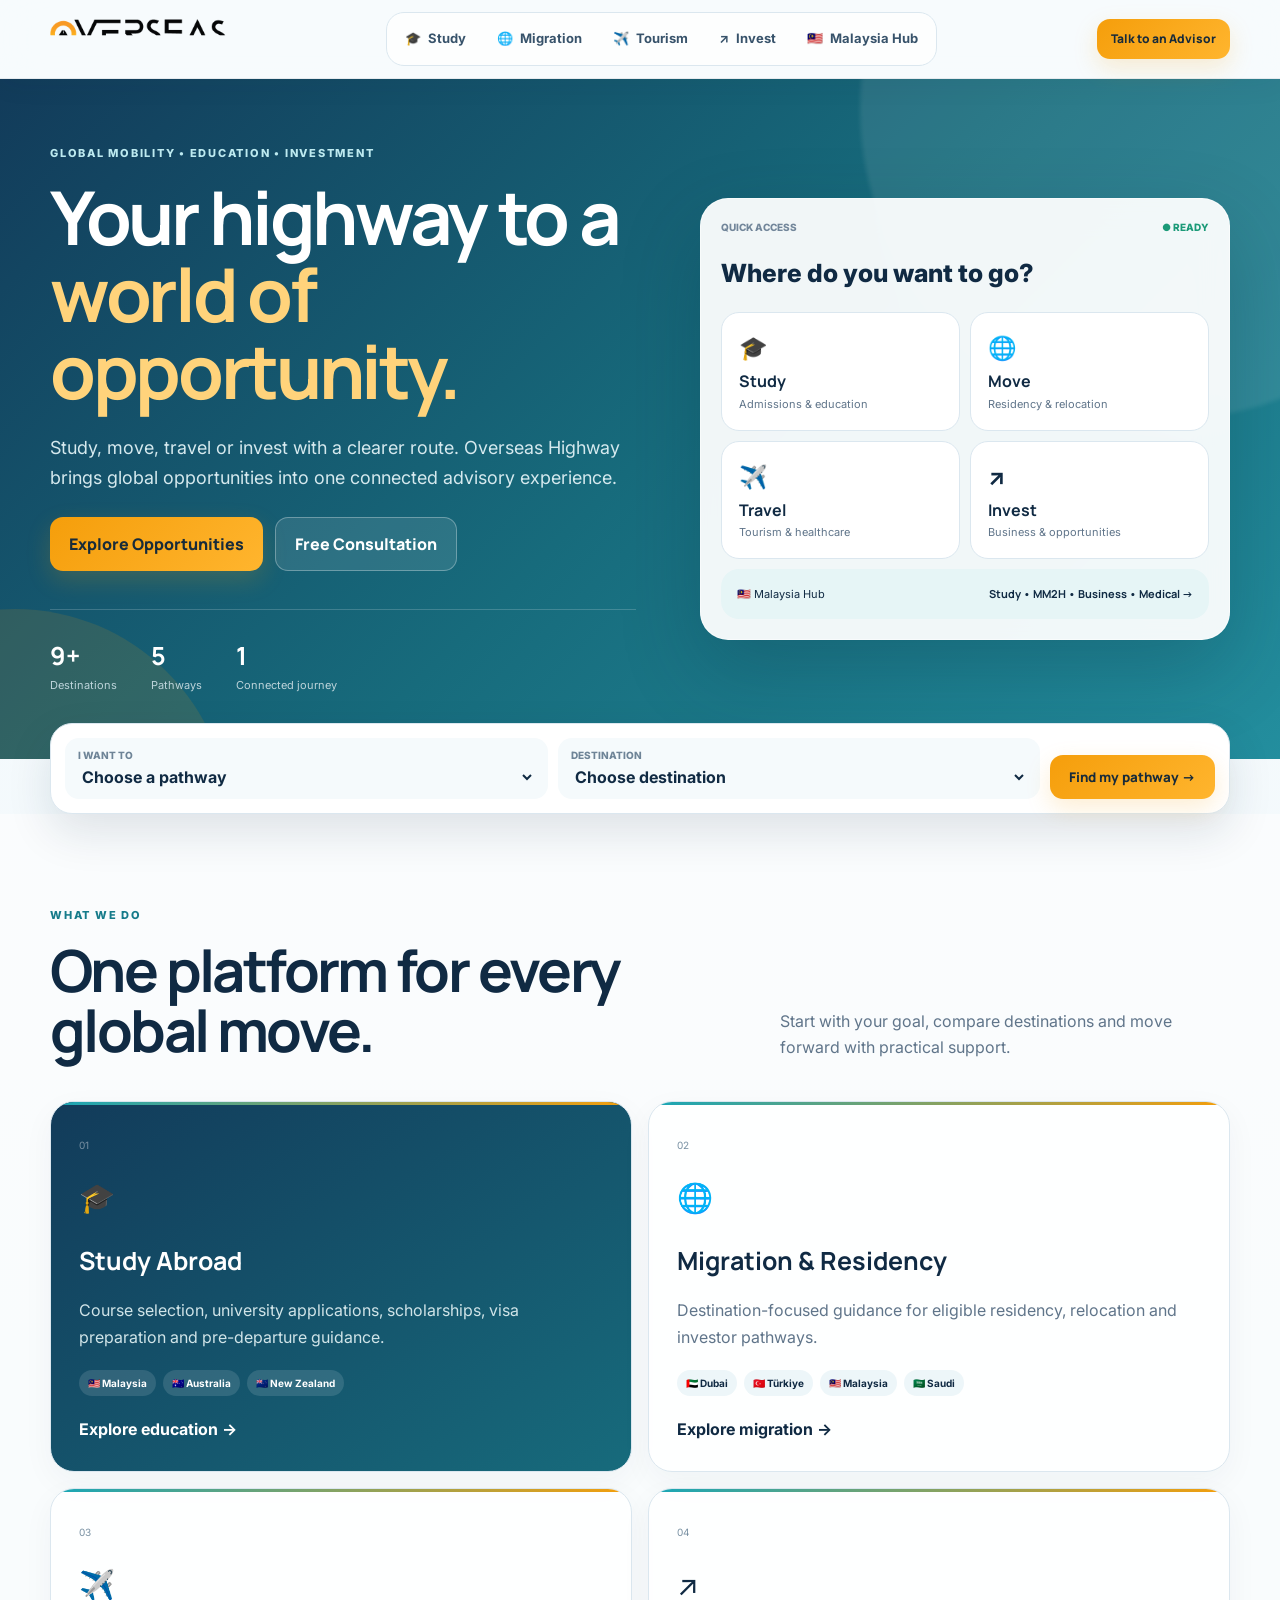
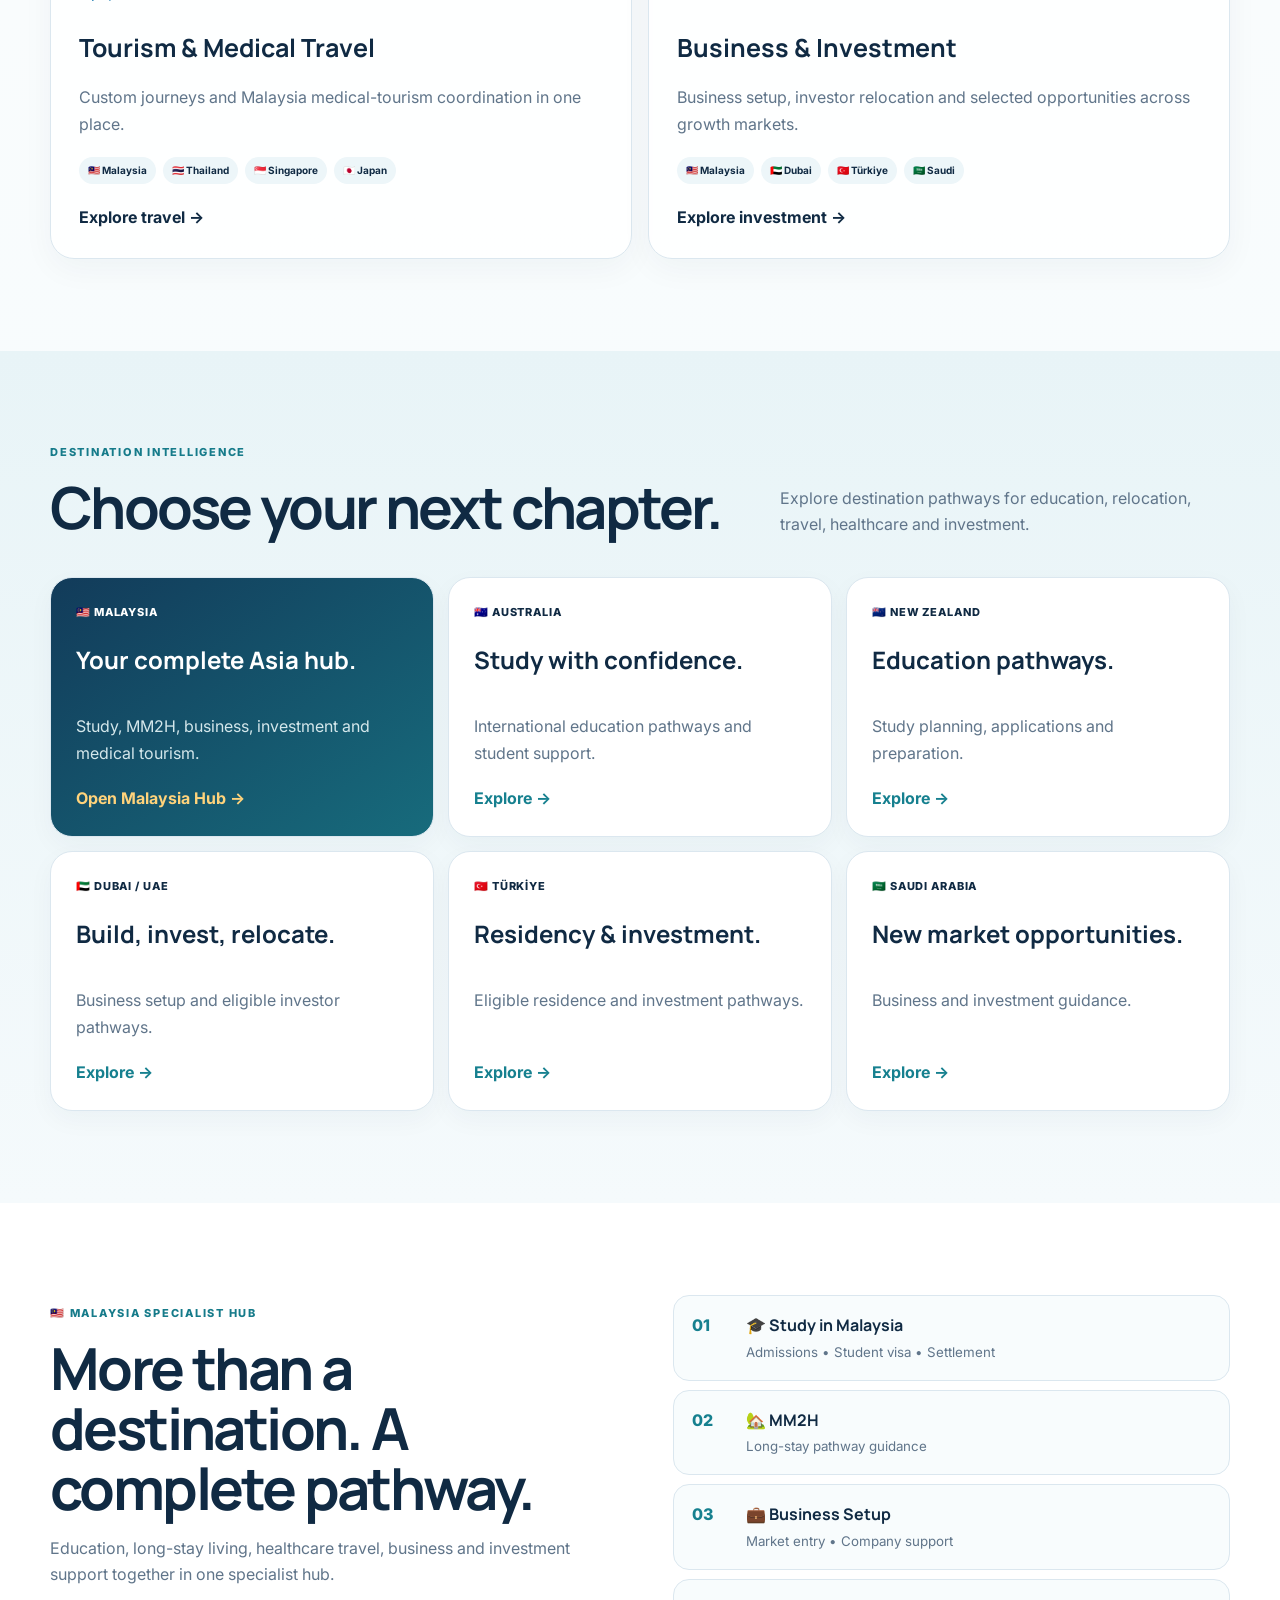
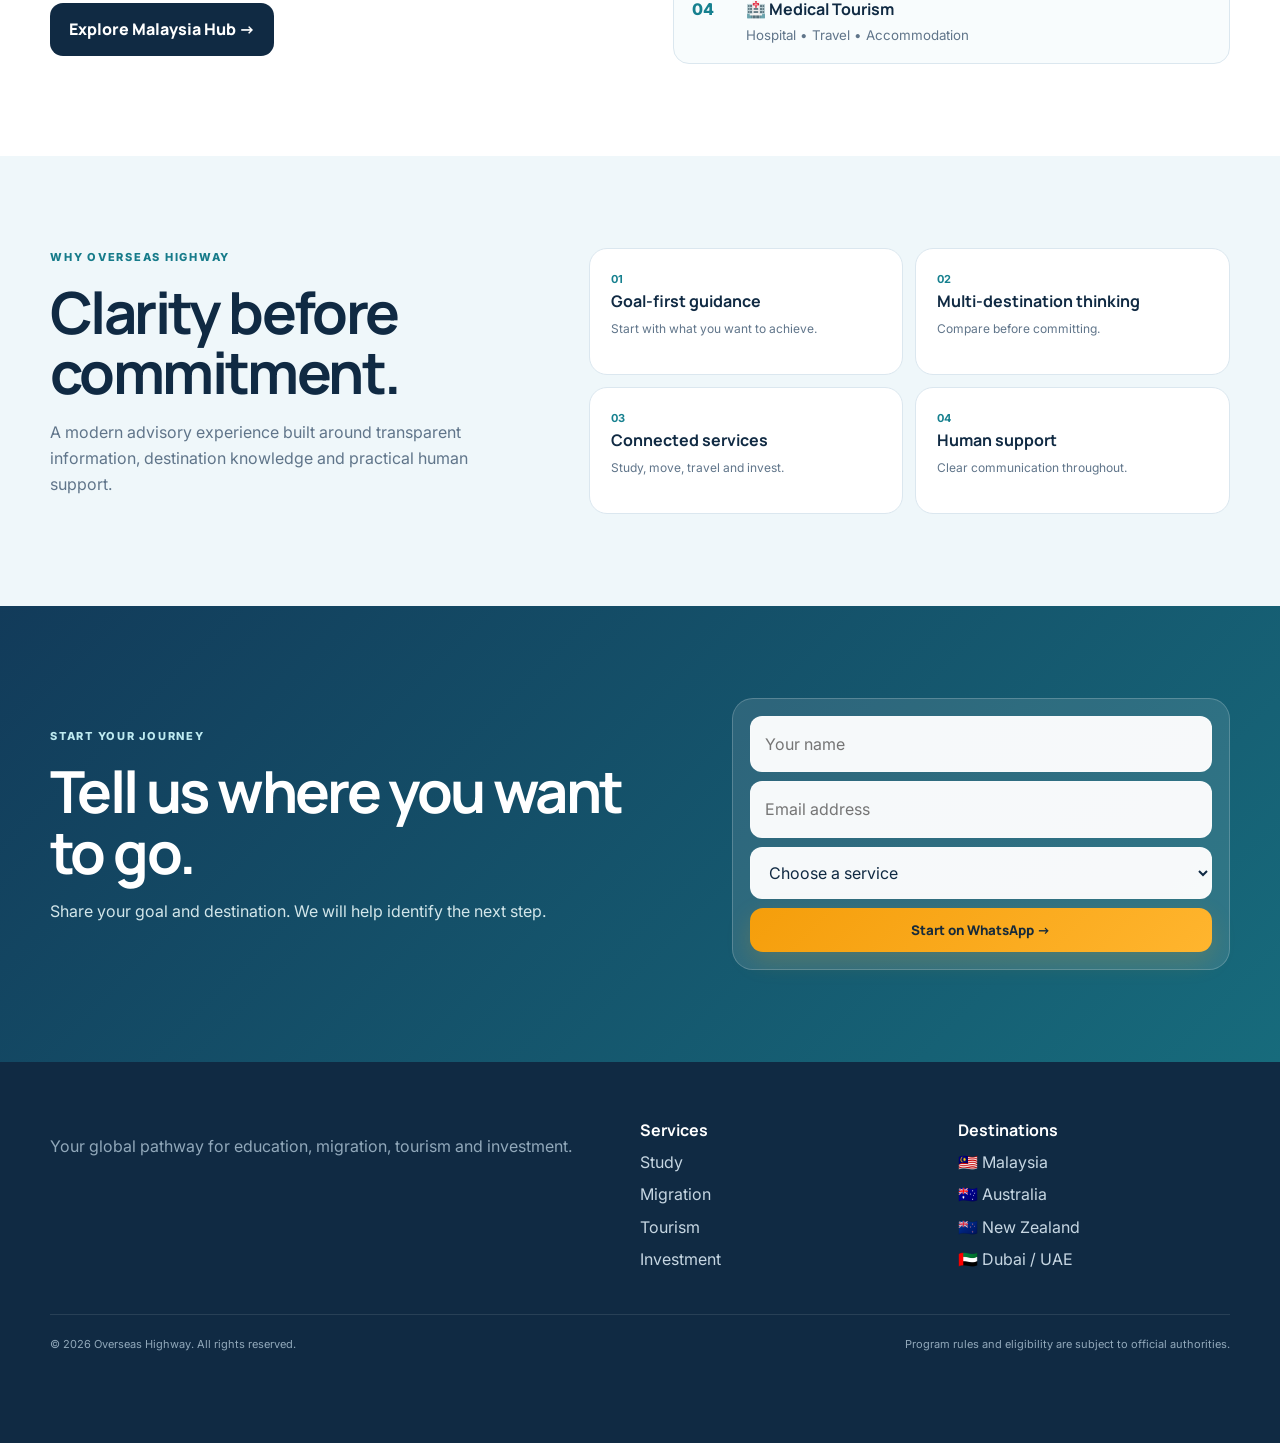
==== commit d81829d8: "Add official Overseas Highway logo asset" ====
--- a/index.html
+++ b/index.html
@@ -1 +1 @@
-<!DOCTYPE html><html lang="en"><head><meta charset="UTF-8"><meta name="viewport" content="width=device-width,initial-scale=1"><title>Overseas Highway | Study, Move, Travel & Invest</title><meta name="description" content="Your connected pathway for international education, migration, tourism, medical travel and investment."><link rel="preconnect" href="https://fonts.googleapis.com"><link rel="preconnect" href="https://fonts.gstatic.com" crossorigin><link href="https://fonts.googleapis.com/css2?family=Inter:wght@400;500;600&family=Manrope:wght@600;700;800&display=swap" rel="stylesheet"><link rel="stylesheet" href="styles.css"><link rel="stylesheet" href="brand-fixes.css"></head><body><header class="site-header"><div class="container nav-wrap"><a class="brand" href="index.html"><span class="brand-symbol"></span><span><strong>OVERSEAS</strong><small>HIGHWAY</small></span></a><nav class="desktop-nav"><a href="index.html">⌂ Home</a><a href="study.html">🎓 Study</a><a href="migration.html">🌐 Migration</a><a href="tourism.html">✈️ Tourism</a><a href="investment.html">↗ Invest</a><a href="malaysia.html">🇲🇾 Malaysia Hub</a></nav><a class="btn btn-small btn-primary" href="#consultation">Talk to an Advisor</a><button class="menu-btn" aria-label="Menu">☰</button></div><div class="mobile-menu"><a href="index.html">⌂ Home</a><a href="study.html">🎓 Study</a><a href="migration.html">🌐 Migration</a><a href="tourism.html">✈️ Tourism</a><a href="investment.html">↗ Invest</a><a href="malaysia.html">🇲🇾 Malaysia Hub</a></div></header><main><section class="hero"><div class="container hero-grid"><div class="hero-copy"><div class="kicker">GLOBAL MOBILITY • EDUCATION • INVESTMENT</div><h1>Your highway to a <span>world of opportunity.</span></h1><p>Study, move, travel or invest with a clearer route. Overseas Highway brings global opportunities into one connected advisory experience.</p><div class="hero-actions"><a class="btn btn-primary" href="#smart-search">Explore Opportunities</a><a class="btn btn-secondary" href="#consultation">Free Consultation</a></div><div class="proof-row"><div><strong>9+</strong><span>Destinations</span></div><div><strong>5</strong><span>Pathways</span></div><div><strong>1</strong><span>Connected journey</span></div></div></div><div class="app-preview"><div class="app-head"><span>QUICK ACCESS</span><span class="live-dot">● READY</span></div><div class="app-title">Where do you want to go?</div><div class="app-grid"><a href="study.html"><b>🎓</b><strong>Study</strong><small>Admissions & education</small></a><a href="migration.html"><b>🌐</b><strong>Move</strong><small>Residency & relocation</small></a><a href="tourism.html"><b>✈️</b><strong>Travel</strong><small>Tourism & healthcare</small></a><a href="investment.html"><b>↗</b><strong>Invest</strong><small>Business & opportunities</small></a></div><a class="mini-banner" href="malaysia.html" style="text-decoration:none;color:inherit"><span>🇲🇾 Malaysia Hub</span><strong>Study • MM2H • Business • Medical →</strong></a></div></div></section><section id="smart-search" class="smart-search-wrap"><div class="container"><div class="smart-search"><div><label>I WANT TO</label><select id="serviceSelect"><option value="">Choose a pathway</option><option value="study">🎓 Study abroad</option><option value="migration">🌐 Move / migrate</option><option value="tourism">✈️ Travel</option><option value="investment">↗ Invest / start a business</option></select></div><div><label>DESTINATION</label><select id="destinationSelect"><option value="">Choose destination</option><option value="malaysia">🇲🇾 Malaysia</option><option value="australia">🇦🇺 Australia</option><option value="new-zealand">🇳🇿 New Zealand</option><option value="uae">🇦🇪 Dubai / UAE</option><option value="turkiye">🇹🇷 Türkiye</option><option value="saudi">🇸🇦 Saudi Arabia</option><option value="thailand">🇹🇭 Thailand</option><option value="singapore">🇸🇬 Singapore</option><option value="japan">🇯🇵 Japan</option></select></div><button id="exploreBtn" class="btn btn-primary">Find my pathway →</button></div></div></section><section class="section light"><div class="container"><div class="section-head"><div><div class="kicker dark">WHAT WE DO</div><h2>One platform for every global move.</h2></div><p>Start with your goal, compare destinations and move forward with practical support.</p></div><div class="service-grid"><a class="service-card featured" href="study.html"><span class="service-no">01</span><div class="service-icon">🎓</div><h3>Study Abroad</h3><p>Course selection, university applications, scholarships, visa preparation and pre-departure guidance.</p><div class="chips"><span>🇲🇾 Malaysia</span><span>🇦🇺 Australia</span><span>🇳🇿 New Zealand</span></div><b>Explore education →</b></a><a class="service-card" href="migration.html"><span class="service-no">02</span><div class="service-icon">🌐</div><h3>Migration & Residency</h3><p>Destination-focused guidance for eligible residency, relocation and investor pathways.</p><div class="chips"><span>🇦🇪 Dubai</span><span>🇹🇷 Türkiye</span><span>🇲🇾 Malaysia</span><span>🇸🇦 Saudi</span></div><b>Explore migration →</b></a><a class="service-card" href="tourism.html"><span class="service-no">03</span><div class="service-icon">✈️</div><h3>Tourism & Medical Travel</h3><p>Custom journeys and Malaysia medical-tourism coordination in one place.</p><div class="chips"><span>🇲🇾 Malaysia</span><span>🇹🇭 Thailand</span><span>🇸🇬 Singapore</span><span>🇯🇵 Japan</span></div><b>Explore travel →</b></a><a class="service-card" href="investment.html"><span class="service-no">04</span><div class="service-icon">↗</div><h3>Business & Investment</h3><p>Business setup, investor relocation and selected opportunities across growth markets.</p><div class="chips"><span>🇲🇾 Malaysia</span><span>🇦🇪 Dubai</span><span>🇹🇷 Türkiye</span><span>🇸🇦 Saudi</span></div><b>Explore investment →</b></a></div></div></section><section class="section destinations"><div class="container"><div class="section-head"><div><div class="kicker dark">DESTINATION INTELLIGENCE</div><h2>Choose your next chapter.</h2></div><p>Explore destination pathways for education, relocation, travel, healthcare and investment.</p></div><div class="destination-grid"><a class="destination-card highlight" href="malaysia.html"><span>🇲🇾 MALAYSIA</span><h3>Your complete Asia hub.</h3><p>Study, MM2H, business, investment and medical tourism.</p><b>Open Malaysia Hub →</b></a><a class="destination-card" href="study.html"><span>🇦🇺 AUSTRALIA</span><h3>Study with confidence.</h3><p>International education pathways and student support.</p><b>Explore →</b></a><a class="destination-card" href="study.html"><span>🇳🇿 NEW ZEALAND</span><h3>Education pathways.</h3><p>Study planning, applications and preparation.</p><b>Explore →</b></a><a class="destination-card" href="investment.html#dubai"><span>🇦🇪 DUBAI / UAE</span><h3>Build, invest, relocate.</h3><p>Business setup and eligible investor pathways.</p><b>Explore →</b></a><a class="destination-card" href="investment.html#turkiye"><span>🇹🇷 TÜRKİYE</span><h3>Residency & investment.</h3><p>Eligible residence and investment pathways.</p><b>Explore →</b></a><a class="destination-card" href="investment.html#saudi"><span>🇸🇦 SAUDI ARABIA</span><h3>New market opportunities.</h3><p>Business and investment guidance.</p><b>Explore →</b></a></div></div></section><section class="section malaysia-feature"><div class="container malaysia-feature-grid"><div><div class="kicker dark">🇲🇾 MALAYSIA SPECIALIST HUB</div><h2>More than a destination. A complete pathway.</h2><p>Education, long-stay living, healthcare travel, business and investment support together in one specialist hub.</p><a class="btn btn-dark" href="malaysia.html">Explore Malaysia Hub →</a></div><div class="malaysia-stack"><a href="malaysia.html#study"><span>01</span><strong>🎓 Study in Malaysia</strong><small>Admissions • Student visa • Settlement</small></a><a href="malaysia.html#mm2h"><span>02</span><strong>🏡 MM2H</strong><small>Long-stay pathway guidance</small></a><a href="malaysia.html#business"><span>03</span><strong>💼 Business Setup</strong><small>Market entry • Company support</small></a><a href="malaysia.html#medical"><span>04</span><strong>🏥 Medical Tourism</strong><small>Hospital • Travel • Accommodation</small></a></div></div></section><section class="section trust-section"><div class="container trust-grid"><div><div class="kicker dark">WHY OVERSEAS HIGHWAY</div><h2>Clarity before commitment.</h2><p>A modern advisory experience built around transparent information, destination knowledge and practical human support.</p></div><div class="trust-points"><div><b>01</b><strong>Goal-first guidance</strong><span>Start with what you want to achieve.</span></div><div><b>02</b><strong>Multi-destination thinking</strong><span>Compare before committing.</span></div><div><b>03</b><strong>Connected services</strong><span>Study, move, travel and invest.</span></div><div><b>04</b><strong>Human support</strong><span>Clear communication throughout.</span></div></div></div></section><section id="consultation" class="section consult-section"><div class="container consult-box"><div><div class="kicker">START YOUR JOURNEY</div><h2>Tell us where you want to go.</h2><p>Share your goal and destination. We will help identify the next step.</p></div><form class="consult-form"><input name="name" placeholder="Your name" required><input name="email" type="email" placeholder="Email address" required><select name="service" required><option value="">Choose a service</option><option>Study Abroad</option><option>Migration / Residency</option><option>Tourism</option><option>Medical Tourism</option><option>Business / Investment</option></select><button class="btn btn-primary" type="submit">Start on WhatsApp →</button></form></div></section></main><footer class="site-footer"><div class="container footer-grid"><div><a class="brand" href="index.html"><span class="brand-symbol"></span><span><strong>OVERSEAS</strong><small>HIGHWAY</small></span></a><p>Your global pathway for education, migration, tourism and investment.</p></div><div><strong>Services</strong><a href="study.html">Study</a><a href="migration.html">Migration</a><a href="tourism.html">Tourism</a><a href="investment.html">Investment</a></div><div><strong>Destinations</strong><a href="malaysia.html">🇲🇾 Malaysia</a><a href="study.html">🇦🇺 Australia</a><a href="study.html">🇳🇿 New Zealand</a><a href="investment.html#dubai">🇦🇪 Dubai / UAE</a></div></div><div class="container footer-bottom"><span>© <span id="year"></span> Overseas Highway. All rights reserved.</span><span>Program rules and eligibility are subject to official authorities.</span></div></footer><nav class="mobile-dock"><a href="index.html"><b>⌂</b><span>Home</span></a><a href="study.html"><b>🎓</b><span>Study</span></a><a href="tourism.html"><b>✈</b><span>Travel</span></a><a href="#consultation"><b>✦</b><span>Consult</span></a></nav><script src="script.js"></script></body></html>+<!DOCTYPE html><html lang="en"><head><meta charset="UTF-8"><meta name="viewport" content="width=device-width,initial-scale=1"><title>Overseas Highway | Study, Move, Travel & Invest</title><meta name="description" content="Your connected pathway for international education, migration, tourism, medical travel and investment."><link rel="preconnect" href="https://fonts.googleapis.com"><link rel="preconnect" href="https://fonts.gstatic.com" crossorigin><link href="https://fonts.googleapis.com/css2?family=Inter:wght@400;500;600&family=Manrope:wght@600;700;800&display=swap" rel="stylesheet"><link rel="stylesheet" href="styles.css"></head><body><header class="site-header"><div class="container nav-wrap"><a class="brand" href="index.html"><span class="brand-symbol"></span><span><strong>OVERSEAS</strong><small>HIGHWAY</small></span></a><nav class="desktop-nav"><a href="study.html">Study</a><a href="migration.html">Migration</a><a href="tourism.html">Tourism</a><a href="investment.html">Invest</a><a href="malaysia.html">Malaysia Hub</a></nav><a class="btn btn-small btn-primary" href="#consultation">Talk to an Advisor</a><button class="menu-btn" aria-label="Menu">☰</button></div><div class="mobile-menu"><a href="study.html">🎓 Study</a><a href="migration.html">🌐 Migration</a><a href="tourism.html">✈️ Tourism</a><a href="investment.html">↗ Invest</a><a href="malaysia.html">🇲🇾 Malaysia Hub</a></div></header><main><section class="hero"><div class="container hero-grid"><div class="hero-copy"><div class="kicker">GLOBAL MOBILITY • EDUCATION • INVESTMENT</div><h1>Your highway to a <span>world of opportunity.</span></h1><p>Study, move, travel or invest with a clearer route. Overseas Highway brings global opportunities into one connected advisory experience.</p><div class="hero-actions"><a class="btn btn-primary" href="#smart-search">Explore Opportunities</a><a class="btn btn-secondary" href="#consultation">Free Consultation</a></div><div class="proof-row"><div><strong>9+</strong><span>Destinations</span></div><div><strong>5</strong><span>Pathways</span></div><div><strong>1</strong><span>Connected journey</span></div></div></div><div class="app-preview"><div class="app-head"><span>QUICK ACCESS</span><span class="live-dot">● READY</span></div><div class="app-title">Where do you want to go?</div><div class="app-grid"><a href="study.html"><b>🎓</b><strong>Study</strong><small>Admissions & education</small></a><a href="migration.html"><b>🌐</b><strong>Move</strong><small>Residency & relocation</small></a><a href="tourism.html"><b>✈️</b><strong>Travel</strong><small>Tourism & healthcare</small></a><a href="investment.html"><b>↗</b><strong>Invest</strong><small>Business & opportunities</small></a></div><a class="mini-banner" href="malaysia.html" style="text-decoration:none;color:inherit"><span>🇲🇾 Malaysia Hub</span><strong>Study • MM2H • Business • Medical →</strong></a></div></div></section><section id="smart-search" class="smart-search-wrap"><div class="container"><div class="smart-search"><div><label>I WANT TO</label><select id="serviceSelect"><option value="">Choose a pathway</option><option value="study">🎓 Study abroad</option><option value="migration">🌐 Move / migrate</option><option value="tourism">✈️ Travel</option><option value="investment">↗ Invest / start a business</option></select></div><div><label>DESTINATION</label><select id="destinationSelect"><option value="">Choose destination</option><option value="malaysia">🇲🇾 Malaysia</option><option value="australia">🇦🇺 Australia</option><option value="new-zealand">🇳🇿 New Zealand</option><option value="uae">🇦🇪 Dubai / UAE</option><option value="turkiye">🇹🇷 Türkiye</option><option value="saudi">🇸🇦 Saudi Arabia</option><option value="thailand">🇹🇭 Thailand</option><option value="singapore">🇸🇬 Singapore</option><option value="japan">🇯🇵 Japan</option></select></div><button id="exploreBtn" class="btn btn-primary">Find my pathway →</button></div></div></section><section class="section light"><div class="container"><div class="section-head"><div><div class="kicker dark">WHAT WE DO</div><h2>One platform for every global move.</h2></div><p>Start with your goal, compare destinations and move forward with practical support.</p></div><div class="service-grid"><a class="service-card featured" href="study.html"><span class="service-no">01</span><div class="service-icon">🎓</div><h3>Study Abroad</h3><p>Course selection, university applications, scholarships, visa preparation and pre-departure guidance.</p><div class="chips"><span>🇲🇾 Malaysia</span><span>🇦🇺 Australia</span><span>🇳🇿 New Zealand</span></div><b>Explore education →</b></a><a class="service-card" href="migration.html"><span class="service-no">02</span><div class="service-icon">🌐</div><h3>Migration & Residency</h3><p>Destination-focused guidance for eligible residency, relocation and investor pathways.</p><div class="chips"><span>🇦🇪 Dubai</span><span>🇹🇷 Türkiye</span><span>🇲🇾 Malaysia</span><span>🇸🇦 Saudi</span></div><b>Explore migration →</b></a><a class="service-card" href="tourism.html"><span class="service-no">03</span><div class="service-icon">✈️</div><h3>Tourism & Medical Travel</h3><p>Custom journeys and Malaysia medical-tourism coordination in one place.</p><div class="chips"><span>🇲🇾 Malaysia</span><span>🇹🇭 Thailand</span><span>🇸🇬 Singapore</span><span>🇯🇵 Japan</span></div><b>Explore travel →</b></a><a class="service-card" href="investment.html"><span class="service-no">04</span><div class="service-icon">↗</div><h3>Business & Investment</h3><p>Business setup, investor relocation and selected opportunities across growth markets.</p><div class="chips"><span>🇲🇾 Malaysia</span><span>🇦🇪 Dubai</span><span>🇹🇷 Türkiye</span><span>🇸🇦 Saudi</span></div><b>Explore investment →</b></a></div></div></section><section class="section destinations"><div class="container"><div class="section-head"><div><div class="kicker dark">DESTINATION INTELLIGENCE</div><h2>Choose your next chapter.</h2></div><p>Explore destination pathways for education, relocation, travel, healthcare and investment.</p></div><div class="destination-grid"><a class="destination-card highlight" href="malaysia.html"><span>🇲🇾 MALAYSIA</span><h3>Your complete Asia hub.</h3><p>Study, MM2H, business, investment and medical tourism.</p><b>Open Malaysia Hub →</b></a><a class="destination-card" href="study.html"><span>🇦🇺 AUSTRALIA</span><h3>Study with confidence.</h3><p>International education pathways and student support.</p><b>Explore →</b></a><a class="destination-card" href="study.html"><span>🇳🇿 NEW ZEALAND</span><h3>Education pathways.</h3><p>Study planning, applications and preparation.</p><b>Explore →</b></a><a class="destination-card" href="investment.html#dubai"><span>🇦🇪 DUBAI / UAE</span><h3>Build, invest, relocate.</h3><p>Business setup and eligible investor pathways.</p><b>Explore →</b></a><a class="destination-card" href="investment.html#turkiye"><span>🇹🇷 TÜRKİYE</span><h3>Residency & investment.</h3><p>Eligible residence and investment pathways.</p><b>Explore →</b></a><a class="destination-card" href="investment.html#saudi"><span>🇸🇦 SAUDI ARABIA</span><h3>New market opportunities.</h3><p>Business and investment guidance.</p><b>Explore →</b></a></div></div></section><section class="section malaysia-feature"><div class="container malaysia-feature-grid"><div><div class="kicker dark">🇲🇾 MALAYSIA SPECIALIST HUB</div><h2>More than a destination. A complete pathway.</h2><p>Education, long-stay living, healthcare travel, business and investment support together in one specialist hub.</p><a class="btn btn-dark" href="malaysia.html">Explore Malaysia Hub →</a></div><div class="malaysia-stack"><a href="malaysia.html#study"><span>01</span><strong>🎓 Study in Malaysia</strong><small>Admissions • Student visa • Settlement</small></a><a href="malaysia.html#mm2h"><span>02</span><strong>🏡 MM2H</strong><small>Long-stay pathway guidance</small></a><a href="malaysia.html#business"><span>03</span><strong>💼 Business Setup</strong><small>Market entry • Company support</small></a><a href="malaysia.html#medical"><span>04</span><strong>🏥 Medical Tourism</strong><small>Hospital • Travel • Accommodation</small></a></div></div></section><section class="section trust-section"><div class="container trust-grid"><div><div class="kicker dark">WHY OVERSEAS HIGHWAY</div><h2>Clarity before commitment.</h2><p>A modern advisory experience built around transparent information, destination knowledge and practical human support.</p></div><div class="trust-points"><div><b>01</b><strong>Goal-first guidance</strong><span>Start with what you want to achieve.</span></div><div><b>02</b><strong>Multi-destination thinking</strong><span>Compare before committing.</span></div><div><b>03</b><strong>Connected services</strong><span>Study, move, travel and invest.</span></div><div><b>04</b><strong>Human support</strong><span>Clear communication throughout.</span></div></div></div></section><section id="consultation" class="section consult-section"><div class="container consult-box"><div><div class="kicker">START YOUR JOURNEY</div><h2>Tell us where you want to go.</h2><p>Share your goal and destination. We will help identify the next step.</p></div><form class="consult-form"><input name="name" placeholder="Your name" required><input name="email" type="email" placeholder="Email address" required><select name="service" required><option value="">Choose a service</option><option>Study Abroad</option><option>Migration / Residency</option><option>Tourism</option><option>Medical Tourism</option><option>Business / Investment</option></select><button class="btn btn-primary" type="submit">Start on WhatsApp →</button></form></div></section></main><footer class="site-footer"><div class="container footer-grid"><div><a class="brand" href="index.html"><span class="brand-symbol"></span></a><p>Your global pathway for education, migration, tourism and investment.</p></div><div><strong>Services</strong><a href="study.html">Study</a><a href="migration.html">Migration</a><a href="tourism.html">Tourism</a><a href="investment.html">Investment</a></div><div><strong>Destinations</strong><a href="malaysia.html">🇲🇾 Malaysia</a><a href="study.html">🇦🇺 Australia</a><a href="study.html">🇳🇿 New Zealand</a><a href="investment.html#dubai">🇦🇪 Dubai / UAE</a></div></div><div class="container footer-bottom"><span>© <span id="year"></span> Overseas Highway. All rights reserved.</span><span>Program rules and eligibility are subject to official authorities.</span></div></footer><nav class="mobile-dock"><a href="index.html"><b>⌂</b><span>Home</span></a><a href="study.html"><b>🎓</b><span>Study</span></a><a href="tourism.html"><b>✈</b><span>Travel</span></a><a href="#consultation"><b>✦</b><span>Consult</span></a></nav><script src="script.js"></script></body></html>
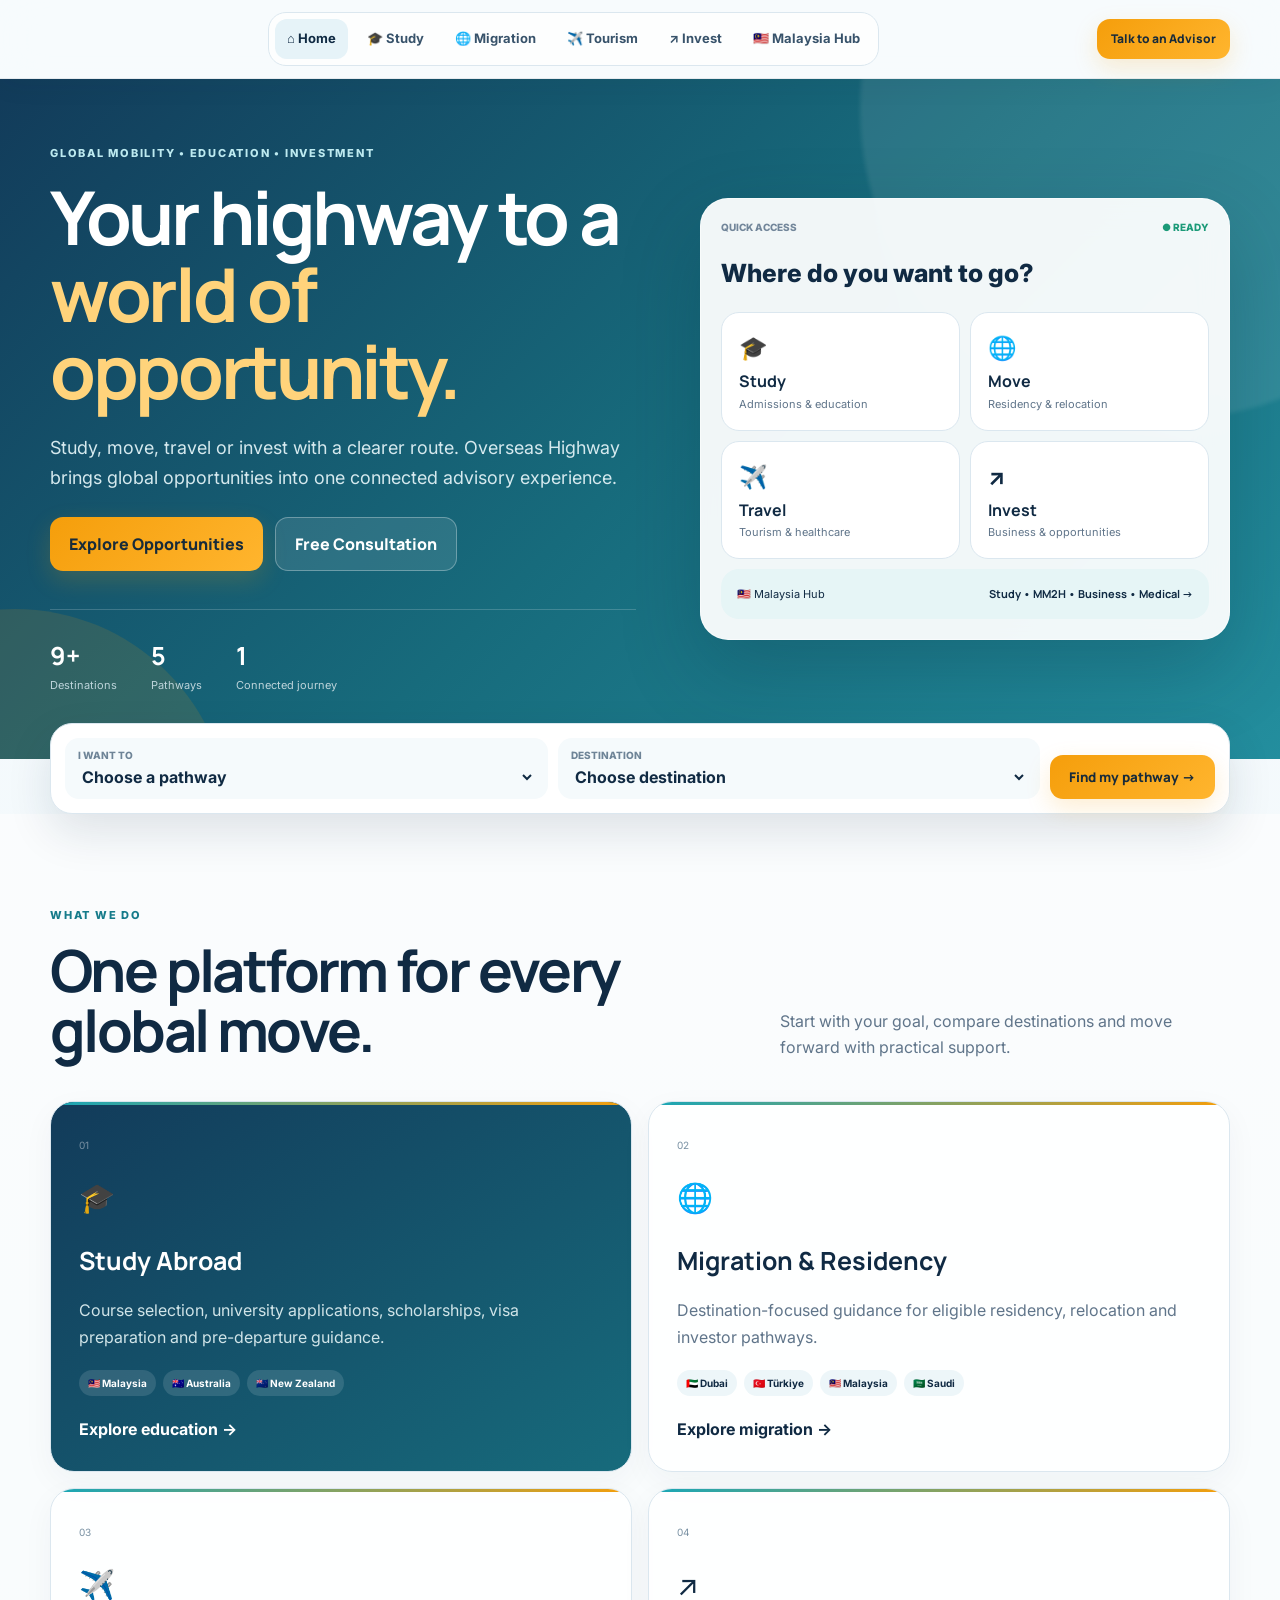
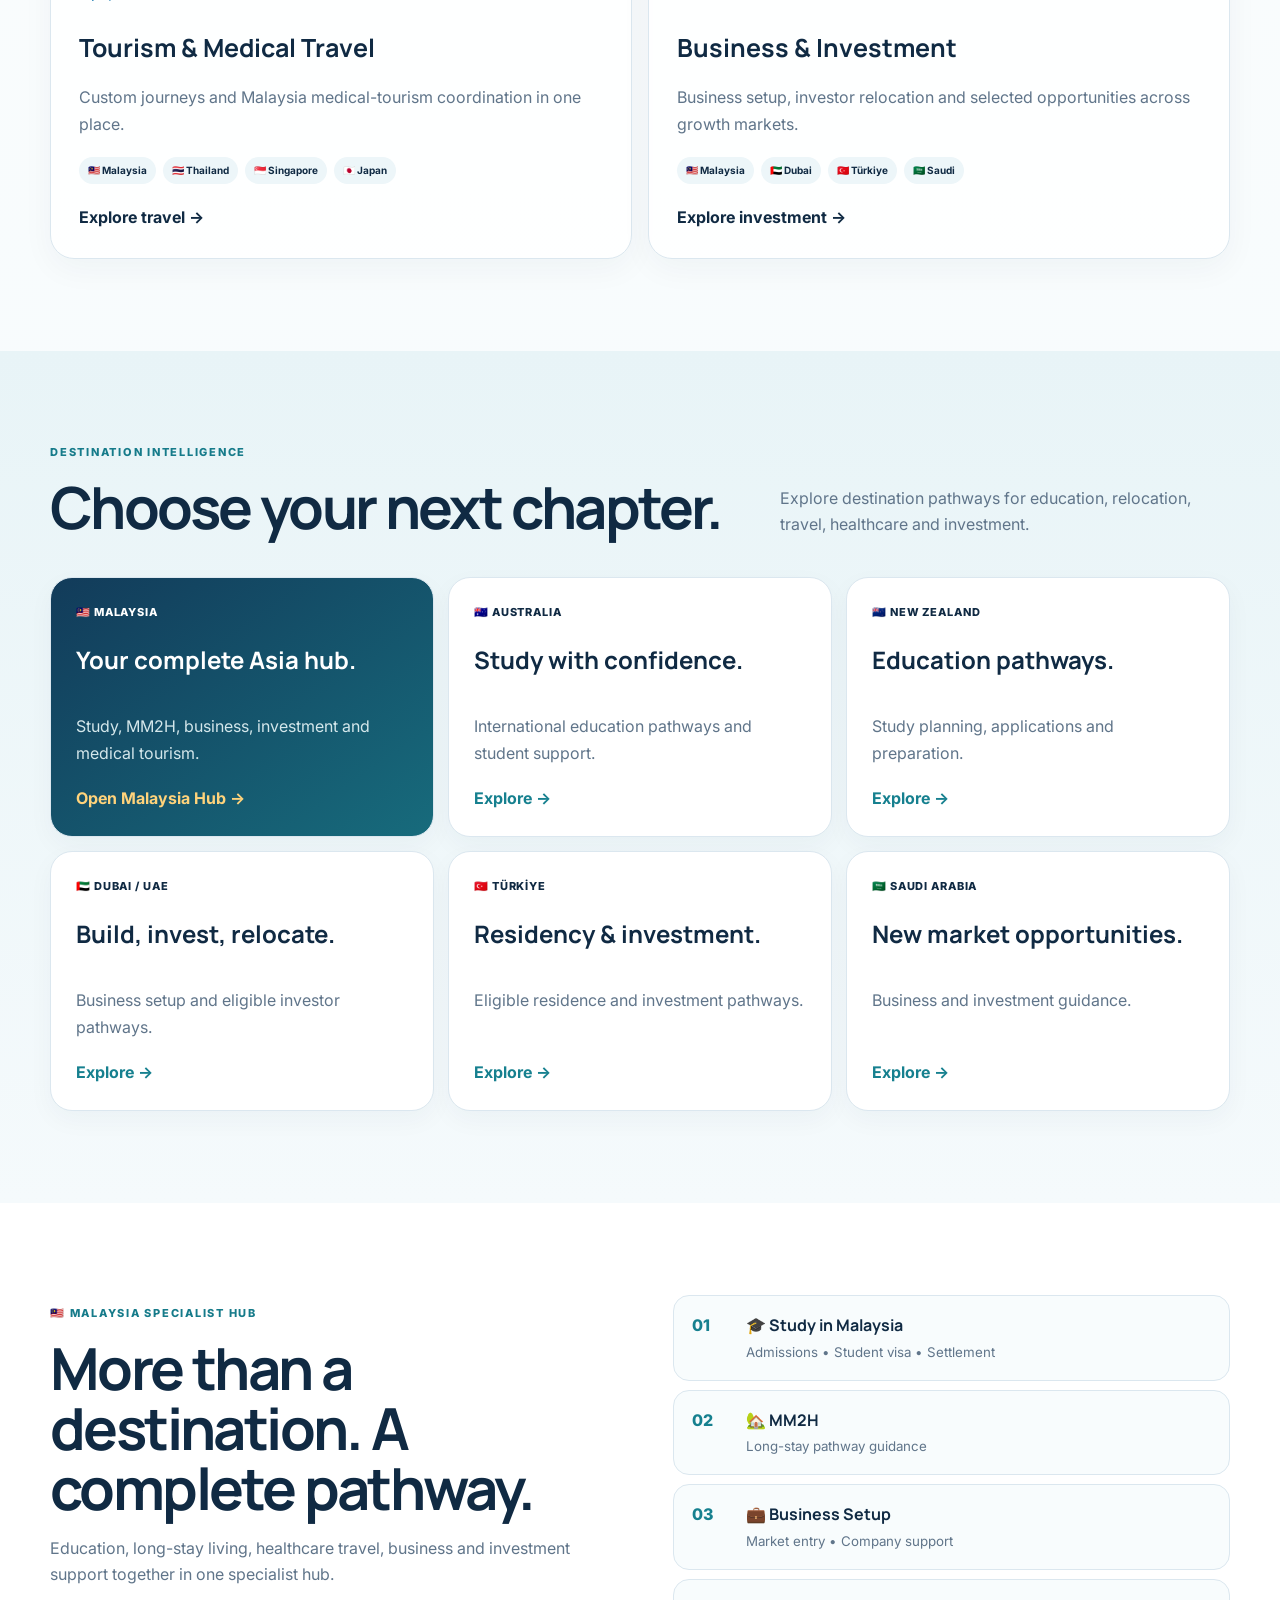
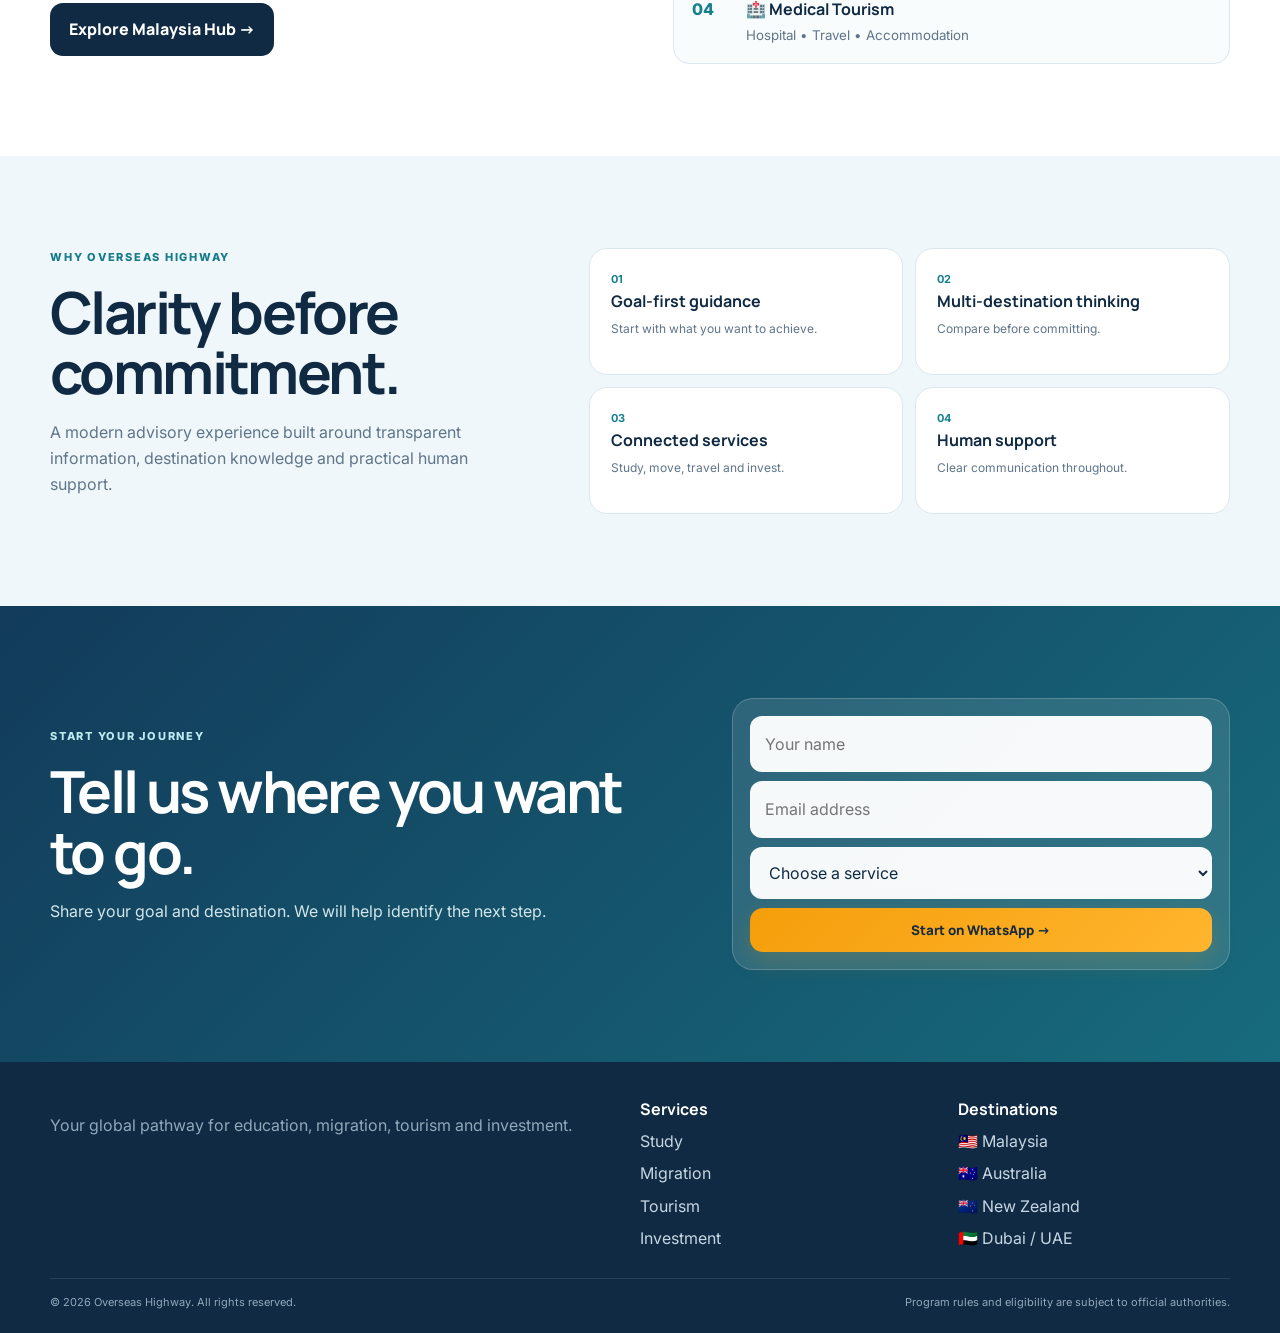
==== commit d509ef62: "Restore Home menu and stabilize header layout" ====
--- a/index.html
+++ b/index.html
@@ -1 +1 @@
-<!DOCTYPE html><html lang="en"><head><meta charset="UTF-8"><meta name="viewport" content="width=device-width,initial-scale=1"><title>Overseas Highway | Study, Move, Travel & Invest</title><meta name="description" content="Your connected pathway for international education, migration, tourism, medical travel and investment."><link rel="preconnect" href="https://fonts.googleapis.com"><link rel="preconnect" href="https://fonts.gstatic.com" crossorigin><link href="https://fonts.googleapis.com/css2?family=Inter:wght@400;500;600&family=Manrope:wght@600;700;800&display=swap" rel="stylesheet"><link rel="stylesheet" href="styles.css"></head><body><header class="site-header"><div class="container nav-wrap"><a class="brand" href="index.html"><span class="brand-symbol"></span><span><strong>OVERSEAS</strong><small>HIGHWAY</small></span></a><nav class="desktop-nav"><a href="study.html">Study</a><a href="migration.html">Migration</a><a href="tourism.html">Tourism</a><a href="investment.html">Invest</a><a href="malaysia.html">Malaysia Hub</a></nav><a class="btn btn-small btn-primary" href="#consultation">Talk to an Advisor</a><button class="menu-btn" aria-label="Menu">☰</button></div><div class="mobile-menu"><a href="study.html">🎓 Study</a><a href="migration.html">🌐 Migration</a><a href="tourism.html">✈️ Tourism</a><a href="investment.html">↗ Invest</a><a href="malaysia.html">🇲🇾 Malaysia Hub</a></div></header><main><section class="hero"><div class="container hero-grid"><div class="hero-copy"><div class="kicker">GLOBAL MOBILITY • EDUCATION • INVESTMENT</div><h1>Your highway to a <span>world of opportunity.</span></h1><p>Study, move, travel or invest with a clearer route. Overseas Highway brings global opportunities into one connected advisory experience.</p><div class="hero-actions"><a class="btn btn-primary" href="#smart-search">Explore Opportunities</a><a class="btn btn-secondary" href="#consultation">Free Consultation</a></div><div class="proof-row"><div><strong>9+</strong><span>Destinations</span></div><div><strong>5</strong><span>Pathways</span></div><div><strong>1</strong><span>Connected journey</span></div></div></div><div class="app-preview"><div class="app-head"><span>QUICK ACCESS</span><span class="live-dot">● READY</span></div><div class="app-title">Where do you want to go?</div><div class="app-grid"><a href="study.html"><b>🎓</b><strong>Study</strong><small>Admissions & education</small></a><a href="migration.html"><b>🌐</b><strong>Move</strong><small>Residency & relocation</small></a><a href="tourism.html"><b>✈️</b><strong>Travel</strong><small>Tourism & healthcare</small></a><a href="investment.html"><b>↗</b><strong>Invest</strong><small>Business & opportunities</small></a></div><a class="mini-banner" href="malaysia.html" style="text-decoration:none;color:inherit"><span>🇲🇾 Malaysia Hub</span><strong>Study • MM2H • Business • Medical →</strong></a></div></div></section><section id="smart-search" class="smart-search-wrap"><div class="container"><div class="smart-search"><div><label>I WANT TO</label><select id="serviceSelect"><option value="">Choose a pathway</option><option value="study">🎓 Study abroad</option><option value="migration">🌐 Move / migrate</option><option value="tourism">✈️ Travel</option><option value="investment">↗ Invest / start a business</option></select></div><div><label>DESTINATION</label><select id="destinationSelect"><option value="">Choose destination</option><option value="malaysia">🇲🇾 Malaysia</option><option value="australia">🇦🇺 Australia</option><option value="new-zealand">🇳🇿 New Zealand</option><option value="uae">🇦🇪 Dubai / UAE</option><option value="turkiye">🇹🇷 Türkiye</option><option value="saudi">🇸🇦 Saudi Arabia</option><option value="thailand">🇹🇭 Thailand</option><option value="singapore">🇸🇬 Singapore</option><option value="japan">🇯🇵 Japan</option></select></div><button id="exploreBtn" class="btn btn-primary">Find my pathway →</button></div></div></section><section class="section light"><div class="container"><div class="section-head"><div><div class="kicker dark">WHAT WE DO</div><h2>One platform for every global move.</h2></div><p>Start with your goal, compare destinations and move forward with practical support.</p></div><div class="service-grid"><a class="service-card featured" href="study.html"><span class="service-no">01</span><div class="service-icon">🎓</div><h3>Study Abroad</h3><p>Course selection, university applications, scholarships, visa preparation and pre-departure guidance.</p><div class="chips"><span>🇲🇾 Malaysia</span><span>🇦🇺 Australia</span><span>🇳🇿 New Zealand</span></div><b>Explore education →</b></a><a class="service-card" href="migration.html"><span class="service-no">02</span><div class="service-icon">🌐</div><h3>Migration & Residency</h3><p>Destination-focused guidance for eligible residency, relocation and investor pathways.</p><div class="chips"><span>🇦🇪 Dubai</span><span>🇹🇷 Türkiye</span><span>🇲🇾 Malaysia</span><span>🇸🇦 Saudi</span></div><b>Explore migration →</b></a><a class="service-card" href="tourism.html"><span class="service-no">03</span><div class="service-icon">✈️</div><h3>Tourism & Medical Travel</h3><p>Custom journeys and Malaysia medical-tourism coordination in one place.</p><div class="chips"><span>🇲🇾 Malaysia</span><span>🇹🇭 Thailand</span><span>🇸🇬 Singapore</span><span>🇯🇵 Japan</span></div><b>Explore travel →</b></a><a class="service-card" href="investment.html"><span class="service-no">04</span><div class="service-icon">↗</div><h3>Business & Investment</h3><p>Business setup, investor relocation and selected opportunities across growth markets.</p><div class="chips"><span>🇲🇾 Malaysia</span><span>🇦🇪 Dubai</span><span>🇹🇷 Türkiye</span><span>🇸🇦 Saudi</span></div><b>Explore investment →</b></a></div></div></section><section class="section destinations"><div class="container"><div class="section-head"><div><div class="kicker dark">DESTINATION INTELLIGENCE</div><h2>Choose your next chapter.</h2></div><p>Explore destination pathways for education, relocation, travel, healthcare and investment.</p></div><div class="destination-grid"><a class="destination-card highlight" href="malaysia.html"><span>🇲🇾 MALAYSIA</span><h3>Your complete Asia hub.</h3><p>Study, MM2H, business, investment and medical tourism.</p><b>Open Malaysia Hub →</b></a><a class="destination-card" href="study.html"><span>🇦🇺 AUSTRALIA</span><h3>Study with confidence.</h3><p>International education pathways and student support.</p><b>Explore →</b></a><a class="destination-card" href="study.html"><span>🇳🇿 NEW ZEALAND</span><h3>Education pathways.</h3><p>Study planning, applications and preparation.</p><b>Explore →</b></a><a class="destination-card" href="investment.html#dubai"><span>🇦🇪 DUBAI / UAE</span><h3>Build, invest, relocate.</h3><p>Business setup and eligible investor pathways.</p><b>Explore →</b></a><a class="destination-card" href="investment.html#turkiye"><span>🇹🇷 TÜRKİYE</span><h3>Residency & investment.</h3><p>Eligible residence and investment pathways.</p><b>Explore →</b></a><a class="destination-card" href="investment.html#saudi"><span>🇸🇦 SAUDI ARABIA</span><h3>New market opportunities.</h3><p>Business and investment guidance.</p><b>Explore →</b></a></div></div></section><section class="section malaysia-feature"><div class="container malaysia-feature-grid"><div><div class="kicker dark">🇲🇾 MALAYSIA SPECIALIST HUB</div><h2>More than a destination. A complete pathway.</h2><p>Education, long-stay living, healthcare travel, business and investment support together in one specialist hub.</p><a class="btn btn-dark" href="malaysia.html">Explore Malaysia Hub →</a></div><div class="malaysia-stack"><a href="malaysia.html#study"><span>01</span><strong>🎓 Study in Malaysia</strong><small>Admissions • Student visa • Settlement</small></a><a href="malaysia.html#mm2h"><span>02</span><strong>🏡 MM2H</strong><small>Long-stay pathway guidance</small></a><a href="malaysia.html#business"><span>03</span><strong>💼 Business Setup</strong><small>Market entry • Company support</small></a><a href="malaysia.html#medical"><span>04</span><strong>🏥 Medical Tourism</strong><small>Hospital • Travel • Accommodation</small></a></div></div></section><section class="section trust-section"><div class="container trust-grid"><div><div class="kicker dark">WHY OVERSEAS HIGHWAY</div><h2>Clarity before commitment.</h2><p>A modern advisory experience built around transparent information, destination knowledge and practical human support.</p></div><div class="trust-points"><div><b>01</b><strong>Goal-first guidance</strong><span>Start with what you want to achieve.</span></div><div><b>02</b><strong>Multi-destination thinking</strong><span>Compare before committing.</span></div><div><b>03</b><strong>Connected services</strong><span>Study, move, travel and invest.</span></div><div><b>04</b><strong>Human support</strong><span>Clear communication throughout.</span></div></div></div></section><section id="consultation" class="section consult-section"><div class="container consult-box"><div><div class="kicker">START YOUR JOURNEY</div><h2>Tell us where you want to go.</h2><p>Share your goal and destination. We will help identify the next step.</p></div><form class="consult-form"><input name="name" placeholder="Your name" required><input name="email" type="email" placeholder="Email address" required><select name="service" required><option value="">Choose a service</option><option>Study Abroad</option><option>Migration / Residency</option><option>Tourism</option><option>Medical Tourism</option><option>Business / Investment</option></select><button class="btn btn-primary" type="submit">Start on WhatsApp →</button></form></div></section></main><footer class="site-footer"><div class="container footer-grid"><div><a class="brand" href="index.html"><span class="brand-symbol"></span></a><p>Your global pathway for education, migration, tourism and investment.</p></div><div><strong>Services</strong><a href="study.html">Study</a><a href="migration.html">Migration</a><a href="tourism.html">Tourism</a><a href="investment.html">Investment</a></div><div><strong>Destinations</strong><a href="malaysia.html">🇲🇾 Malaysia</a><a href="study.html">🇦🇺 Australia</a><a href="study.html">🇳🇿 New Zealand</a><a href="investment.html#dubai">🇦🇪 Dubai / UAE</a></div></div><div class="container footer-bottom"><span>© <span id="year"></span> Overseas Highway. All rights reserved.</span><span>Program rules and eligibility are subject to official authorities.</span></div></footer><nav class="mobile-dock"><a href="index.html"><b>⌂</b><span>Home</span></a><a href="study.html"><b>🎓</b><span>Study</span></a><a href="tourism.html"><b>✈</b><span>Travel</span></a><a href="#consultation"><b>✦</b><span>Consult</span></a></nav><script src="script.js"></script></body></html>+<!DOCTYPE html><html lang="en"><head><meta charset="UTF-8"><meta name="viewport" content="width=device-width,initial-scale=1"><title>Overseas Highway | Study, Move, Travel & Invest</title><meta name="description" content="Your connected pathway for international education, migration, tourism, medical travel and investment."><link rel="preconnect" href="https://fonts.googleapis.com"><link rel="preconnect" href="https://fonts.gstatic.com" crossorigin><link href="https://fonts.googleapis.com/css2?family=Inter:wght@400;500;600&family=Manrope:wght@600;700;800&display=swap" rel="stylesheet"><link rel="stylesheet" href="styles.css"></head><body><header class="site-header"><div class="container nav-wrap"><a class="brand" href="index.html"><span class="brand-symbol"></span></a><nav class="desktop-nav"><a class="active" href="index.html">Home</a><a href="study.html">Study</a><a href="migration.html">Migration</a><a href="tourism.html">Tourism</a><a href="investment.html">Invest</a><a href="malaysia.html">Malaysia Hub</a></nav><a class="btn btn-small btn-primary" href="#consultation">Talk to an Advisor</a><button class="menu-btn" aria-label="Menu">☰</button></div><div class="mobile-menu"><a href="index.html">⌂ Home</a><a href="study.html">🎓 Study</a><a href="migration.html">🌐 Migration</a><a href="tourism.html">✈️ Tourism</a><a href="investment.html">↗ Invest</a><a href="malaysia.html">🇲🇾 Malaysia Hub</a></div></header><main><section class="hero"><div class="container hero-grid"><div class="hero-copy"><div class="kicker">GLOBAL MOBILITY • EDUCATION • INVESTMENT</div><h1>Your highway to a <span>world of opportunity.</span></h1><p>Study, move, travel or invest with a clearer route. Overseas Highway brings global opportunities into one connected advisory experience.</p><div class="hero-actions"><a class="btn btn-primary" href="#smart-search">Explore Opportunities</a><a class="btn btn-secondary" href="#consultation">Free Consultation</a></div><div class="proof-row"><div><strong>9+</strong><span>Destinations</span></div><div><strong>5</strong><span>Pathways</span></div><div><strong>1</strong><span>Connected journey</span></div></div></div><div class="app-preview"><div class="app-head"><span>QUICK ACCESS</span><span class="live-dot">● READY</span></div><div class="app-title">Where do you want to go?</div><div class="app-grid"><a href="study.html"><b>🎓</b><strong>Study</strong><small>Admissions & education</small></a><a href="migration.html"><b>🌐</b><strong>Move</strong><small>Residency & relocation</small></a><a href="tourism.html"><b>✈️</b><strong>Travel</strong><small>Tourism & healthcare</small></a><a href="investment.html"><b>↗</b><strong>Invest</strong><small>Business & opportunities</small></a></div><a class="mini-banner" href="malaysia.html" style="text-decoration:none;color:inherit"><span>🇲🇾 Malaysia Hub</span><strong>Study • MM2H • Business • Medical →</strong></a></div></div></section><section id="smart-search" class="smart-search-wrap"><div class="container"><div class="smart-search"><div><label>I WANT TO</label><select id="serviceSelect"><option value="">Choose a pathway</option><option value="study">🎓 Study abroad</option><option value="migration">🌐 Move / migrate</option><option value="tourism">✈️ Travel</option><option value="investment">↗ Invest / start a business</option></select></div><div><label>DESTINATION</label><select id="destinationSelect"><option value="">Choose destination</option><option value="malaysia">🇲🇾 Malaysia</option><option value="australia">🇦🇺 Australia</option><option value="new-zealand">🇳🇿 New Zealand</option><option value="uae">🇦🇪 Dubai / UAE</option><option value="turkiye">🇹🇷 Türkiye</option><option value="saudi">🇸🇦 Saudi Arabia</option><option value="thailand">🇹🇭 Thailand</option><option value="singapore">🇸🇬 Singapore</option><option value="japan">🇯🇵 Japan</option></select></div><button id="exploreBtn" class="btn btn-primary">Find my pathway →</button></div></div></section><section class="section light"><div class="container"><div class="section-head"><div><div class="kicker dark">WHAT WE DO</div><h2>One platform for every global move.</h2></div><p>Start with your goal, compare destinations and move forward with practical support.</p></div><div class="service-grid"><a class="service-card featured" href="study.html"><span class="service-no">01</span><div class="service-icon">🎓</div><h3>Study Abroad</h3><p>Course selection, university applications, scholarships, visa preparation and pre-departure guidance.</p><div class="chips"><span>🇲🇾 Malaysia</span><span>🇦🇺 Australia</span><span>🇳🇿 New Zealand</span></div><b>Explore education →</b></a><a class="service-card" href="migration.html"><span class="service-no">02</span><div class="service-icon">🌐</div><h3>Migration & Residency</h3><p>Destination-focused guidance for eligible residency, relocation and investor pathways.</p><div class="chips"><span>🇦🇪 Dubai</span><span>🇹🇷 Türkiye</span><span>🇲🇾 Malaysia</span><span>🇸🇦 Saudi</span></div><b>Explore migration →</b></a><a class="service-card" href="tourism.html"><span class="service-no">03</span><div class="service-icon">✈️</div><h3>Tourism & Medical Travel</h3><p>Custom journeys and Malaysia medical-tourism coordination in one place.</p><div class="chips"><span>🇲🇾 Malaysia</span><span>🇹🇭 Thailand</span><span>🇸🇬 Singapore</span><span>🇯🇵 Japan</span></div><b>Explore travel →</b></a><a class="service-card" href="investment.html"><span class="service-no">04</span><div class="service-icon">↗</div><h3>Business & Investment</h3><p>Business setup, investor relocation and selected opportunities across growth markets.</p><div class="chips"><span>🇲🇾 Malaysia</span><span>🇦🇪 Dubai</span><span>🇹🇷 Türkiye</span><span>🇸🇦 Saudi</span></div><b>Explore investment →</b></a></div></div></section><section class="section destinations"><div class="container"><div class="section-head"><div><div class="kicker dark">DESTINATION INTELLIGENCE</div><h2>Choose your next chapter.</h2></div><p>Explore destination pathways for education, relocation, travel, healthcare and investment.</p></div><div class="destination-grid"><a class="destination-card highlight" href="malaysia.html"><span>🇲🇾 MALAYSIA</span><h3>Your complete Asia hub.</h3><p>Study, MM2H, business, investment and medical tourism.</p><b>Open Malaysia Hub →</b></a><a class="destination-card" href="study.html"><span>🇦🇺 AUSTRALIA</span><h3>Study with confidence.</h3><p>International education pathways and student support.</p><b>Explore →</b></a><a class="destination-card" href="study.html"><span>🇳🇿 NEW ZEALAND</span><h3>Education pathways.</h3><p>Study planning, applications and preparation.</p><b>Explore →</b></a><a class="destination-card" href="investment.html#dubai"><span>🇦🇪 DUBAI / UAE</span><h3>Build, invest, relocate.</h3><p>Business setup and eligible investor pathways.</p><b>Explore →</b></a><a class="destination-card" href="investment.html#turkiye"><span>🇹🇷 TÜRKİYE</span><h3>Residency & investment.</h3><p>Eligible residence and investment pathways.</p><b>Explore →</b></a><a class="destination-card" href="investment.html#saudi"><span>🇸🇦 SAUDI ARABIA</span><h3>New market opportunities.</h3><p>Business and investment guidance.</p><b>Explore →</b></a></div></div></section><section class="section malaysia-feature"><div class="container malaysia-feature-grid"><div><div class="kicker dark">🇲🇾 MALAYSIA SPECIALIST HUB</div><h2>More than a destination. A complete pathway.</h2><p>Education, long-stay living, healthcare travel, business and investment support together in one specialist hub.</p><a class="btn btn-dark" href="malaysia.html">Explore Malaysia Hub →</a></div><div class="malaysia-stack"><a href="malaysia.html#study"><span>01</span><strong>🎓 Study in Malaysia</strong><small>Admissions • Student visa • Settlement</small></a><a href="malaysia.html#mm2h"><span>02</span><strong>🏡 MM2H</strong><small>Long-stay pathway guidance</small></a><a href="malaysia.html#business"><span>03</span><strong>💼 Business Setup</strong><small>Market entry • Company support</small></a><a href="malaysia.html#medical"><span>04</span><strong>🏥 Medical Tourism</strong><small>Hospital • Travel • Accommodation</small></a></div></div></section><section class="section trust-section"><div class="container trust-grid"><div><div class="kicker dark">WHY OVERSEAS HIGHWAY</div><h2>Clarity before commitment.</h2><p>A modern advisory experience built around transparent information, destination knowledge and practical human support.</p></div><div class="trust-points"><div><b>01</b><strong>Goal-first guidance</strong><span>Start with what you want to achieve.</span></div><div><b>02</b><strong>Multi-destination thinking</strong><span>Compare before committing.</span></div><div><b>03</b><strong>Connected services</strong><span>Study, move, travel and invest.</span></div><div><b>04</b><strong>Human support</strong><span>Clear communication throughout.</span></div></div></div></section><section id="consultation" class="section consult-section"><div class="container consult-box"><div><div class="kicker">START YOUR JOURNEY</div><h2>Tell us where you want to go.</h2><p>Share your goal and destination. We will help identify the next step.</p></div><form class="consult-form"><input name="name" placeholder="Your name" required><input name="email" type="email" placeholder="Email address" required><select name="service" required><option value="">Choose a service</option><option>Study Abroad</option><option>Migration / Residency</option><option>Tourism</option><option>Medical Tourism</option><option>Business / Investment</option></select><button class="btn btn-primary" type="submit">Start on WhatsApp →</button></form></div></section></main><footer class="site-footer"><div class="container footer-grid"><div><a class="brand" href="index.html"><span class="brand-symbol"></span></a><p>Your global pathway for education, migration, tourism and investment.</p></div><div><strong>Services</strong><a href="study.html">Study</a><a href="migration.html">Migration</a><a href="tourism.html">Tourism</a><a href="investment.html">Investment</a></div><div><strong>Destinations</strong><a href="malaysia.html">🇲🇾 Malaysia</a><a href="study.html">🇦🇺 Australia</a><a href="study.html">🇳🇿 New Zealand</a><a href="investment.html#dubai">🇦🇪 Dubai / UAE</a></div></div><div class="container footer-bottom"><span>© <span id="year"></span> Overseas Highway. All rights reserved.</span><span>Program rules and eligibility are subject to official authorities.</span></div></footer><nav class="mobile-dock"><a href="index.html"><b>⌂</b><span>Home</span></a><a href="study.html"><b>🎓</b><span>Study</span></a><a href="tourism.html"><b>✈</b><span>Travel</span></a><a href="#consultation"><b>✦</b><span>Consult</span></a></nav><script src="script.js"></script></body></html>
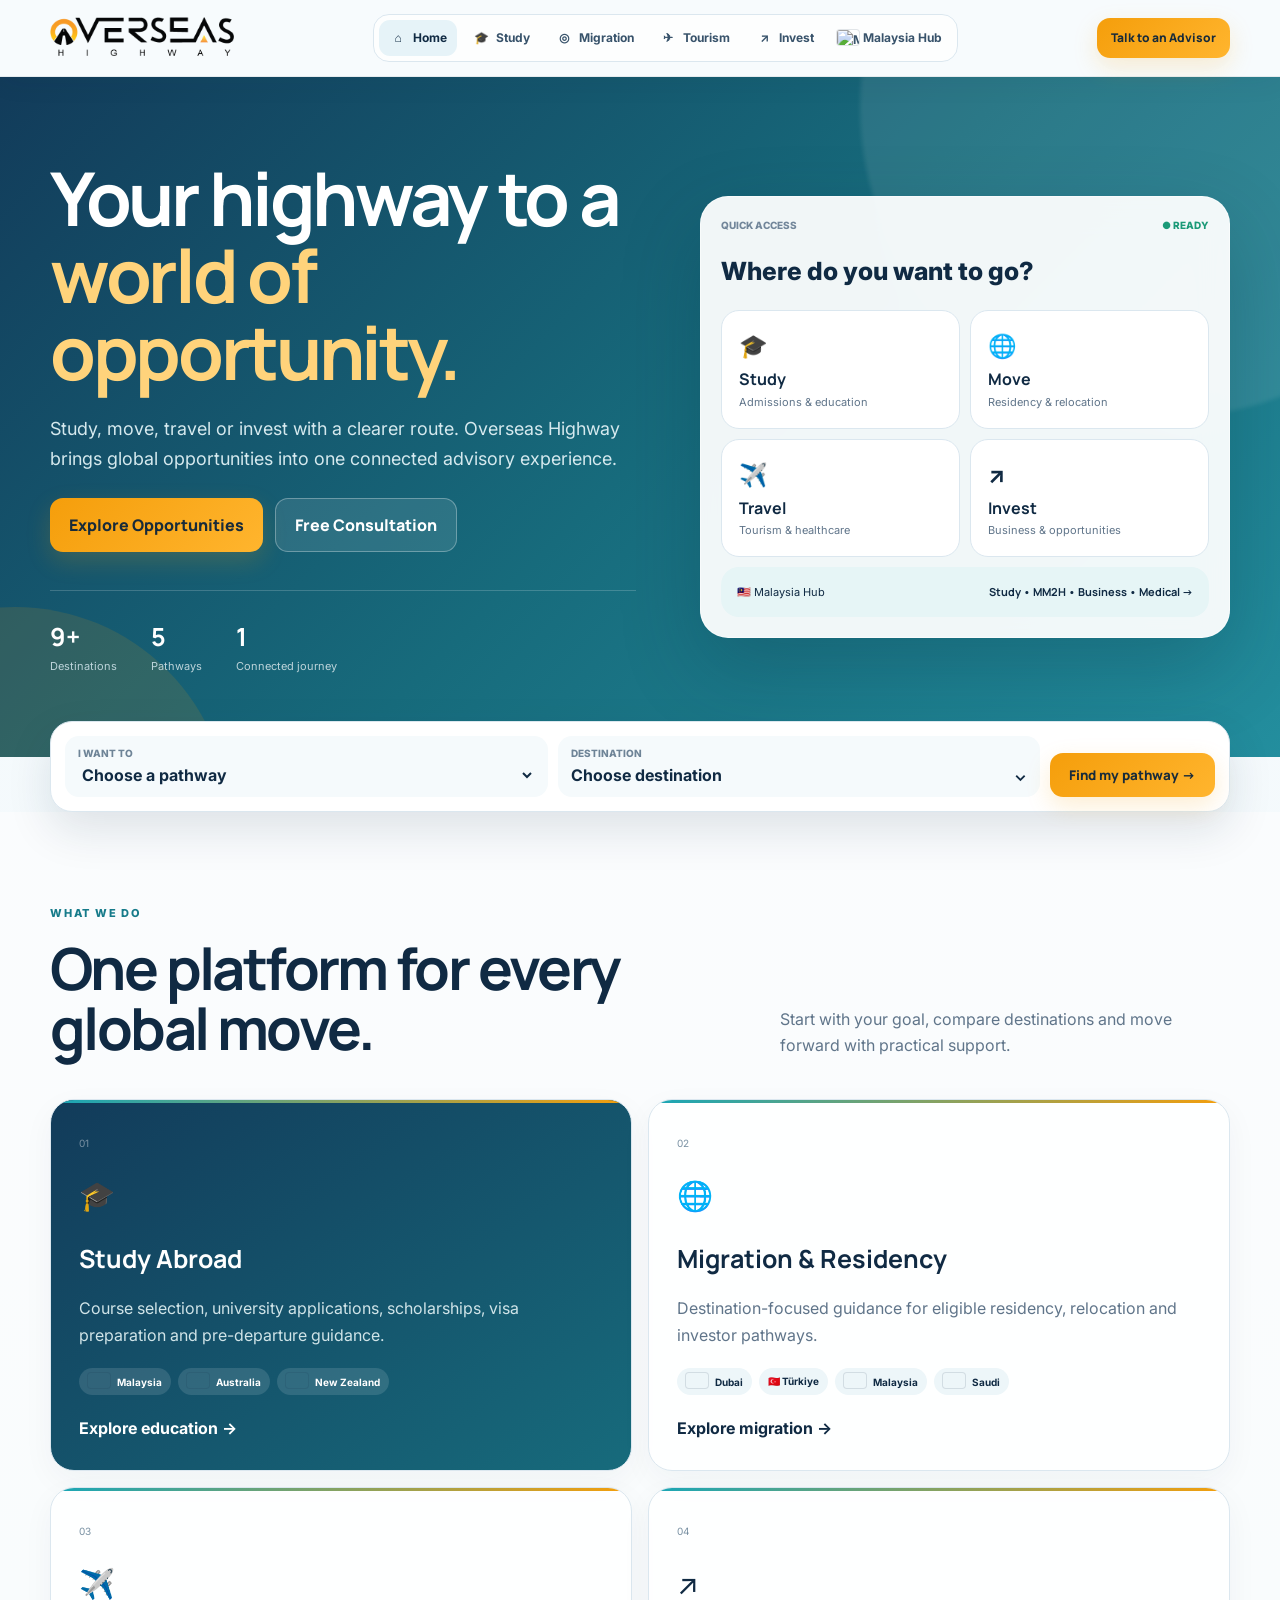
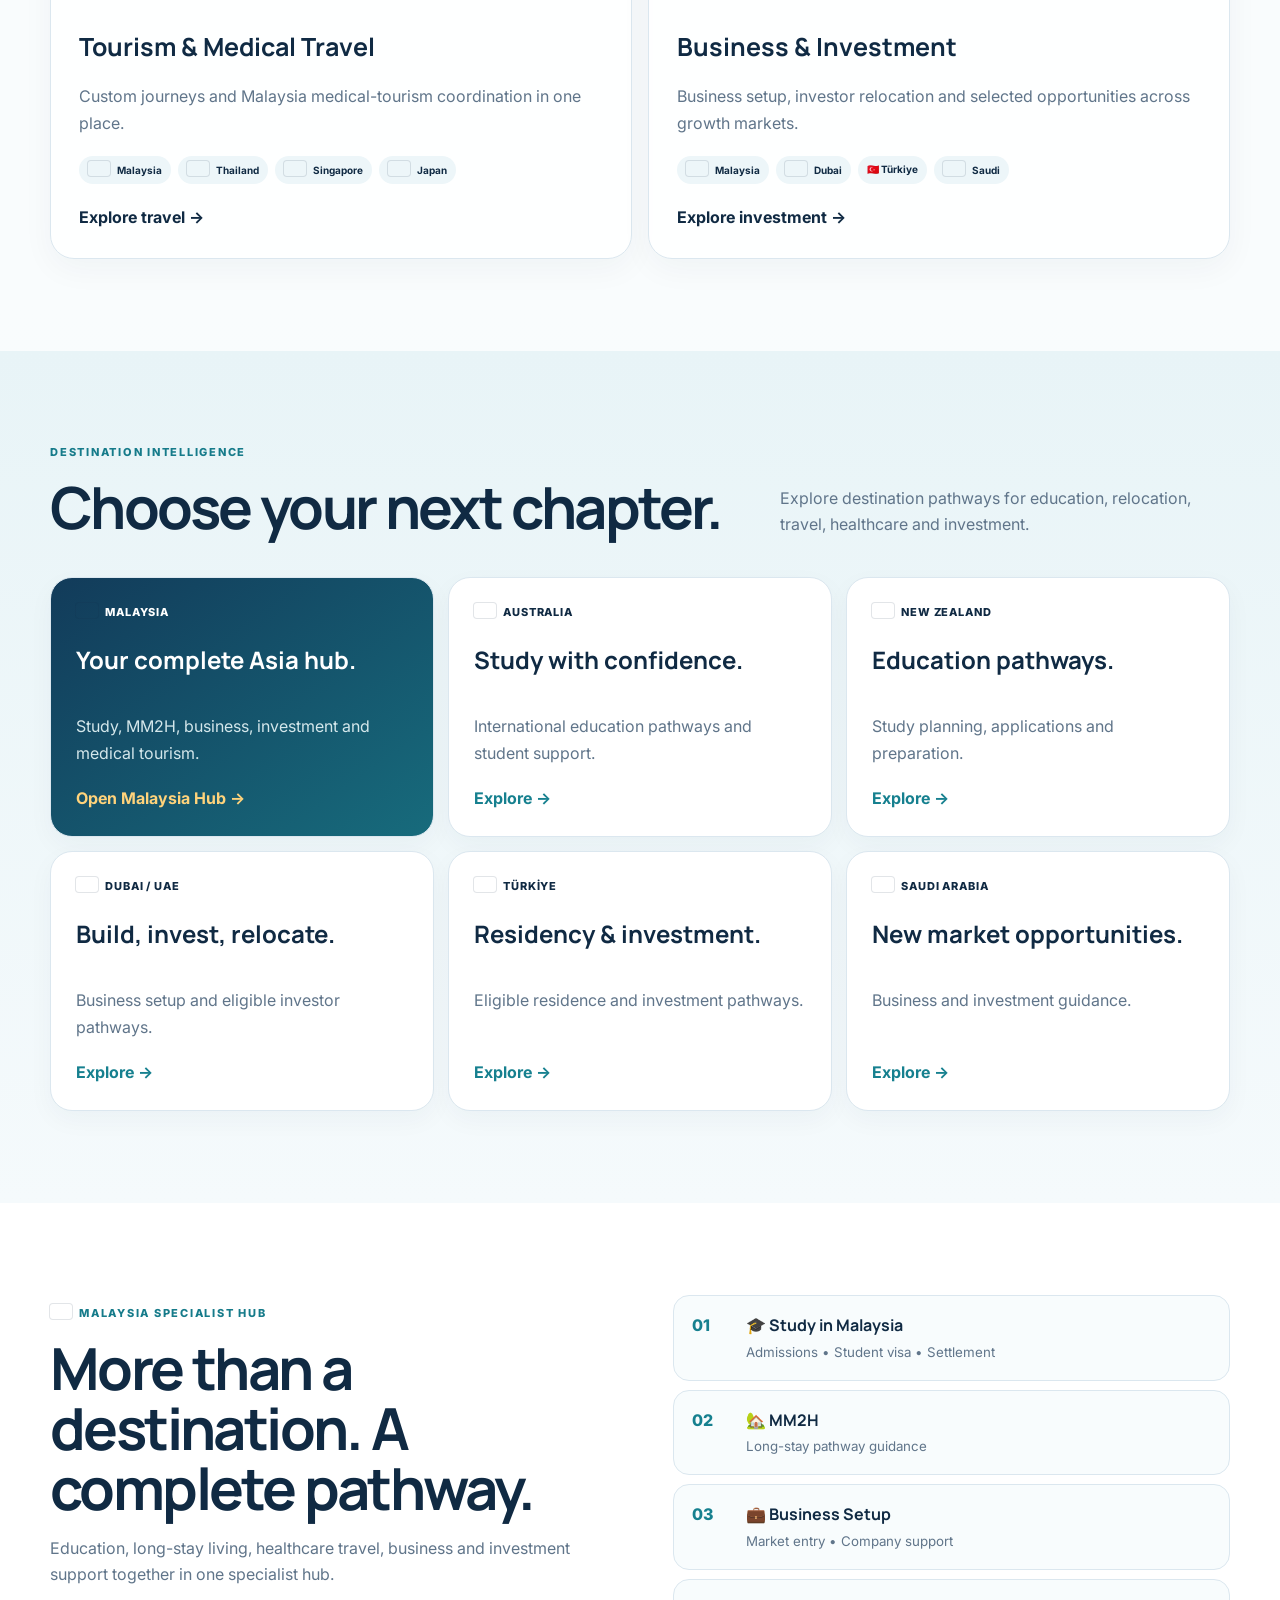
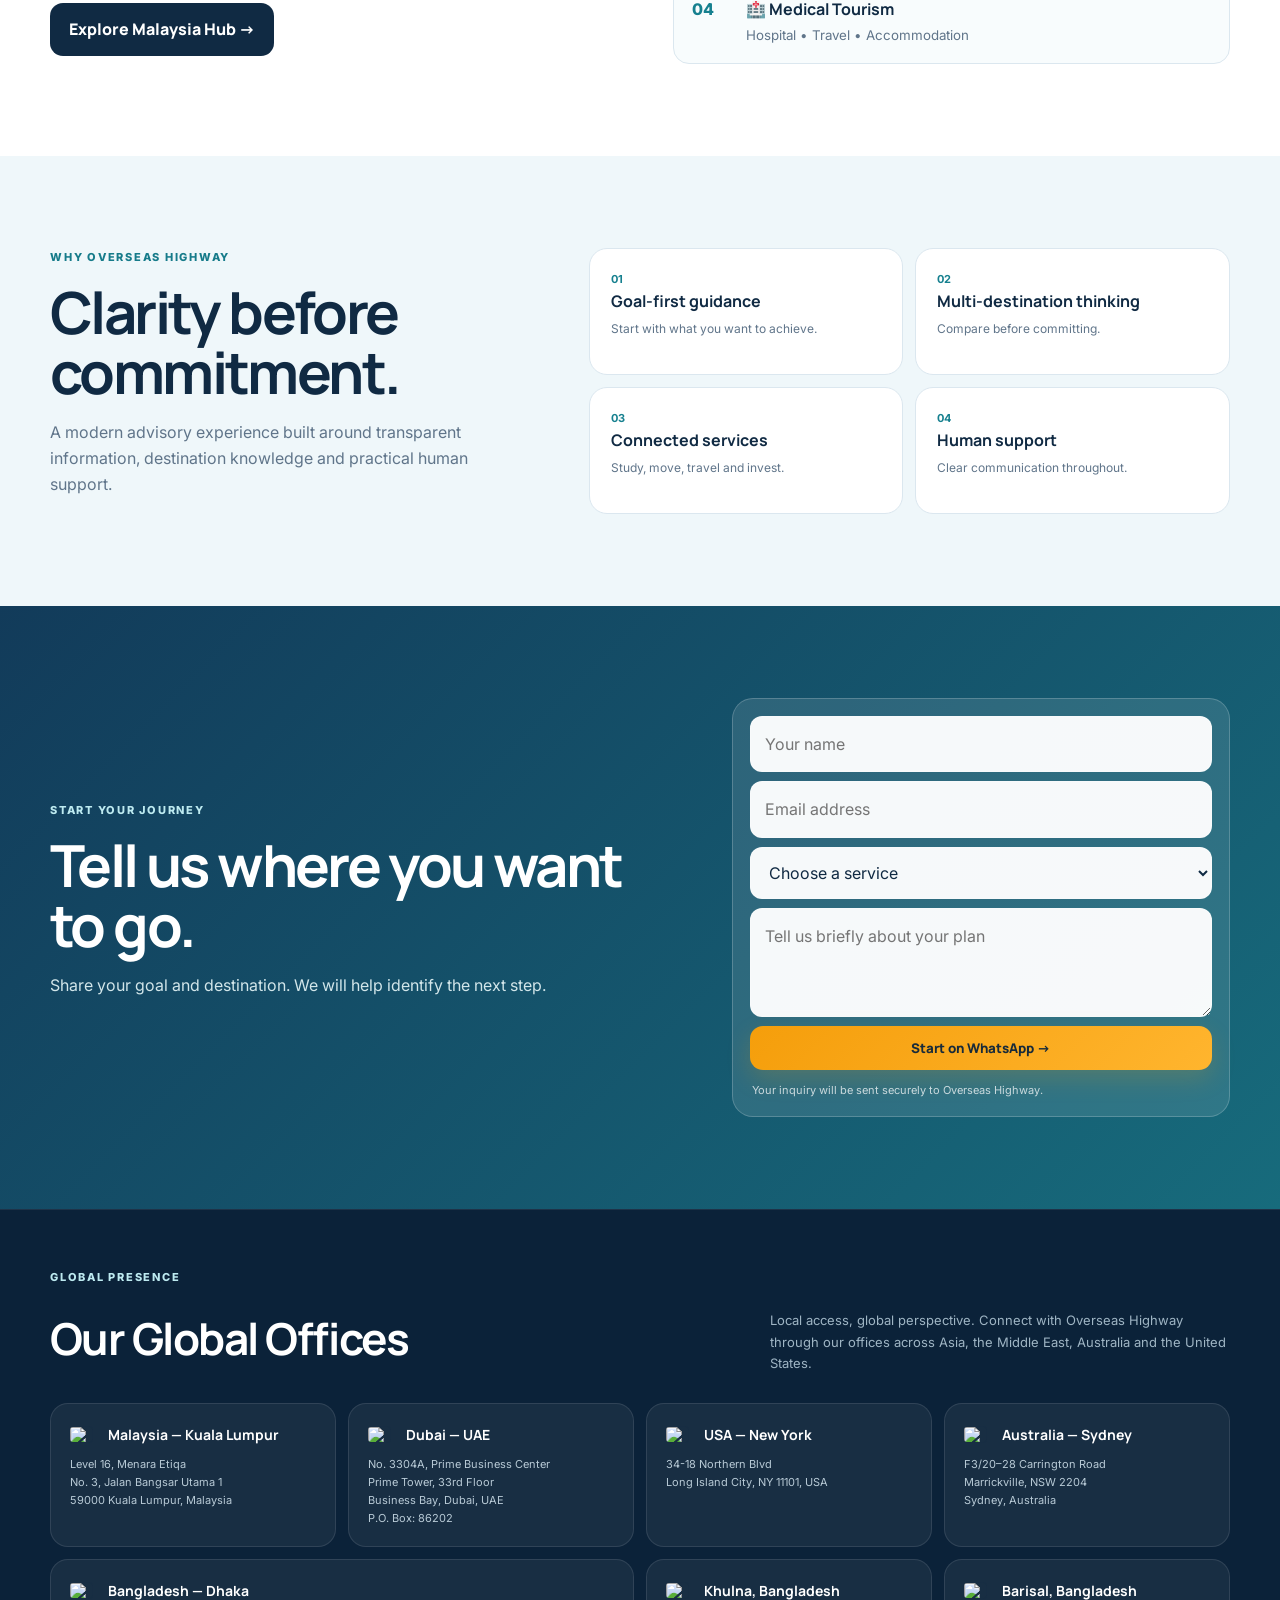
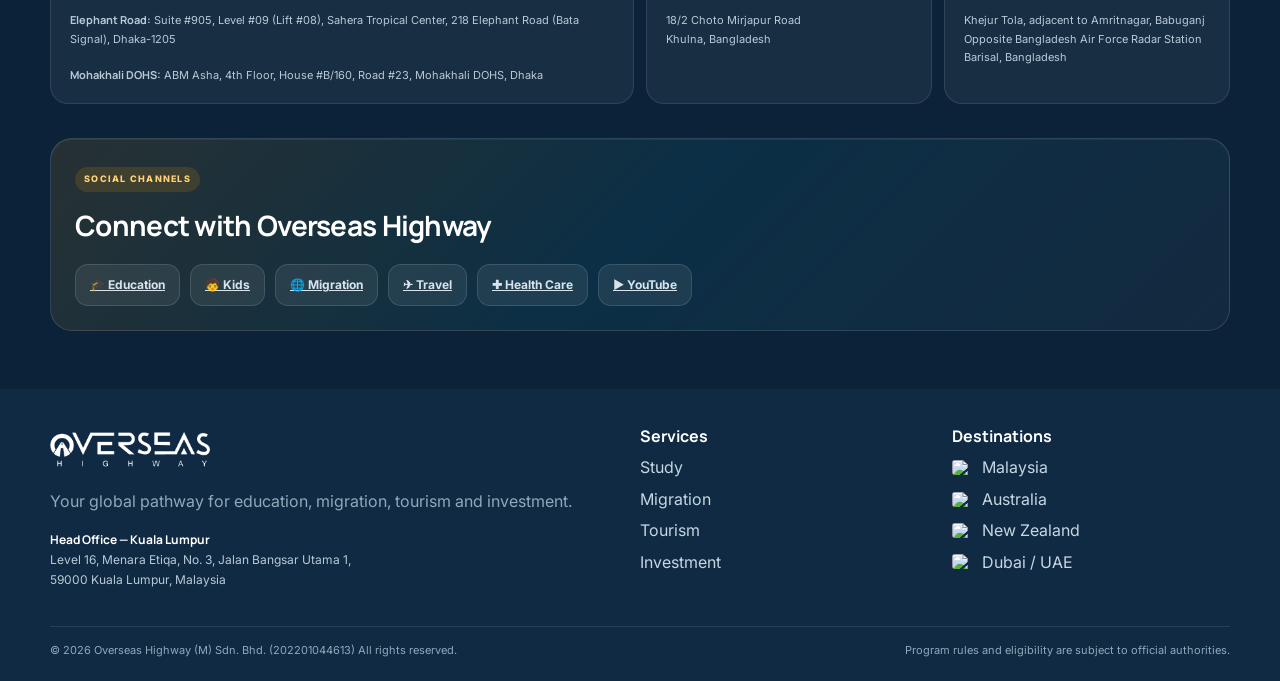
==== commit 1d003035: "Refine homepage tone and enable subtle motion" ====
--- a/index.html
+++ b/index.html
@@ -1 +1 @@
-<!DOCTYPE html><html lang="en"><head><meta charset="UTF-8"><meta name="viewport" content="width=device-width,initial-scale=1"><title>Overseas Highway | Study, Move, Travel & Invest</title><meta name="description" content="Your connected pathway for international education, migration, tourism, medical travel and investment."><link rel="preconnect" href="https://fonts.googleapis.com"><link rel="preconnect" href="https://fonts.gstatic.com" crossorigin><link href="https://fonts.googleapis.com/css2?family=Inter:wght@400;500;600&family=Manrope:wght@600;700;800&display=swap" rel="stylesheet"><link rel="stylesheet" href="styles.css"></head><body><header class="site-header"><div class="container nav-wrap"><a class="brand" href="index.html"><span class="brand-symbol"></span></a><nav class="desktop-nav"><a class="active" href="index.html">Home</a><a href="study.html">Study</a><a href="migration.html">Migration</a><a href="tourism.html">Tourism</a><a href="investment.html">Invest</a><a href="malaysia.html">Malaysia Hub</a></nav><a class="btn btn-small btn-primary" href="#consultation">Talk to an Advisor</a><button class="menu-btn" aria-label="Menu">☰</button></div><div class="mobile-menu"><a href="index.html">⌂ Home</a><a href="study.html">🎓 Study</a><a href="migration.html">🌐 Migration</a><a href="tourism.html">✈️ Tourism</a><a href="investment.html">↗ Invest</a><a href="malaysia.html">🇲🇾 Malaysia Hub</a></div></header><main><section class="hero"><div class="container hero-grid"><div class="hero-copy"><div class="kicker">GLOBAL MOBILITY • EDUCATION • INVESTMENT</div><h1>Your highway to a <span>world of opportunity.</span></h1><p>Study, move, travel or invest with a clearer route. Overseas Highway brings global opportunities into one connected advisory experience.</p><div class="hero-actions"><a class="btn btn-primary" href="#smart-search">Explore Opportunities</a><a class="btn btn-secondary" href="#consultation">Free Consultation</a></div><div class="proof-row"><div><strong>9+</strong><span>Destinations</span></div><div><strong>5</strong><span>Pathways</span></div><div><strong>1</strong><span>Connected journey</span></div></div></div><div class="app-preview"><div class="app-head"><span>QUICK ACCESS</span><span class="live-dot">● READY</span></div><div class="app-title">Where do you want to go?</div><div class="app-grid"><a href="study.html"><b>🎓</b><strong>Study</strong><small>Admissions & education</small></a><a href="migration.html"><b>🌐</b><strong>Move</strong><small>Residency & relocation</small></a><a href="tourism.html"><b>✈️</b><strong>Travel</strong><small>Tourism & healthcare</small></a><a href="investment.html"><b>↗</b><strong>Invest</strong><small>Business & opportunities</small></a></div><a class="mini-banner" href="malaysia.html" style="text-decoration:none;color:inherit"><span>🇲🇾 Malaysia Hub</span><strong>Study • MM2H • Business • Medical →</strong></a></div></div></section><section id="smart-search" class="smart-search-wrap"><div class="container"><div class="smart-search"><div><label>I WANT TO</label><select id="serviceSelect"><option value="">Choose a pathway</option><option value="study">🎓 Study abroad</option><option value="migration">🌐 Move / migrate</option><option value="tourism">✈️ Travel</option><option value="investment">↗ Invest / start a business</option></select></div><div><label>DESTINATION</label><select id="destinationSelect"><option value="">Choose destination</option><option value="malaysia">🇲🇾 Malaysia</option><option value="australia">🇦🇺 Australia</option><option value="new-zealand">🇳🇿 New Zealand</option><option value="uae">🇦🇪 Dubai / UAE</option><option value="turkiye">🇹🇷 Türkiye</option><option value="saudi">🇸🇦 Saudi Arabia</option><option value="thailand">🇹🇭 Thailand</option><option value="singapore">🇸🇬 Singapore</option><option value="japan">🇯🇵 Japan</option></select></div><button id="exploreBtn" class="btn btn-primary">Find my pathway →</button></div></div></section><section class="section light"><div class="container"><div class="section-head"><div><div class="kicker dark">WHAT WE DO</div><h2>One platform for every global move.</h2></div><p>Start with your goal, compare destinations and move forward with practical support.</p></div><div class="service-grid"><a class="service-card featured" href="study.html"><span class="service-no">01</span><div class="service-icon">🎓</div><h3>Study Abroad</h3><p>Course selection, university applications, scholarships, visa preparation and pre-departure guidance.</p><div class="chips"><span>🇲🇾 Malaysia</span><span>🇦🇺 Australia</span><span>🇳🇿 New Zealand</span></div><b>Explore education →</b></a><a class="service-card" href="migration.html"><span class="service-no">02</span><div class="service-icon">🌐</div><h3>Migration & Residency</h3><p>Destination-focused guidance for eligible residency, relocation and investor pathways.</p><div class="chips"><span>🇦🇪 Dubai</span><span>🇹🇷 Türkiye</span><span>🇲🇾 Malaysia</span><span>🇸🇦 Saudi</span></div><b>Explore migration →</b></a><a class="service-card" href="tourism.html"><span class="service-no">03</span><div class="service-icon">✈️</div><h3>Tourism & Medical Travel</h3><p>Custom journeys and Malaysia medical-tourism coordination in one place.</p><div class="chips"><span>🇲🇾 Malaysia</span><span>🇹🇭 Thailand</span><span>🇸🇬 Singapore</span><span>🇯🇵 Japan</span></div><b>Explore travel →</b></a><a class="service-card" href="investment.html"><span class="service-no">04</span><div class="service-icon">↗</div><h3>Business & Investment</h3><p>Business setup, investor relocation and selected opportunities across growth markets.</p><div class="chips"><span>🇲🇾 Malaysia</span><span>🇦🇪 Dubai</span><span>🇹🇷 Türkiye</span><span>🇸🇦 Saudi</span></div><b>Explore investment →</b></a></div></div></section><section class="section destinations"><div class="container"><div class="section-head"><div><div class="kicker dark">DESTINATION INTELLIGENCE</div><h2>Choose your next chapter.</h2></div><p>Explore destination pathways for education, relocation, travel, healthcare and investment.</p></div><div class="destination-grid"><a class="destination-card highlight" href="malaysia.html"><span>🇲🇾 MALAYSIA</span><h3>Your complete Asia hub.</h3><p>Study, MM2H, business, investment and medical tourism.</p><b>Open Malaysia Hub →</b></a><a class="destination-card" href="study.html"><span>🇦🇺 AUSTRALIA</span><h3>Study with confidence.</h3><p>International education pathways and student support.</p><b>Explore →</b></a><a class="destination-card" href="study.html"><span>🇳🇿 NEW ZEALAND</span><h3>Education pathways.</h3><p>Study planning, applications and preparation.</p><b>Explore →</b></a><a class="destination-card" href="investment.html#dubai"><span>🇦🇪 DUBAI / UAE</span><h3>Build, invest, relocate.</h3><p>Business setup and eligible investor pathways.</p><b>Explore →</b></a><a class="destination-card" href="investment.html#turkiye"><span>🇹🇷 TÜRKİYE</span><h3>Residency & investment.</h3><p>Eligible residence and investment pathways.</p><b>Explore →</b></a><a class="destination-card" href="investment.html#saudi"><span>🇸🇦 SAUDI ARABIA</span><h3>New market opportunities.</h3><p>Business and investment guidance.</p><b>Explore →</b></a></div></div></section><section class="section malaysia-feature"><div class="container malaysia-feature-grid"><div><div class="kicker dark">🇲🇾 MALAYSIA SPECIALIST HUB</div><h2>More than a destination. A complete pathway.</h2><p>Education, long-stay living, healthcare travel, business and investment support together in one specialist hub.</p><a class="btn btn-dark" href="malaysia.html">Explore Malaysia Hub →</a></div><div class="malaysia-stack"><a href="malaysia.html#study"><span>01</span><strong>🎓 Study in Malaysia</strong><small>Admissions • Student visa • Settlement</small></a><a href="malaysia.html#mm2h"><span>02</span><strong>🏡 MM2H</strong><small>Long-stay pathway guidance</small></a><a href="malaysia.html#business"><span>03</span><strong>💼 Business Setup</strong><small>Market entry • Company support</small></a><a href="malaysia.html#medical"><span>04</span><strong>🏥 Medical Tourism</strong><small>Hospital • Travel • Accommodation</small></a></div></div></section><section class="section trust-section"><div class="container trust-grid"><div><div class="kicker dark">WHY OVERSEAS HIGHWAY</div><h2>Clarity before commitment.</h2><p>A modern advisory experience built around transparent information, destination knowledge and practical human support.</p></div><div class="trust-points"><div><b>01</b><strong>Goal-first guidance</strong><span>Start with what you want to achieve.</span></div><div><b>02</b><strong>Multi-destination thinking</strong><span>Compare before committing.</span></div><div><b>03</b><strong>Connected services</strong><span>Study, move, travel and invest.</span></div><div><b>04</b><strong>Human support</strong><span>Clear communication throughout.</span></div></div></div></section><section id="consultation" class="section consult-section"><div class="container consult-box"><div><div class="kicker">START YOUR JOURNEY</div><h2>Tell us where you want to go.</h2><p>Share your goal and destination. We will help identify the next step.</p></div><form class="consult-form"><input name="name" placeholder="Your name" required><input name="email" type="email" placeholder="Email address" required><select name="service" required><option value="">Choose a service</option><option>Study Abroad</option><option>Migration / Residency</option><option>Tourism</option><option>Medical Tourism</option><option>Business / Investment</option></select><button class="btn btn-primary" type="submit">Start on WhatsApp →</button></form></div></section></main><footer class="site-footer"><div class="container footer-grid"><div><a class="brand" href="index.html"><span class="brand-symbol"></span></a><p>Your global pathway for education, migration, tourism and investment.</p></div><div><strong>Services</strong><a href="study.html">Study</a><a href="migration.html">Migration</a><a href="tourism.html">Tourism</a><a href="investment.html">Investment</a></div><div><strong>Destinations</strong><a href="malaysia.html">🇲🇾 Malaysia</a><a href="study.html">🇦🇺 Australia</a><a href="study.html">🇳🇿 New Zealand</a><a href="investment.html#dubai">🇦🇪 Dubai / UAE</a></div></div><div class="container footer-bottom"><span>© <span id="year"></span> Overseas Highway. All rights reserved.</span><span>Program rules and eligibility are subject to official authorities.</span></div></footer><nav class="mobile-dock"><a href="index.html"><b>⌂</b><span>Home</span></a><a href="study.html"><b>🎓</b><span>Study</span></a><a href="tourism.html"><b>✈</b><span>Travel</span></a><a href="#consultation"><b>✦</b><span>Consult</span></a></nav><script src="script.js"></script></body></html>+<!DOCTYPE html><html lang="en"><head><meta charset="UTF-8"><meta name="viewport" content="width=device-width,initial-scale=1"><title>Overseas Highway | Study, Move, Travel & Invest</title><meta name="description" content="Your connected pathway for international education, migration, tourism, medical travel and investment."><link rel="preconnect" href="https://fonts.googleapis.com"><link rel="preconnect" href="https://fonts.gstatic.com" crossorigin><link href="https://fonts.googleapis.com/css2?family=Inter:wght@400;500;600&family=Manrope:wght@600;700;800&display=swap" rel="stylesheet"><link rel="stylesheet" href="styles.css"></head><body><header class="site-header"><div class="container nav-wrap"><a class="brand" href="index.html"><span class="brand-symbol"></span></a><nav class="desktop-nav"><a class="active" href="index.html">Home</a><a href="study.html">Study</a><a href="migration.html">Migration</a><a href="tourism.html">Tourism</a><a href="investment.html">Invest</a><a href="malaysia.html">Malaysia Hub</a></nav><a class="btn btn-small btn-primary" href="#consultation">Talk to an Advisor</a><button class="menu-btn" aria-label="Menu">☰</button></div><div class="mobile-menu"><a href="index.html">⌂ Home</a><a href="study.html">🎓 Study</a><a href="migration.html">🌐 Migration</a><a href="tourism.html">✈️ Tourism</a><a href="investment.html">↗ Invest</a><a href="malaysia.html">🇲🇾 Malaysia Hub</a></div></header><main><section class="hero"><div class="container hero-grid"><div class="hero-copy"><h1>Your highway to a <span>world of opportunity.</span></h1><p>Study, move, travel or invest with a clearer route. Overseas Highway brings global opportunities into one connected advisory experience.</p><div class="hero-actions"><a class="btn btn-primary" href="#smart-search">Explore Opportunities</a><a class="btn btn-secondary" href="#consultation">Free Consultation</a></div><div class="proof-row"><div><strong>9+</strong><span>Destinations</span></div><div><strong>5</strong><span>Pathways</span></div><div><strong>1</strong><span>Connected journey</span></div></div></div><div class="app-preview"><div class="app-head"><span>QUICK ACCESS</span><span class="live-dot">● READY</span></div><div class="app-title">Where do you want to go?</div><div class="app-grid"><a href="study.html"><b>🎓</b><strong>Study</strong><small>Admissions & education</small></a><a href="migration.html"><b>🌐</b><strong>Move</strong><small>Residency & relocation</small></a><a href="tourism.html"><b>✈️</b><strong>Travel</strong><small>Tourism & healthcare</small></a><a href="investment.html"><b>↗</b><strong>Invest</strong><small>Business & opportunities</small></a></div><a class="mini-banner" href="malaysia.html" style="text-decoration:none;color:inherit"><span>🇲🇾 Malaysia Hub</span><strong>Study • MM2H • Business • Medical →</strong></a></div></div></section><section id="smart-search" class="smart-search-wrap"><div class="container"><div class="smart-search"><div><label>I WANT TO</label><select id="serviceSelect"><option value="">Choose a pathway</option><option value="study">🎓 Study abroad</option><option value="migration">🌐 Move / migrate</option><option value="tourism">✈️ Travel</option><option value="investment">↗ Invest / start a business</option></select></div><div><label>DESTINATION</label><select id="destinationSelect"><option value="">Choose destination</option><option value="malaysia">🇲🇾 Malaysia</option><option value="australia">🇦🇺 Australia</option><option value="new-zealand">🇳🇿 New Zealand</option><option value="uae">🇦🇪 Dubai / UAE</option><option value="turkiye">🇹🇷 Türkiye</option><option value="saudi">🇸🇦 Saudi Arabia</option><option value="thailand">🇹🇭 Thailand</option><option value="singapore">🇸🇬 Singapore</option><option value="japan">🇯🇵 Japan</option></select></div><button id="exploreBtn" class="btn btn-primary">Find my pathway →</button></div></div></section><section class="section light"><div class="container"><div class="section-head"><div><div class="kicker dark">WHAT WE DO</div><h2>One platform for every global move.</h2></div><p>Start with your goal, compare destinations and move forward with practical support.</p></div><div class="service-grid"><a class="service-card featured" href="study.html"><span class="service-no">01</span><div class="service-icon">🎓</div><h3>Study Abroad</h3><p>Course selection, university applications, scholarships, visa preparation and pre-departure guidance.</p><div class="chips"><span>🇲🇾 Malaysia</span><span>🇦🇺 Australia</span><span>🇳🇿 New Zealand</span></div><b>Explore education →</b></a><a class="service-card" href="migration.html"><span class="service-no">02</span><div class="service-icon">🌐</div><h3>Migration & Residency</h3><p>Destination-focused guidance for eligible residency, relocation and investor pathways.</p><div class="chips"><span>🇦🇪 Dubai</span><span>🇹🇷 Türkiye</span><span>🇲🇾 Malaysia</span><span>🇸🇦 Saudi</span></div><b>Explore migration →</b></a><a class="service-card" href="tourism.html"><span class="service-no">03</span><div class="service-icon">✈️</div><h3>Tourism & Medical Travel</h3><p>Custom journeys and Malaysia medical-tourism coordination in one place.</p><div class="chips"><span>🇲🇾 Malaysia</span><span>🇹🇭 Thailand</span><span>🇸🇬 Singapore</span><span>🇯🇵 Japan</span></div><b>Explore travel →</b></a><a class="service-card" href="investment.html"><span class="service-no">04</span><div class="service-icon">↗</div><h3>Business & Investment</h3><p>Business setup, investor relocation and selected opportunities across growth markets.</p><div class="chips"><span>🇲🇾 Malaysia</span><span>🇦🇪 Dubai</span><span>🇹🇷 Türkiye</span><span>🇸🇦 Saudi</span></div><b>Explore investment →</b></a></div></div></section><section class="section destinations"><div class="container"><div class="section-head"><div><div class="kicker dark">DESTINATION INTELLIGENCE</div><h2>Choose your next chapter.</h2></div><p>Explore destination pathways for education, relocation, travel, healthcare and investment.</p></div><div class="destination-grid"><a class="destination-card highlight" href="malaysia.html"><span>🇲🇾 MALAYSIA</span><h3>Your complete Asia hub.</h3><p>Study, MM2H, business, investment and medical tourism.</p><b>Open Malaysia Hub →</b></a><a class="destination-card" href="study.html"><span>🇦🇺 AUSTRALIA</span><h3>Study with confidence.</h3><p>International education pathways and student support.</p><b>Explore →</b></a><a class="destination-card" href="study.html"><span>🇳🇿 NEW ZEALAND</span><h3>Education pathways.</h3><p>Study planning, applications and preparation.</p><b>Explore →</b></a><a class="destination-card" href="investment.html#dubai"><span>🇦🇪 DUBAI / UAE</span><h3>Build, invest, relocate.</h3><p>Business setup and eligible investor pathways.</p><b>Explore →</b></a><a class="destination-card" href="investment.html#turkiye"><span>🇹🇷 TÜRKİYE</span><h3>Residency & investment.</h3><p>Eligible residence and investment pathways.</p><b>Explore →</b></a><a class="destination-card" href="investment.html#saudi"><span>🇸🇦 SAUDI ARABIA</span><h3>New market opportunities.</h3><p>Business and investment guidance.</p><b>Explore →</b></a></div></div></section><section class="section malaysia-feature"><div class="container malaysia-feature-grid"><div><div class="kicker dark">🇲🇾 MALAYSIA SPECIALIST HUB</div><h2>More than a destination. A complete pathway.</h2><p>Education, long-stay living, healthcare travel, business and investment support together in one specialist hub.</p><a class="btn btn-dark" href="malaysia.html">Explore Malaysia Hub →</a></div><div class="malaysia-stack"><a href="malaysia.html#study"><span>01</span><strong>🎓 Study in Malaysia</strong><small>Admissions • Student visa • Settlement</small></a><a href="malaysia.html#mm2h"><span>02</span><strong>🏡 MM2H</strong><small>Long-stay pathway guidance</small></a><a href="malaysia.html#business"><span>03</span><strong>💼 Business Setup</strong><small>Market entry • Company support</small></a><a href="malaysia.html#medical"><span>04</span><strong>🏥 Medical Tourism</strong><small>Hospital • Travel • Accommodation</small></a></div></div></section><section class="section trust-section"><div class="container trust-grid"><div><div class="kicker dark">WHY OVERSEAS HIGHWAY</div><h2>Clarity before commitment.</h2><p>A modern advisory experience built around transparent information, destination knowledge and practical human support.</p></div><div class="trust-points"><div><b>01</b><strong>Goal-first guidance</strong><span>Start with what you want to achieve.</span></div><div><b>02</b><strong>Multi-destination thinking</strong><span>Compare before committing.</span></div><div><b>03</b><strong>Connected services</strong><span>Study, move, travel and invest.</span></div><div><b>04</b><strong>Human support</strong><span>Clear communication throughout.</span></div></div></div></section><section id="consultation" class="section consult-section"><div class="container consult-box"><div><div class="kicker">START YOUR JOURNEY</div><h2>Tell us where you want to go.</h2><p>Share your goal and destination. We will help identify the next step.</p></div><form class="consult-form"><input name="name" placeholder="Your name" required><input name="email" type="email" placeholder="Email address" required><select name="service" required><option value="">Choose a service</option><option>Study Abroad</option><option>Migration / Residency</option><option>Tourism</option><option>Medical Tourism</option><option>Business / Investment</option></select><button class="btn btn-primary" type="submit">Start on WhatsApp →</button></form></div></section></main><footer class="site-footer"><div class="container footer-grid"><div><a class="brand" href="index.html"><span class="brand-symbol"></span></a><p>Your global pathway for education, migration, tourism and investment.</p></div><div><strong>Services</strong><a href="study.html">Study</a><a href="migration.html">Migration</a><a href="tourism.html">Tourism</a><a href="investment.html">Investment</a></div><div><strong>Destinations</strong><a href="malaysia.html">🇲🇾 Malaysia</a><a href="study.html">🇦🇺 Australia</a><a href="study.html">🇳🇿 New Zealand</a><a href="investment.html#dubai">🇦🇪 Dubai / UAE</a></div></div><div class="container footer-bottom"><span>© <span id="year"></span> Overseas Highway. All rights reserved.</span><span>Program rules and eligibility are subject to official authorities.</span></div></footer><nav class="mobile-dock"><a href="index.html"><b>⌂</b><span>Home</span></a><a href="study.html"><b>🎓</b><span>Study</span></a><a href="tourism.html"><b>✈</b><span>Travel</span></a><a href="#consultation"><b>✦</b><span>Consult</span></a></nav><script src="script.js"></script><script src="enhancements.js"></script></body></html>
--- a/styles.css
+++ b/styles.css
@@ -1 +1 @@
-:root{--navy:#102a43;--navy2:#173f5f;--navy3:#0b2239;--sky:#eef7fb;--ice:#f7fbfd;--white:#fff;--ink:#102a43;--muted:#60758a;--line:#dbe7ef;--orange:#f59e0b;--orange2:#ffb52e;--cyan:#18a6b8;--max:1180px}*{box-sizing:border-box}html{scroll-behavior:smooth}body{margin:0;font-family:'Inter',sans-serif;color:var(--ink);background:linear-gradient(180deg,#f7fbfd 0,#eef7fb 52%,#fff 100%);line-height:1.65}h1,h2,h3,strong,.btn{font-family:'Manrope','Inter',sans-serif}.container{width:min(var(--max),calc(100% - 36px));margin:auto}.site-header{position:sticky;top:0;z-index:80;background:rgba(247,251,253,.9);backdrop-filter:blur(20px);border-bottom:1px solid rgba(16,42,67,.08);box-shadow:0 6px 28px rgba(16,42,67,.05)}.nav-wrap{min-height:78px;display:flex;align-items:center;justify-content:space-between;gap:20px}.brand{display:flex;align-items:center;text-decoration:none;flex:0 0 auto}.brand-symbol{width:176px;height:48px;display:block;font-size:0;background:url('logo.png') center/contain no-repeat}.brand>span:last-child{display:none}.desktop-nav{display:flex;gap:7px;align-items:center;background:rgba(255,255,255,.72);padding:6px;border:1px solid var(--line);border-radius:18px}.desktop-nav a{display:flex;align-items:center;gap:7px;padding:9px 12px;border-radius:12px;color:#38536b;text-decoration:none;font-size:13px;font-weight:700;white-space:nowrap}.desktop-nav a:hover,.desktop-nav a.active{background:#e6f3f8;color:var(--navy)}.desktop-nav a:nth-child(1)::before{content:'🎓'}.desktop-nav a:nth-child(2)::before{content:'🌐'}.desktop-nav a:nth-child(3)::before{content:'✈️'}.desktop-nav a:nth-child(4)::before{content:'↗'}.desktop-nav a:nth-child(5)::before{content:'🇲🇾'}.btn{border:0;border-radius:13px;padding:13px 19px;text-decoration:none;font-weight:800;display:inline-flex;align-items:center;justify-content:center;cursor:pointer;transition:.2s}.btn:hover{transform:translateY(-2px)}.btn-small{padding:10px 14px;font-size:12px}.btn-primary{background:linear-gradient(135deg,var(--orange),var(--orange2));color:#182b3a;box-shadow:0 9px 24px rgba(245,158,11,.18)}.btn-secondary{background:rgba(255,255,255,.1);border:1px solid rgba(255,255,255,.3);color:#fff}.btn-dark{background:var(--navy);color:#fff}.menu-btn{display:none;background:#fff;border:1px solid var(--line);border-radius:12px;width:42px;height:42px;font-size:19px;color:var(--navy)}.mobile-menu{display:none}.hero,.page-hero{position:relative;overflow:hidden;color:#fff;background:linear-gradient(135deg,#123b5a 0%,#176b7c 52%,#238e9e 100%)}.hero:before,.page-hero:before{content:'';position:absolute;width:620px;height:620px;border-radius:50%;right:-200px;top:-280px;background:rgba(255,255,255,.09);filter:blur(2px)}.hero:after,.page-hero:after{content:'';position:absolute;width:430px;height:430px;border-radius:50%;left:-200px;bottom:-280px;background:rgba(245,158,11,.12)}.hero{min-height:680px;display:flex;align-items:center}.hero-grid{position:relative;z-index:2;display:grid;grid-template-columns:1.05fr .95fr;gap:64px;align-items:center}.kicker{font-size:11px;font-weight:800;letter-spacing:.16em;color:#bdeaf0;margin-bottom:16px}.kicker.dark{color:#167b8a}.hero h1,.page-hero h1,.section-head h2,.malaysia-feature h2,.trust-grid h2,.consult-box h2{margin:0;font-size:clamp(40px,5.8vw,76px);line-height:1.04;letter-spacing:-.045em}.hero h1 span{color:#ffd37b}.hero-copy>p,.page-hero p{font-size:18px;color:#d5e9ee;max-width:680px;margin:24px 0}.hero-actions,.page-actions{display:flex;gap:12px;flex-wrap:wrap}.proof-row{display:flex;gap:34px;margin-top:38px;padding-top:25px;border-top:1px solid rgba(255,255,255,.18)}.proof-row div{display:flex;flex-direction:column}.proof-row strong{font-size:25px}.proof-row span{font-size:11px;color:#bdd4da}.app-preview{background:rgba(255,255,255,.94);color:var(--ink);border:1px solid rgba(255,255,255,.55);border-radius:28px;padding:20px;box-shadow:0 30px 80px rgba(10,45,62,.24);backdrop-filter:blur(16px)}.app-head{display:flex;justify-content:space-between;font-size:10px;font-weight:800;color:#72869a}.live-dot{color:#1b9a78}.app-title{font-size:25px;font-weight:800;margin:18px 0}.app-grid{display:grid;grid-template-columns:1fr 1fr;gap:10px}.app-grid a{padding:17px;border:1px solid var(--line);border-radius:18px;text-decoration:none;color:var(--ink);background:#fff;transition:.2s}.app-grid a:hover{transform:translateY(-3px);border-color:#9fd5dd;box-shadow:0 12px 25px rgba(16,42,67,.08)}.app-grid b{font-size:23px;display:block}.app-grid strong,.app-grid small{display:block}.app-grid small{font-size:11px;color:var(--muted)}.mini-banner{margin-top:10px;padding:16px;border-radius:18px;background:#e6f5f6;display:flex;justify-content:space-between;gap:10px;font-size:11px}.smart-search-wrap{position:relative;z-index:5;margin-top:-36px}.smart-search{background:#fff;border:1px solid var(--line);box-shadow:0 18px 45px rgba(16,42,67,.12);border-radius:22px;padding:14px;display:grid;grid-template-columns:1fr 1fr auto;gap:10px;align-items:end}.smart-search>div{background:#f5fafc;border-radius:14px;padding:9px 13px}.smart-search label{display:block;font-size:10px;font-weight:800;color:#6e8497}.smart-search select{width:100%;border:0;background:transparent;font:inherit;font-weight:700;color:var(--ink);outline:0}.section{padding:92px 0}.light{background:rgba(255,255,255,.58)}.section-head{display:flex;justify-content:space-between;align-items:end;gap:40px;margin-bottom:40px}.section-head h2,.malaysia-feature h2,.trust-grid h2,.consult-box h2{font-size:clamp(34px,4.6vw,58px)}.section-head>p{max-width:450px;color:var(--muted);margin:0}.service-grid,.content-grid{display:grid;grid-template-columns:repeat(2,1fr);gap:16px}.service-card,.content-card{position:relative;background:rgba(255,255,255,.88);border:1px solid var(--line);border-radius:24px;padding:28px;text-decoration:none;color:var(--ink);box-shadow:0 10px 32px rgba(16,42,67,.045);overflow:hidden}.service-card:before,.content-card:before{content:'';position:absolute;top:0;left:0;width:100%;height:3px;background:linear-gradient(90deg,var(--cyan),var(--orange))}.service-card.featured{background:linear-gradient(145deg,#123b5a,#176b7c);color:#fff}.service-card.featured p{color:#d0e4e8}.service-no{font-size:10px;color:#7890a2}.service-icon{font-size:29px;margin:18px 0}.service-card h3,.content-card h3{font-size:25px;margin:7px 0}.service-card p,.content-card p{color:var(--muted)}.chips{display:flex;gap:7px;flex-wrap:wrap;margin:20px 0}.chips span{padding:5px 9px;border-radius:999px;background:#edf6f9;font-size:10px;font-weight:700}.featured .chips span{background:rgba(255,255,255,.12)}.destinations{background:linear-gradient(180deg,#e8f4f7,#f5fafc)}.destination-grid{display:grid;grid-template-columns:repeat(3,1fr);gap:14px}.destination-card{min-height:260px;background:#fff;border:1px solid var(--line);border-radius:22px;padding:25px;text-decoration:none;color:var(--ink);display:flex;flex-direction:column;box-shadow:0 9px 26px rgba(16,42,67,.04)}.destination-card.highlight{background:linear-gradient(145deg,#123b5a,#176b7c);color:#fff}.destination-card>span{font-size:11px;font-weight:800;letter-spacing:.08em}.destination-card h3{font-size:24px;line-height:1.15}.destination-card p{color:var(--muted)}.destination-card.highlight p{color:#d4e7eb}.destination-card b{margin-top:auto;color:#16808f}.destination-card.highlight b{color:#ffd37b}.malaysia-feature{background:#fff}.malaysia-feature-grid{display:grid;grid-template-columns:1fr 1fr;gap:65px;align-items:center}.malaysia-feature p{color:var(--muted)}.malaysia-stack{display:grid;gap:9px}.malaysia-stack a{display:grid;grid-template-columns:42px 1fr;gap:3px 12px;padding:16px 18px;border:1px solid var(--line);border-radius:16px;text-decoration:none;color:var(--ink);background:#f8fcfd}.malaysia-stack span{grid-row:1/3;color:#16808f;font-weight:800}.malaysia-stack small{color:var(--muted)}.trust-section{background:#eff7fa}.trust-grid{display:grid;grid-template-columns:.85fr 1.15fr;gap:65px}.trust-grid>div>p{color:var(--muted)}.trust-points{display:grid;grid-template-columns:1fr 1fr;gap:12px}.trust-points>div{padding:21px;background:#fff;border:1px solid var(--line);border-radius:18px}.trust-points b{color:#16808f;display:block;font-size:11px}.trust-points strong,.trust-points span{display:block}.trust-points span{font-size:12px;color:var(--muted);margin-top:5px}.consult-section{background:linear-gradient(135deg,#123b5a,#176b7c);color:#fff}.consult-box{display:grid;grid-template-columns:1fr .8fr;gap:60px;align-items:center}.consult-box p{color:#d2e6ea}.consult-form{background:rgba(255,255,255,.11);padding:17px;border:1px solid rgba(255,255,255,.2);border-radius:21px;display:grid;gap:9px}.consult-form input,.consult-form select{border:1px solid rgba(255,255,255,.22);background:rgba(255,255,255,.96);border-radius:12px;padding:14px;font:inherit;color:var(--ink)}.site-footer{background:#102a43;color:#fff;padding:55px 0 90px}.footer-grid{display:grid;grid-template-columns:2fr 1fr 1fr;gap:45px}.site-footer a{color:#c6d6e2;text-decoration:none;display:block;margin:6px 0}.site-footer p,.footer-bottom{color:#91a8ba}.footer-bottom{border-top:1px solid rgba(255,255,255,.1);margin-top:35px;padding-top:20px;display:flex;justify-content:space-between;gap:20px;font-size:11px}.page-hero{padding:110px 0 95px}.page-hero .container{position:relative;z-index:2}.page-hero h1{max-width:880px}.content-card a{color:#167b8a;font-weight:800;text-decoration:none}.step-list{display:grid;grid-template-columns:repeat(4,1fr);gap:12px}.step-list>div{padding:22px;background:#fff;border:1px solid var(--line);border-radius:18px}.step-list b{color:#16808f;font-size:11px}.step-list strong,.step-list small{display:block}.step-list small{color:var(--muted);margin-top:7px}.notice{margin-top:20px;background:#fff7e8;border:1px solid #f3ddb2;border-radius:14px;padding:15px;color:#795c25;font-size:12px}.mobile-dock{display:none}@media(max-width:1080px){.desktop-nav a{padding:9px}.nav-wrap>.btn{display:none}}@media(max-width:900px){.desktop-nav{display:none}.menu-btn{display:block}.mobile-menu.open{display:grid;grid-template-columns:1fr 1fr;gap:8px;padding:12px 18px 16px;background:#f7fbfd;border-top:1px solid var(--line)}.mobile-menu a{padding:12px;background:#fff;border:1px solid var(--line);border-radius:12px;text-decoration:none;color:var(--ink);font-weight:700}.hero-grid,.malaysia-feature-grid,.trust-grid,.consult-box{grid-template-columns:1fr}.hero{padding:80px 0}.smart-search{grid-template-columns:1fr 1fr}.smart-search .btn{grid-column:1/-1}.destination-grid{grid-template-columns:1fr 1fr}.step-list{grid-template-columns:1fr 1fr}.section-head{align-items:start;flex-direction:column}.footer-grid{grid-template-columns:1fr 1fr}.footer-grid>div:first-child{grid-column:1/-1}}@media(max-width:640px){body{padding-bottom:70px}.container{width:min(var(--max),calc(100% - 24px))}.nav-wrap{min-height:66px}.brand-symbol{width:145px;height:40px}.hero{padding:60px 0 78px}.hero h1,.page-hero h1{font-size:43px}.hero-copy>p,.page-hero p{font-size:15px}.proof-row{gap:15px}.proof-row strong{font-size:20px}.app-preview{border-radius:21px;padding:14px}.app-grid a{padding:14px}.mini-banner{flex-direction:column}.smart-search-wrap{margin-top:-28px}.smart-search{grid-template-columns:1fr}.smart-search .btn{grid-column:auto}.section{padding:68px 0}.service-grid,.content-grid,.destination-grid,.trust-points,.step-list{grid-template-columns:1fr}.service-card,.content-card{padding:23px}.destination-card{min-height:220px}.page-hero{padding:72px 0}.footer-grid{grid-template-columns:1fr}.footer-grid>div:first-child{grid-column:auto}.footer-bottom{flex-direction:column}.mobile-dock{display:grid;grid-template-columns:repeat(4,1fr);position:fixed;left:8px;right:8px;bottom:8px;z-index:90;background:rgba(16,42,67,.96);border:1px solid rgba(255,255,255,.12);border-radius:18px;padding:7px;box-shadow:0 12px 35px rgba(16,42,67,.25);backdrop-filter:blur(16px)}.mobile-dock a{color:#d7e6ef;text-decoration:none;text-align:center;font-size:9px;display:flex;flex-direction:column}.mobile-dock b{font-size:17px;color:#ffd37b}.site-footer{padding-bottom:110px}}+:root{--navy:#102a43;--navy2:#173f5f;--navy3:#0b2239;--sky:#eef7fb;--ice:#f7fbfd;--white:#fff;--ink:#102a43;--muted:#60758a;--line:#dbe7ef;--orange:#f59e0b;--orange2:#ffb52e;--cyan:#18a6b8;--max:1180px}*{box-sizing:border-box}html{scroll-behavior:smooth}body{margin:0;font-family:'Inter',sans-serif;color:var(--ink);background:linear-gradient(180deg,#f7fbfd 0,#eef7fb 52%,#fff 100%);line-height:1.65}h1,h2,h3,strong,.btn{font-family:'Manrope','Inter',sans-serif}.container{width:min(var(--max),calc(100% - 36px));margin:auto}.site-header{position:sticky;top:0;z-index:80;background:rgba(247,251,253,.94);backdrop-filter:blur(20px);border-bottom:1px solid rgba(16,42,67,.08);box-shadow:0 6px 28px rgba(16,42,67,.05)}.nav-wrap{min-height:76px;display:flex;align-items:center;justify-content:space-between;gap:14px;overflow:visible}.brand{display:flex;align-items:center;text-decoration:none;flex:0 0 auto;min-width:0}.brand-symbol{width:156px;height:44px;display:block;font-size:0;background:url('logo.png') left center/contain no-repeat;flex:0 0 156px}.brand>span:last-child{display:none}.desktop-nav{display:flex;gap:5px;align-items:center;background:rgba(255,255,255,.78);padding:5px;border:1px solid var(--line);border-radius:16px;min-width:0}.desktop-nav a{display:flex;align-items:center;gap:6px;padding:8px 10px;border-radius:11px;color:#38536b;text-decoration:none;font-size:12px;font-weight:700;white-space:nowrap}.desktop-nav a:hover,.desktop-nav a.active{background:#e6f3f8;color:var(--navy)}.desktop-nav a:nth-child(1)::before{content:'⌂'}.desktop-nav a:nth-child(2)::before{content:'🎓'}.desktop-nav a:nth-child(3)::before{content:'🌐'}.desktop-nav a:nth-child(4)::before{content:'✈️'}.desktop-nav a:nth-child(5)::before{content:'↗'}.desktop-nav a:nth-child(6)::before{content:'🇲🇾'}.btn{border:0;border-radius:13px;padding:13px 19px;text-decoration:none;font-weight:800;display:inline-flex;align-items:center;justify-content:center;cursor:pointer;transition:.2s}.btn:hover{transform:translateY(-2px)}.btn-small{padding:10px 14px;font-size:12px}.btn-primary{background:linear-gradient(135deg,var(--orange),var(--orange2));color:#182b3a;box-shadow:0 9px 24px rgba(245,158,11,.18)}.btn-secondary{background:rgba(255,255,255,.1);border:1px solid rgba(255,255,255,.3);color:#fff}.btn-dark{background:var(--navy);color:#fff}.menu-btn{display:none;background:#fff;border:1px solid var(--line);border-radius:12px;width:42px;height:42px;font-size:19px;color:var(--navy)}.mobile-menu{display:none}.hero,.page-hero{position:relative;overflow:hidden;color:#fff;background:linear-gradient(135deg,#123b5a 0%,#176b7c 52%,#238e9e 100%)}.hero:before,.page-hero:before{content:'';position:absolute;width:620px;height:620px;border-radius:50%;right:-200px;top:-280px;background:rgba(255,255,255,.09);filter:blur(2px)}.hero:after,.page-hero:after{content:'';position:absolute;width:430px;height:430px;border-radius:50%;left:-200px;bottom:-280px;background:rgba(245,158,11,.12)}.hero{min-height:680px;display:flex;align-items:center}.hero-grid{position:relative;z-index:2;display:grid;grid-template-columns:1.05fr .95fr;gap:64px;align-items:center}.kicker{font-size:11px;font-weight:800;letter-spacing:.16em;color:#bdeaf0;margin-bottom:16px}.kicker.dark{color:#167b8a}.hero h1,.page-hero h1,.section-head h2,.malaysia-feature h2,.trust-grid h2,.consult-box h2{margin:0;font-size:clamp(40px,5.8vw,76px);line-height:1.04;letter-spacing:-.045em}.hero h1 span{color:#ffd37b}.hero-copy>p,.page-hero p{font-size:18px;color:#d5e9ee;max-width:680px;margin:24px 0}.hero-actions,.page-actions{display:flex;gap:12px;flex-wrap:wrap}.proof-row{display:flex;gap:34px;margin-top:38px;padding-top:25px;border-top:1px solid rgba(255,255,255,.18)}.proof-row div{display:flex;flex-direction:column}.proof-row strong{font-size:25px}.proof-row span{font-size:11px;color:#bdd4da}.app-preview{background:rgba(255,255,255,.94);color:var(--ink);border:1px solid rgba(255,255,255,.55);border-radius:28px;padding:20px;box-shadow:0 30px 80px rgba(10,45,62,.24);backdrop-filter:blur(16px)}.app-head{display:flex;justify-content:space-between;font-size:10px;font-weight:800;color:#72869a}.live-dot{color:#1b9a78}.app-title{font-size:25px;font-weight:800;margin:18px 0}.app-grid{display:grid;grid-template-columns:1fr 1fr;gap:10px}.app-grid a{padding:17px;border:1px solid var(--line);border-radius:18px;text-decoration:none;color:var(--ink);background:#fff;transition:.2s}.app-grid a:hover{transform:translateY(-3px);border-color:#9fd5dd;box-shadow:0 12px 25px rgba(16,42,67,.08)}.app-grid b{font-size:23px;display:block}.app-grid strong,.app-grid small{display:block}.app-grid small{font-size:11px;color:var(--muted)}.mini-banner{margin-top:10px;padding:16px;border-radius:18px;background:#e6f5f6;display:flex;justify-content:space-between;gap:10px;font-size:11px}.smart-search-wrap{position:relative;z-index:5;margin-top:-36px}.smart-search{background:#fff;border:1px solid var(--line);box-shadow:0 18px 45px rgba(16,42,67,.12);border-radius:22px;padding:14px;display:grid;grid-template-columns:1fr 1fr auto;gap:10px;align-items:end}.smart-search>div{background:#f5fafc;border-radius:14px;padding:9px 13px}.smart-search label{display:block;font-size:10px;font-weight:800;color:#6e8497}.smart-search select{width:100%;border:0;background:transparent;font:inherit;font-weight:700;color:var(--ink);outline:0}.section{padding:92px 0}.light{background:rgba(255,255,255,.58)}.section-head{display:flex;justify-content:space-between;align-items:end;gap:40px;margin-bottom:40px}.section-head h2,.malaysia-feature h2,.trust-grid h2,.consult-box h2{font-size:clamp(34px,4.6vw,58px)}.section-head>p{max-width:450px;color:var(--muted);margin:0}.service-grid,.content-grid{display:grid;grid-template-columns:repeat(2,1fr);gap:16px}.service-card,.content-card{position:relative;background:rgba(255,255,255,.88);border:1px solid var(--line);border-radius:24px;padding:28px;text-decoration:none;color:var(--ink);box-shadow:0 10px 32px rgba(16,42,67,.045);overflow:hidden}.service-card:before,.content-card:before{content:'';position:absolute;top:0;left:0;width:100%;height:3px;background:linear-gradient(90deg,var(--cyan),var(--orange))}.service-card.featured{background:linear-gradient(145deg,#123b5a,#176b7c);color:#fff}.service-card.featured p{color:#d0e4e8}.service-no{font-size:10px;color:#7890a2}.service-icon{font-size:29px;margin:18px 0}.service-card h3,.content-card h3{font-size:25px;margin:7px 0}.service-card p,.content-card p{color:var(--muted)}.chips{display:flex;gap:7px;flex-wrap:wrap;margin:20px 0}.chips span{padding:5px 9px;border-radius:999px;background:#edf6f9;font-size:10px;font-weight:700}.featured .chips span{background:rgba(255,255,255,.12)}.destinations{background:linear-gradient(180deg,#e8f4f7,#f5fafc)}.destination-grid{display:grid;grid-template-columns:repeat(3,1fr);gap:14px}.destination-card{min-height:260px;background:#fff;border:1px solid var(--line);border-radius:22px;padding:25px;text-decoration:none;color:var(--ink);display:flex;flex-direction:column;box-shadow:0 9px 26px rgba(16,42,67,.04)}.destination-card.highlight{background:linear-gradient(145deg,#123b5a,#176b7c);color:#fff}.destination-card>span{font-size:11px;font-weight:800;letter-spacing:.08em}.destination-card h3{font-size:24px;line-height:1.15}.destination-card p{color:var(--muted)}.destination-card.highlight p{color:#d4e7eb}.destination-card b{margin-top:auto;color:#16808f}.destination-card.highlight b{color:#ffd37b}.malaysia-feature{background:#fff}.malaysia-feature-grid{display:grid;grid-template-columns:1fr 1fr;gap:65px;align-items:center}.malaysia-feature p{color:var(--muted)}.malaysia-stack{display:grid;gap:9px}.malaysia-stack a{display:grid;grid-template-columns:42px 1fr;gap:3px 12px;padding:16px 18px;border:1px solid var(--line);border-radius:16px;text-decoration:none;color:var(--ink);background:#f8fcfd}.malaysia-stack span{grid-row:1/3;color:#16808f;font-weight:800}.malaysia-stack small{color:var(--muted)}.trust-section{background:#eff7fa}.trust-grid{display:grid;grid-template-columns:.85fr 1.15fr;gap:65px}.trust-grid>div>p{color:var(--muted)}.trust-points{display:grid;grid-template-columns:1fr 1fr;gap:12px}.trust-points>div{padding:21px;background:#fff;border:1px solid var(--line);border-radius:18px}.trust-points b{color:#16808f;display:block;font-size:11px}.trust-points strong,.trust-points span{display:block}.trust-points span{font-size:12px;color:var(--muted);margin-top:5px}.consult-section{background:linear-gradient(135deg,#123b5a,#176b7c);color:#fff}.consult-box{display:grid;grid-template-columns:1fr .8fr;gap:60px;align-items:center}.consult-box p{color:#d2e6ea}.consult-form{background:rgba(255,255,255,.11);padding:17px;border:1px solid rgba(255,255,255,.2);border-radius:21px;display:grid;gap:9px}.consult-form input,.consult-form select{border:1px solid rgba(255,255,255,.22);background:rgba(255,255,255,.96);border-radius:12px;padding:14px;font:inherit;color:var(--ink)}.site-footer{background:#102a43;color:#fff;padding:34px 0 22px}.footer-grid{display:grid;grid-template-columns:2fr 1fr 1fr;gap:34px}.site-footer a{color:#c6d6e2;text-decoration:none;display:block;margin:5px 0}.site-footer p,.footer-bottom{color:#91a8ba}.site-footer .brand-symbol{width:142px;height:40px;flex-basis:142px}.footer-bottom{border-top:1px solid rgba(255,255,255,.1);margin-top:24px;padding-top:14px;display:flex;justify-content:space-between;gap:20px;font-size:11px}.page-hero{padding:110px 0 95px}.page-hero .container{position:relative;z-index:2}.page-hero h1{max-width:880px}.content-card a{color:#167b8a;font-weight:800;text-decoration:none}.step-list{display:grid;grid-template-columns:repeat(4,1fr);gap:12px}.step-list>div{padding:22px;background:#fff;border:1px solid var(--line);border-radius:18px}.step-list b{color:#16808f;font-size:11px}.step-list strong,.step-list small{display:block}.step-list small{color:var(--muted);margin-top:7px}.notice{margin-top:20px;background:#fff7e8;border:1px solid #f3ddb2;border-radius:14px;padding:15px;color:#795c25;font-size:12px}.mobile-dock{display:none}@media(max-width:1120px){.nav-wrap>.btn{display:none}.desktop-nav a{padding:8px 9px}}@media(max-width:960px){.desktop-nav{display:none}.menu-btn{display:block}.mobile-menu.open{display:grid;grid-template-columns:1fr 1fr;gap:8px;padding:12px 18px 16px;background:#f7fbfd;border-top:1px solid var(--line)}.mobile-menu a{padding:12px;background:#fff;border:1px solid var(--line);border-radius:12px;text-decoration:none;color:var(--ink);font-weight:700}.hero-grid,.malaysia-feature-grid,.trust-grid,.consult-box{grid-template-columns:1fr}.hero{padding:80px 0}.smart-search{grid-template-columns:1fr 1fr}.smart-search .btn{grid-column:1/-1}.destination-grid{grid-template-columns:1fr 1fr}.step-list{grid-template-columns:1fr 1fr}.section-head{align-items:start;flex-direction:column}.footer-grid{grid-template-columns:1fr 1fr}.footer-grid>div:first-child{grid-column:1/-1}}@media(max-width:640px){body{padding-bottom:68px}.container{width:min(var(--max),calc(100% - 24px))}.nav-wrap{min-height:64px}.brand-symbol{width:132px;height:36px;flex-basis:132px}.hero{padding:60px 0 78px}.hero h1,.page-hero h1{font-size:43px}.hero-copy>p,.page-hero p{font-size:15px}.proof-row{gap:15px}.proof-row strong{font-size:20px}.app-preview{border-radius:21px;padding:14px}.app-grid a{padding:14px}.mini-banner{flex-direction:column}.smart-search-wrap{margin-top:-28px}.smart-search{grid-template-columns:1fr}.smart-search .btn{grid-column:auto}.section{padding:68px 0}.service-grid,.content-grid,.destination-grid,.trust-points,.step-list{grid-template-columns:1fr}.service-card,.content-card{padding:23px}.destination-card{min-height:220px}.page-hero{padding:72px 0}.footer-grid{grid-template-columns:1fr}.footer-grid>div:first-child{grid-column:auto}.footer-bottom{flex-direction:column;gap:8px}.site-footer{padding:28px 0 18px}.site-footer .brand-symbol{width:126px;height:35px;flex-basis:126px}.mobile-dock{display:grid;grid-template-columns:repeat(4,1fr);position:fixed;left:8px;right:8px;bottom:8px;z-index:90;background:rgba(16,42,67,.96);border:1px solid rgba(255,255,255,.12);border-radius:18px;padding:7px;box-shadow:0 12px 35px rgba(16,42,67,.25);backdrop-filter:blur(16px)}.mobile-dock a{color:#d7e6ef;text-decoration:none;text-align:center;font-size:9px;display:flex;flex-direction:column}.mobile-dock b{font-size:17px;color:#ffd37b}}
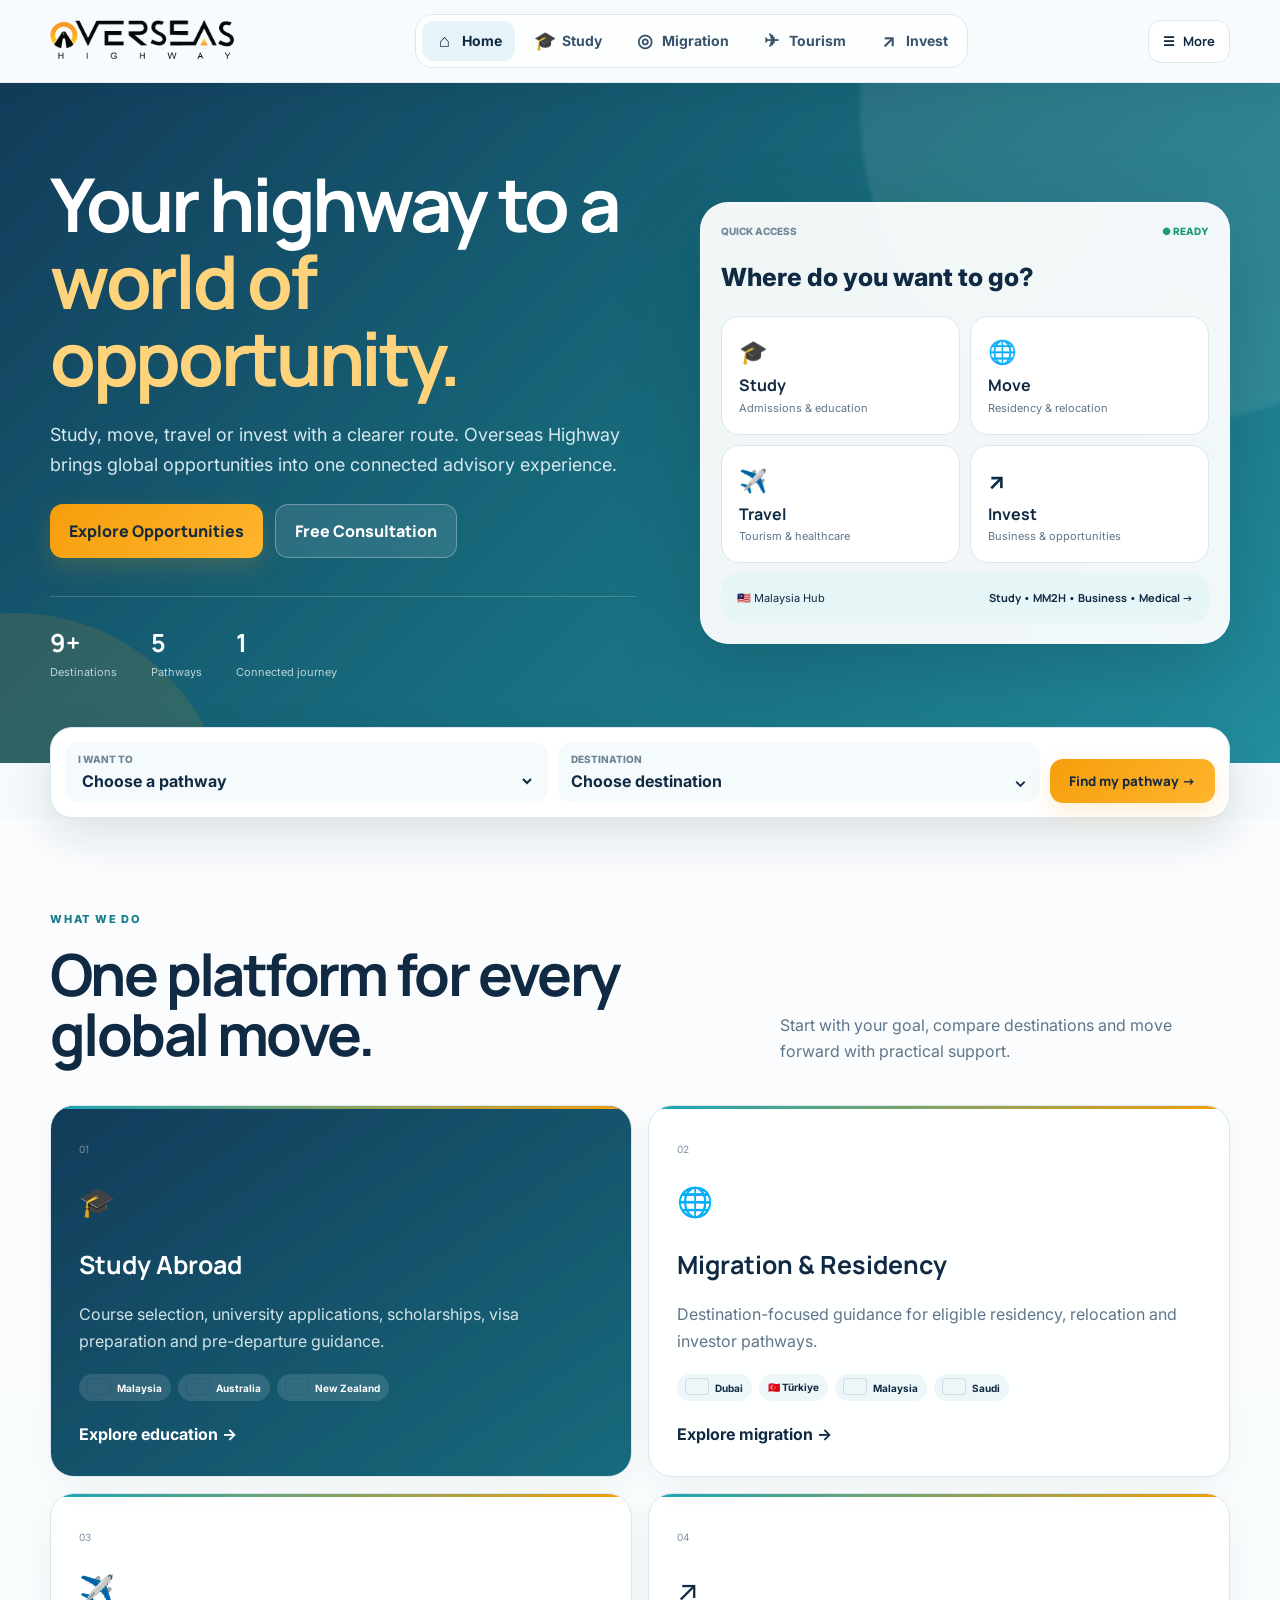
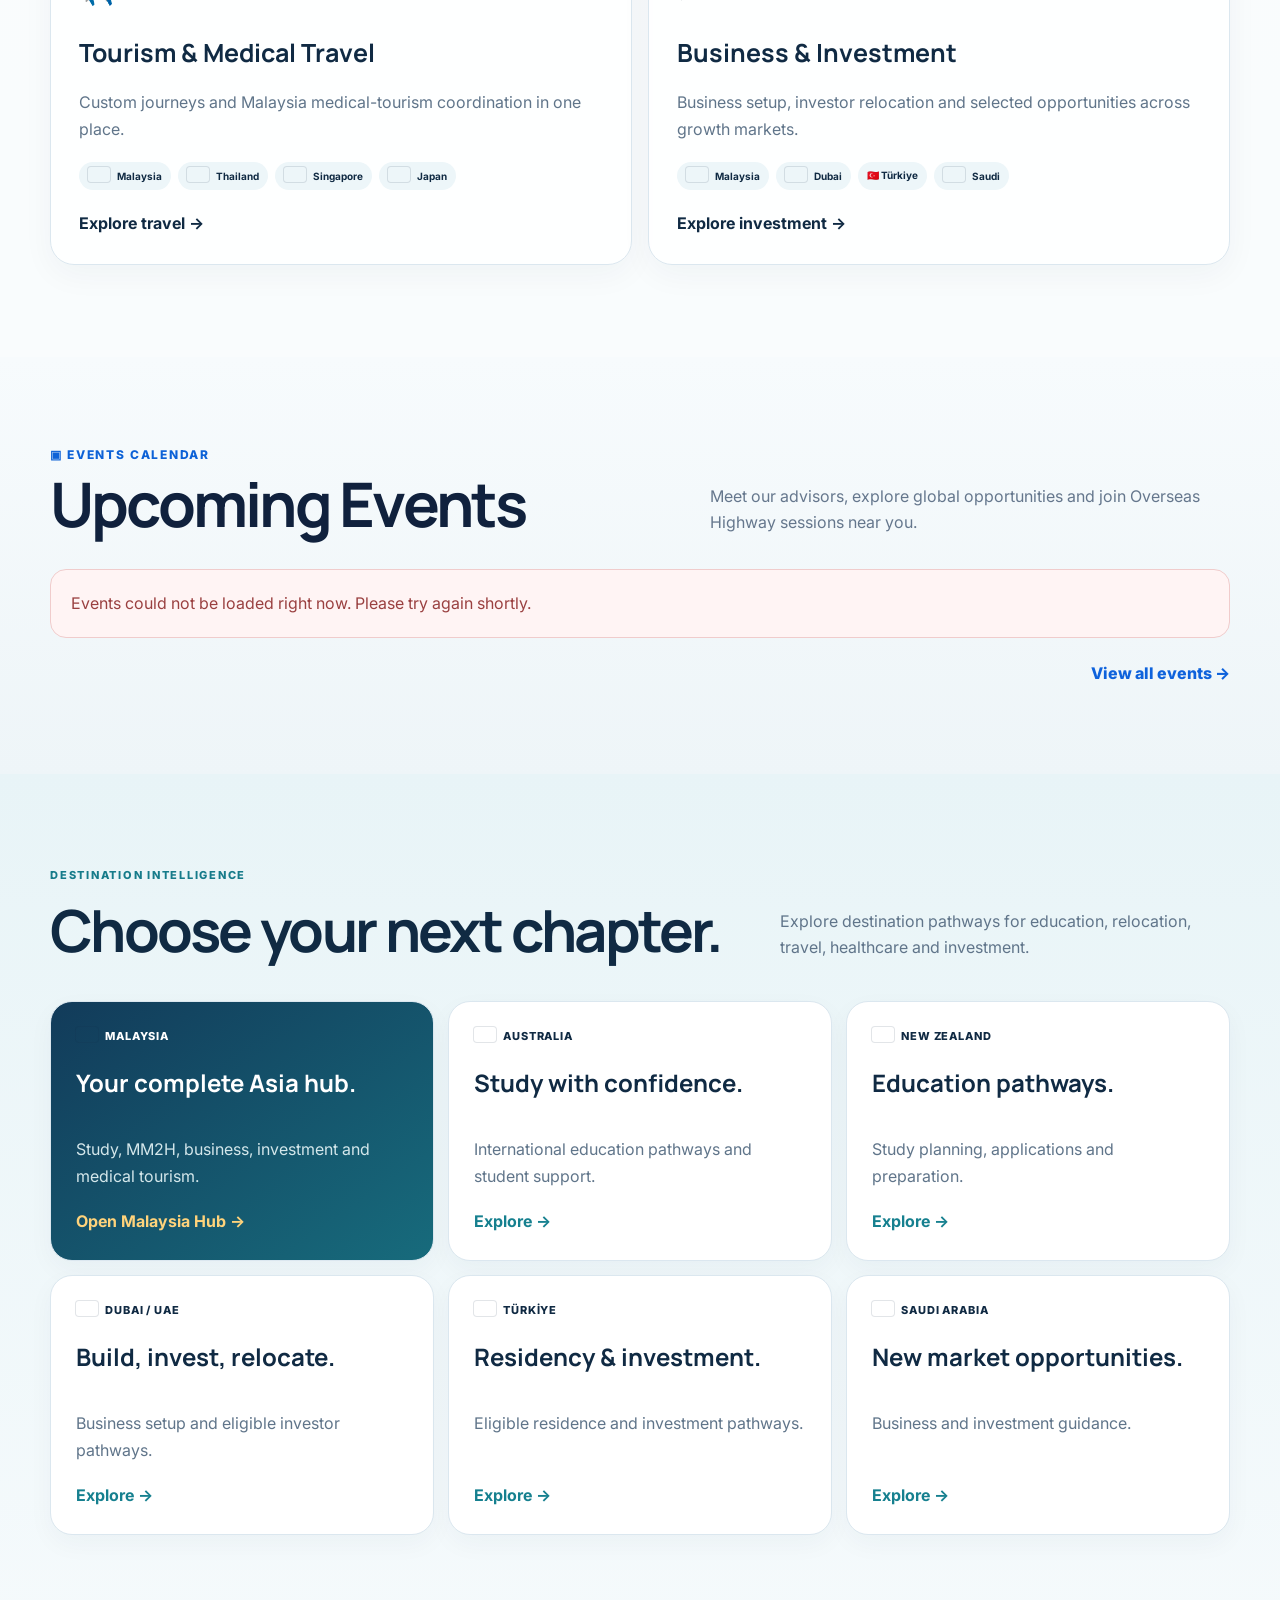
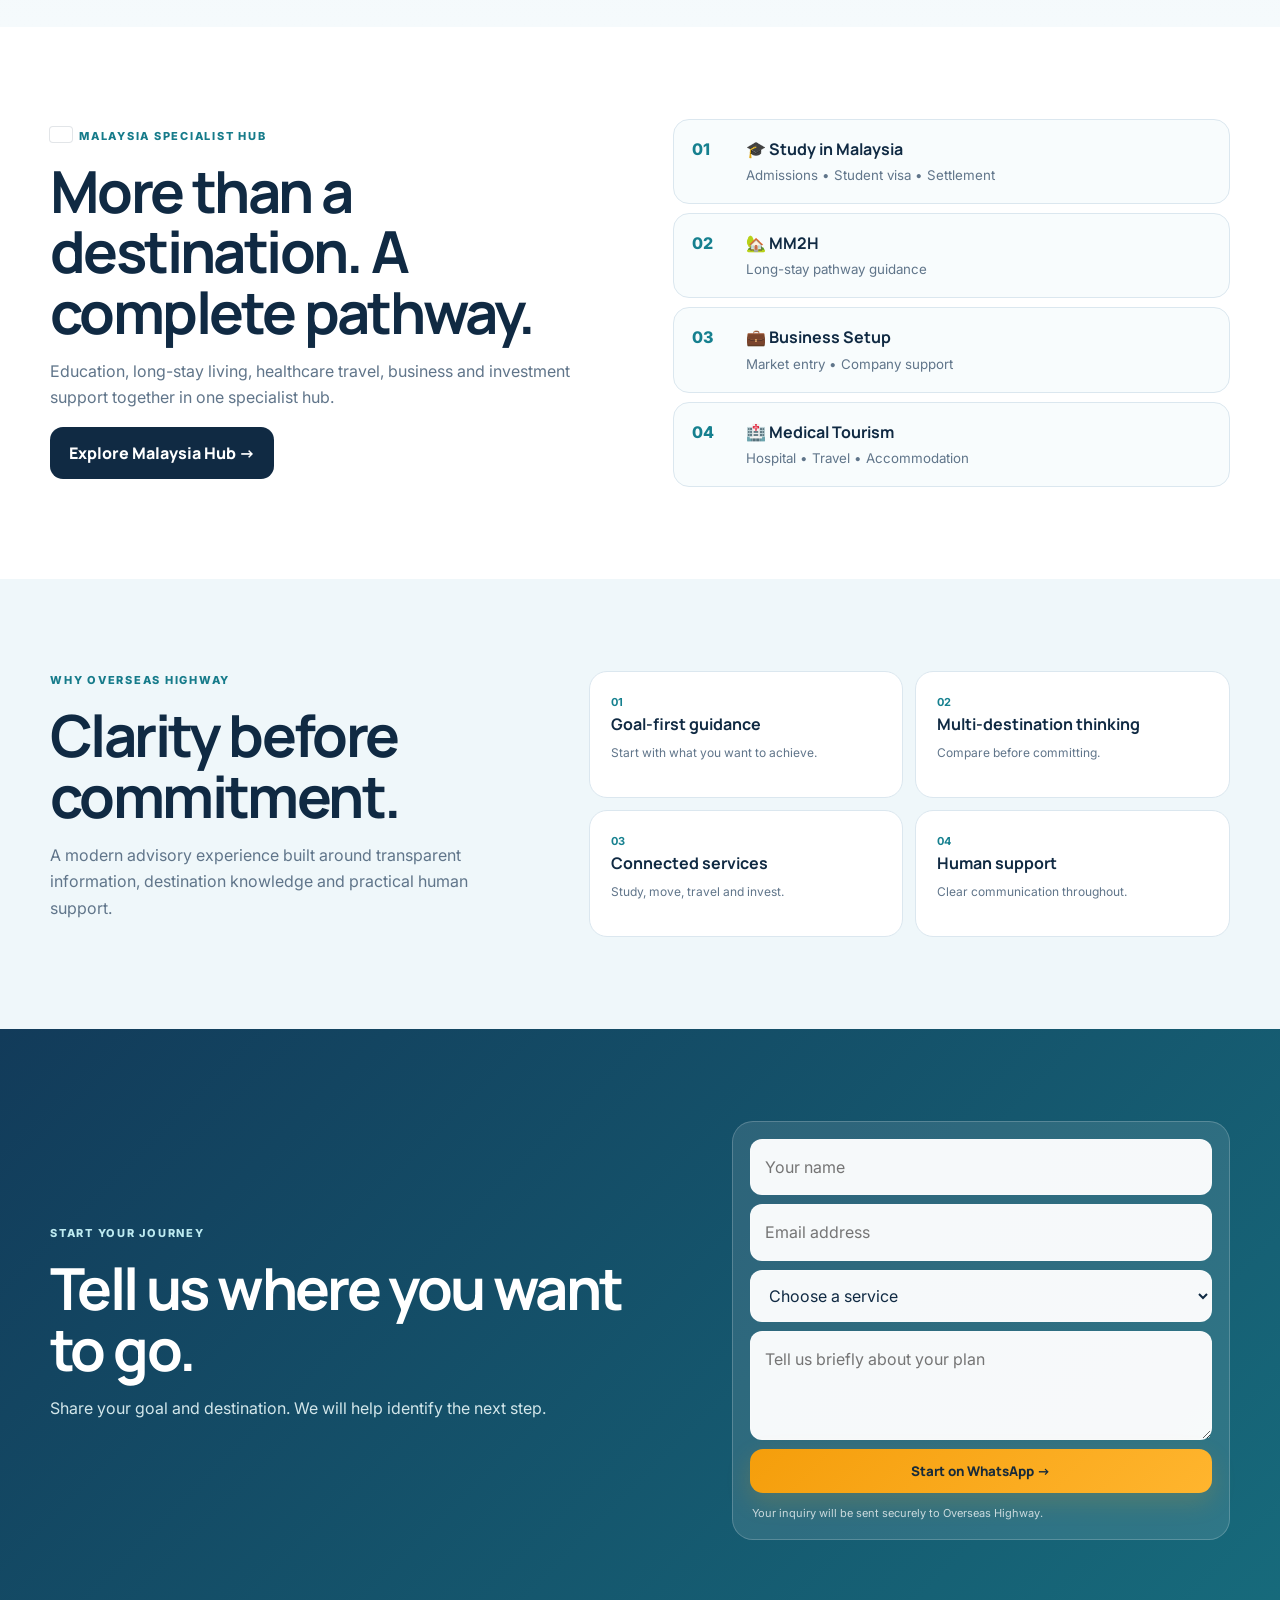
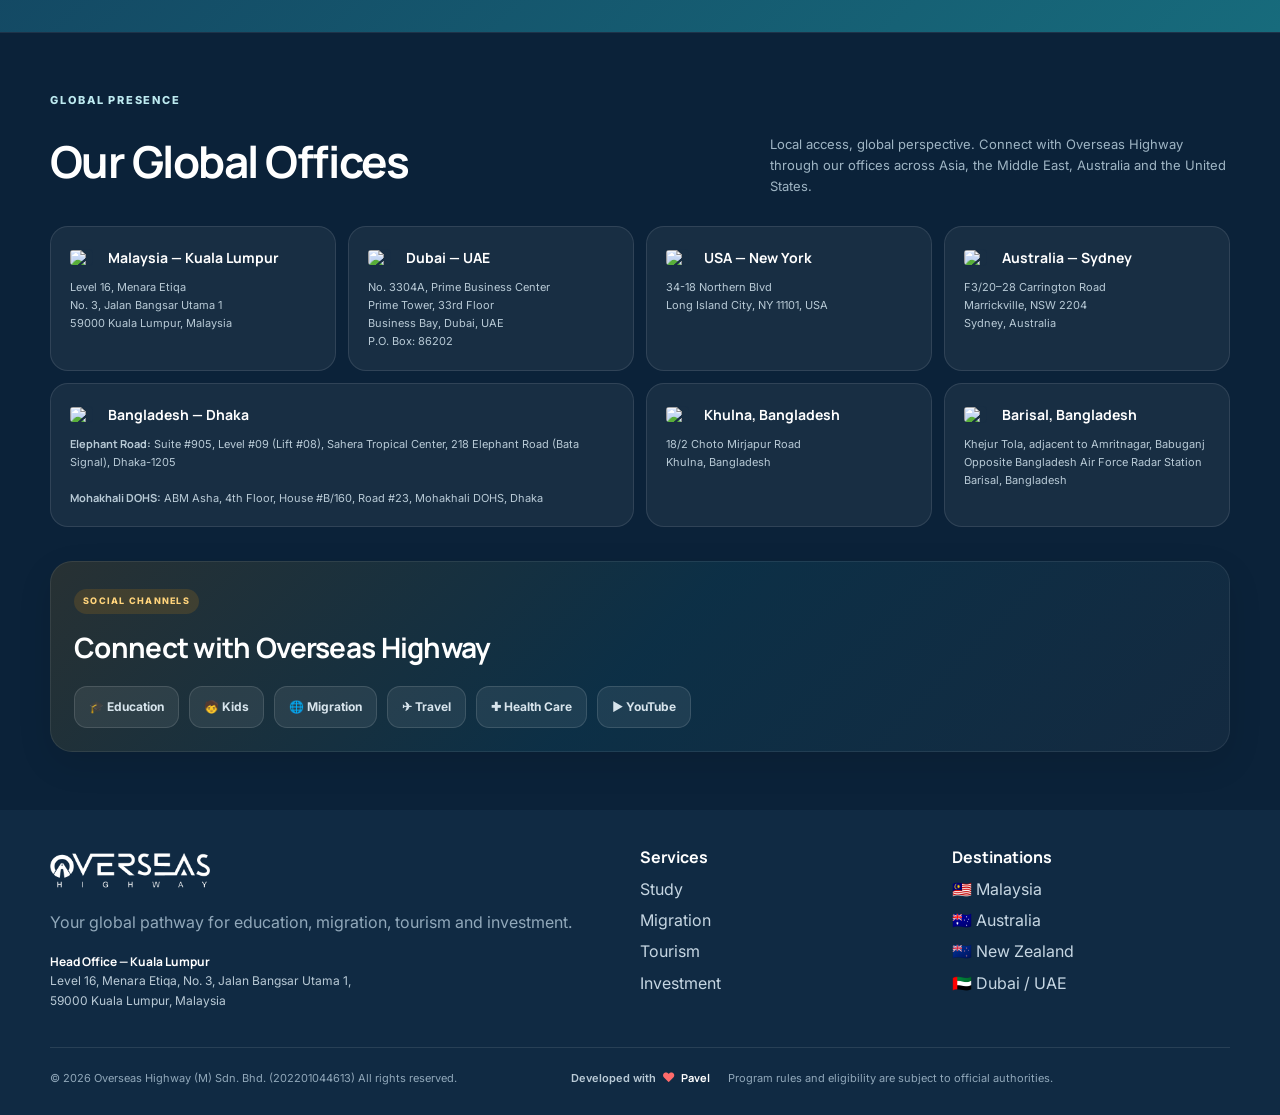
==== commit 8c0b0787: "Add footer developer credit to homepage" ====
--- a/index.html
+++ b/index.html
@@ -1 +1 @@
-<!DOCTYPE html><html lang="en"><head><meta charset="UTF-8"><meta name="viewport" content="width=device-width,initial-scale=1"><title>Overseas Highway | Study, Move, Travel & Invest</title><meta name="description" content="Your connected pathway for international education, migration, tourism, medical travel and investment."><link rel="preconnect" href="https://fonts.googleapis.com"><link rel="preconnect" href="https://fonts.gstatic.com" crossorigin><link href="https://fonts.googleapis.com/css2?family=Inter:wght@400;500;600&family=Manrope:wght@600;700;800&display=swap" rel="stylesheet"><link rel="stylesheet" href="styles.css"></head><body><header class="site-header"><div class="container nav-wrap"><a class="brand" href="index.html"><span class="brand-symbol"></span></a><nav class="desktop-nav"><a class="active" href="index.html">Home</a><a href="study.html">Study</a><a href="migration.html">Migration</a><a href="tourism.html">Tourism</a><a href="investment.html">Invest</a><a href="malaysia.html">Malaysia Hub</a></nav><a class="btn btn-small btn-primary" href="#consultation">Talk to an Advisor</a><button class="menu-btn" aria-label="Menu">☰</button></div><div class="mobile-menu"><a href="index.html">⌂ Home</a><a href="study.html">🎓 Study</a><a href="migration.html">🌐 Migration</a><a href="tourism.html">✈️ Tourism</a><a href="investment.html">↗ Invest</a><a href="malaysia.html">🇲🇾 Malaysia Hub</a></div></header><main><section class="hero"><div class="container hero-grid"><div class="hero-copy"><h1>Your highway to a <span>world of opportunity.</span></h1><p>Study, move, travel or invest with a clearer route. Overseas Highway brings global opportunities into one connected advisory experience.</p><div class="hero-actions"><a class="btn btn-primary" href="#smart-search">Explore Opportunities</a><a class="btn btn-secondary" href="#consultation">Free Consultation</a></div><div class="proof-row"><div><strong>9+</strong><span>Destinations</span></div><div><strong>5</strong><span>Pathways</span></div><div><strong>1</strong><span>Connected journey</span></div></div></div><div class="app-preview"><div class="app-head"><span>QUICK ACCESS</span><span class="live-dot">● READY</span></div><div class="app-title">Where do you want to go?</div><div class="app-grid"><a href="study.html"><b>🎓</b><strong>Study</strong><small>Admissions & education</small></a><a href="migration.html"><b>🌐</b><strong>Move</strong><small>Residency & relocation</small></a><a href="tourism.html"><b>✈️</b><strong>Travel</strong><small>Tourism & healthcare</small></a><a href="investment.html"><b>↗</b><strong>Invest</strong><small>Business & opportunities</small></a></div><a class="mini-banner" href="malaysia.html" style="text-decoration:none;color:inherit"><span>🇲🇾 Malaysia Hub</span><strong>Study • MM2H • Business • Medical →</strong></a></div></div></section><section id="smart-search" class="smart-search-wrap"><div class="container"><div class="smart-search"><div><label>I WANT TO</label><select id="serviceSelect"><option value="">Choose a pathway</option><option value="study">🎓 Study abroad</option><option value="migration">🌐 Move / migrate</option><option value="tourism">✈️ Travel</option><option value="investment">↗ Invest / start a business</option></select></div><div><label>DESTINATION</label><select id="destinationSelect"><option value="">Choose destination</option><option value="malaysia">🇲🇾 Malaysia</option><option value="australia">🇦🇺 Australia</option><option value="new-zealand">🇳🇿 New Zealand</option><option value="uae">🇦🇪 Dubai / UAE</option><option value="turkiye">🇹🇷 Türkiye</option><option value="saudi">🇸🇦 Saudi Arabia</option><option value="thailand">🇹🇭 Thailand</option><option value="singapore">🇸🇬 Singapore</option><option value="japan">🇯🇵 Japan</option></select></div><button id="exploreBtn" class="btn btn-primary">Find my pathway →</button></div></div></section><section class="section light"><div class="container"><div class="section-head"><div><div class="kicker dark">WHAT WE DO</div><h2>One platform for every global move.</h2></div><p>Start with your goal, compare destinations and move forward with practical support.</p></div><div class="service-grid"><a class="service-card featured" href="study.html"><span class="service-no">01</span><div class="service-icon">🎓</div><h3>Study Abroad</h3><p>Course selection, university applications, scholarships, visa preparation and pre-departure guidance.</p><div class="chips"><span>🇲🇾 Malaysia</span><span>🇦🇺 Australia</span><span>🇳🇿 New Zealand</span></div><b>Explore education →</b></a><a class="service-card" href="migration.html"><span class="service-no">02</span><div class="service-icon">🌐</div><h3>Migration & Residency</h3><p>Destination-focused guidance for eligible residency, relocation and investor pathways.</p><div class="chips"><span>🇦🇪 Dubai</span><span>🇹🇷 Türkiye</span><span>🇲🇾 Malaysia</span><span>🇸🇦 Saudi</span></div><b>Explore migration →</b></a><a class="service-card" href="tourism.html"><span class="service-no">03</span><div class="service-icon">✈️</div><h3>Tourism & Medical Travel</h3><p>Custom journeys and Malaysia medical-tourism coordination in one place.</p><div class="chips"><span>🇲🇾 Malaysia</span><span>🇹🇭 Thailand</span><span>🇸🇬 Singapore</span><span>🇯🇵 Japan</span></div><b>Explore travel →</b></a><a class="service-card" href="investment.html"><span class="service-no">04</span><div class="service-icon">↗</div><h3>Business & Investment</h3><p>Business setup, investor relocation and selected opportunities across growth markets.</p><div class="chips"><span>🇲🇾 Malaysia</span><span>🇦🇪 Dubai</span><span>🇹🇷 Türkiye</span><span>🇸🇦 Saudi</span></div><b>Explore investment →</b></a></div></div></section><section class="section destinations"><div class="container"><div class="section-head"><div><div class="kicker dark">DESTINATION INTELLIGENCE</div><h2>Choose your next chapter.</h2></div><p>Explore destination pathways for education, relocation, travel, healthcare and investment.</p></div><div class="destination-grid"><a class="destination-card highlight" href="malaysia.html"><span>🇲🇾 MALAYSIA</span><h3>Your complete Asia hub.</h3><p>Study, MM2H, business, investment and medical tourism.</p><b>Open Malaysia Hub →</b></a><a class="destination-card" href="study.html"><span>🇦🇺 AUSTRALIA</span><h3>Study with confidence.</h3><p>International education pathways and student support.</p><b>Explore →</b></a><a class="destination-card" href="study.html"><span>🇳🇿 NEW ZEALAND</span><h3>Education pathways.</h3><p>Study planning, applications and preparation.</p><b>Explore →</b></a><a class="destination-card" href="investment.html#dubai"><span>🇦🇪 DUBAI / UAE</span><h3>Build, invest, relocate.</h3><p>Business setup and eligible investor pathways.</p><b>Explore →</b></a><a class="destination-card" href="investment.html#turkiye"><span>🇹🇷 TÜRKİYE</span><h3>Residency & investment.</h3><p>Eligible residence and investment pathways.</p><b>Explore →</b></a><a class="destination-card" href="investment.html#saudi"><span>🇸🇦 SAUDI ARABIA</span><h3>New market opportunities.</h3><p>Business and investment guidance.</p><b>Explore →</b></a></div></div></section><section class="section malaysia-feature"><div class="container malaysia-feature-grid"><div><div class="kicker dark">🇲🇾 MALAYSIA SPECIALIST HUB</div><h2>More than a destination. A complete pathway.</h2><p>Education, long-stay living, healthcare travel, business and investment support together in one specialist hub.</p><a class="btn btn-dark" href="malaysia.html">Explore Malaysia Hub →</a></div><div class="malaysia-stack"><a href="malaysia.html#study"><span>01</span><strong>🎓 Study in Malaysia</strong><small>Admissions • Student visa • Settlement</small></a><a href="malaysia.html#mm2h"><span>02</span><strong>🏡 MM2H</strong><small>Long-stay pathway guidance</small></a><a href="malaysia.html#business"><span>03</span><strong>💼 Business Setup</strong><small>Market entry • Company support</small></a><a href="malaysia.html#medical"><span>04</span><strong>🏥 Medical Tourism</strong><small>Hospital • Travel • Accommodation</small></a></div></div></section><section class="section trust-section"><div class="container trust-grid"><div><div class="kicker dark">WHY OVERSEAS HIGHWAY</div><h2>Clarity before commitment.</h2><p>A modern advisory experience built around transparent information, destination knowledge and practical human support.</p></div><div class="trust-points"><div><b>01</b><strong>Goal-first guidance</strong><span>Start with what you want to achieve.</span></div><div><b>02</b><strong>Multi-destination thinking</strong><span>Compare before committing.</span></div><div><b>03</b><strong>Connected services</strong><span>Study, move, travel and invest.</span></div><div><b>04</b><strong>Human support</strong><span>Clear communication throughout.</span></div></div></div></section><section id="consultation" class="section consult-section"><div class="container consult-box"><div><div class="kicker">START YOUR JOURNEY</div><h2>Tell us where you want to go.</h2><p>Share your goal and destination. We will help identify the next step.</p></div><form class="consult-form"><input name="name" placeholder="Your name" required><input name="email" type="email" placeholder="Email address" required><select name="service" required><option value="">Choose a service</option><option>Study Abroad</option><option>Migration / Residency</option><option>Tourism</option><option>Medical Tourism</option><option>Business / Investment</option></select><button class="btn btn-primary" type="submit">Start on WhatsApp →</button></form></div></section></main><footer class="site-footer"><div class="container footer-grid"><div><a class="brand" href="index.html"><span class="brand-symbol"></span></a><p>Your global pathway for education, migration, tourism and investment.</p></div><div><strong>Services</strong><a href="study.html">Study</a><a href="migration.html">Migration</a><a href="tourism.html">Tourism</a><a href="investment.html">Investment</a></div><div><strong>Destinations</strong><a href="malaysia.html">🇲🇾 Malaysia</a><a href="study.html">🇦🇺 Australia</a><a href="study.html">🇳🇿 New Zealand</a><a href="investment.html#dubai">🇦🇪 Dubai / UAE</a></div></div><div class="container footer-bottom"><span>© <span id="year"></span> Overseas Highway. All rights reserved.</span><span>Program rules and eligibility are subject to official authorities.</span></div></footer><nav class="mobile-dock"><a href="index.html"><b>⌂</b><span>Home</span></a><a href="study.html"><b>🎓</b><span>Study</span></a><a href="tourism.html"><b>✈</b><span>Travel</span></a><a href="#consultation"><b>✦</b><span>Consult</span></a></nav><script src="script.js"></script><script src="enhancements.js"></script></body></html>+<!DOCTYPE html><html lang="en"><head><meta charset="UTF-8"><meta name="viewport" content="width=device-width,initial-scale=1"><title>Overseas Highway | Study, Move, Travel & Invest</title><meta name="description" content="Your connected pathway for international education, migration, tourism, medical travel and investment."><link rel="preconnect" href="https://fonts.googleapis.com"><link rel="preconnect" href="https://fonts.gstatic.com" crossorigin><link href="https://fonts.googleapis.com/css2?family=Inter:wght@400;500;600&family=Manrope:wght@600;700;800&display=swap" rel="stylesheet"><link rel="stylesheet" href="styles.css"></head><body><header class="site-header"><div class="container nav-wrap"><a class="brand" href="index.html"><span class="brand-symbol"></span></a><nav class="desktop-nav"><a class="active" href="index.html">Home</a><a href="study.html">Study</a><a href="migration.html">Migration</a><a href="tourism.html">Tourism</a><a href="investment.html">Invest</a><a href="malaysia.html">Malaysia Hub</a></nav><a class="btn btn-small btn-primary" href="#consultation">Talk to an Advisor</a><button class="menu-btn" aria-label="Menu">☰</button></div><div class="mobile-menu"><a href="index.html">⌂ Home</a><a href="study.html">🎓 Study</a><a href="migration.html">🌐 Migration</a><a href="tourism.html">✈️ Tourism</a><a href="investment.html">↗ Invest</a><a href="malaysia.html">🇲🇾 Malaysia Hub</a></div></header><main><section class="hero"><div class="container hero-grid"><div class="hero-copy"><h1>Your highway to a <span>world of opportunity.</span></h1><p>Study, move, travel or invest with a clearer route. Overseas Highway brings global opportunities into one connected advisory experience.</p><div class="hero-actions"><a class="btn btn-primary" href="#smart-search">Explore Opportunities</a><a class="btn btn-secondary" href="#consultation">Free Consultation</a></div><div class="proof-row"><div><strong>9+</strong><span>Destinations</span></div><div><strong>5</strong><span>Pathways</span></div><div><strong>1</strong><span>Connected journey</span></div></div></div><div class="app-preview"><div class="app-head"><span>QUICK ACCESS</span><span class="live-dot">● READY</span></div><div class="app-title">Where do you want to go?</div><div class="app-grid"><a href="study.html"><b>🎓</b><strong>Study</strong><small>Admissions & education</small></a><a href="migration.html"><b>🌐</b><strong>Move</strong><small>Residency & relocation</small></a><a href="tourism.html"><b>✈️</b><strong>Travel</strong><small>Tourism & healthcare</small></a><a href="investment.html"><b>↗</b><strong>Invest</strong><small>Business & opportunities</small></a></div><a class="mini-banner" href="malaysia.html" style="text-decoration:none;color:inherit"><span>🇲🇾 Malaysia Hub</span><strong>Study • MM2H • Business • Medical →</strong></a></div></div></section><section id="smart-search" class="smart-search-wrap"><div class="container"><div class="smart-search"><div><label>I WANT TO</label><select id="serviceSelect"><option value="">Choose a pathway</option><option value="study">🎓 Study abroad</option><option value="migration">🌐 Move / migrate</option><option value="tourism">✈️ Travel</option><option value="investment">↗ Invest / start a business</option></select></div><div><label>DESTINATION</label><select id="destinationSelect"><option value="">Choose destination</option><option value="malaysia">🇲🇾 Malaysia</option><option value="australia">🇦🇺 Australia</option><option value="new-zealand">🇳🇿 New Zealand</option><option value="uae">🇦🇪 Dubai / UAE</option><option value="turkiye">🇹🇷 Türkiye</option><option value="saudi">🇸🇦 Saudi Arabia</option><option value="thailand">🇹🇭 Thailand</option><option value="singapore">🇸🇬 Singapore</option><option value="japan">🇯🇵 Japan</option></select></div><button id="exploreBtn" class="btn btn-primary">Find my pathway →</button></div></div></section><section class="section light"><div class="container"><div class="section-head"><div><div class="kicker dark">WHAT WE DO</div><h2>One platform for every global move.</h2></div><p>Start with your goal, compare destinations and move forward with practical support.</p></div><div class="service-grid"><a class="service-card featured" href="study.html"><span class="service-no">01</span><div class="service-icon">🎓</div><h3>Study Abroad</h3><p>Course selection, university applications, scholarships, visa preparation and pre-departure guidance.</p><div class="chips"><span>🇲🇾 Malaysia</span><span>🇦🇺 Australia</span><span>🇳🇿 New Zealand</span></div><b>Explore education →</b></a><a class="service-card" href="migration.html"><span class="service-no">02</span><div class="service-icon">🌐</div><h3>Migration & Residency</h3><p>Destination-focused guidance for eligible residency, relocation and investor pathways.</p><div class="chips"><span>🇦🇪 Dubai</span><span>🇹🇷 Türkiye</span><span>🇲🇾 Malaysia</span><span>🇸🇦 Saudi</span></div><b>Explore migration →</b></a><a class="service-card" href="tourism.html"><span class="service-no">03</span><div class="service-icon">✈️</div><h3>Tourism & Medical Travel</h3><p>Custom journeys and Malaysia medical-tourism coordination in one place.</p><div class="chips"><span>🇲🇾 Malaysia</span><span>🇹🇭 Thailand</span><span>🇸🇬 Singapore</span><span>🇯🇵 Japan</span></div><b>Explore travel →</b></a><a class="service-card" href="investment.html"><span class="service-no">04</span><div class="service-icon">↗</div><h3>Business & Investment</h3><p>Business setup, investor relocation and selected opportunities across growth markets.</p><div class="chips"><span>🇲🇾 Malaysia</span><span>🇦🇪 Dubai</span><span>🇹🇷 Türkiye</span><span>🇸🇦 Saudi</span></div><b>Explore investment →</b></a></div></div></section><section class="section destinations"><div class="container"><div class="section-head"><div><div class="kicker dark">DESTINATION INTELLIGENCE</div><h2>Choose your next chapter.</h2></div><p>Explore destination pathways for education, relocation, travel, healthcare and investment.</p></div><div class="destination-grid"><a class="destination-card highlight" href="malaysia.html"><span>🇲🇾 MALAYSIA</span><h3>Your complete Asia hub.</h3><p>Study, MM2H, business, investment and medical tourism.</p><b>Open Malaysia Hub →</b></a><a class="destination-card" href="study.html"><span>🇦🇺 AUSTRALIA</span><h3>Study with confidence.</h3><p>International education pathways and student support.</p><b>Explore →</b></a><a class="destination-card" href="study.html"><span>🇳🇿 NEW ZEALAND</span><h3>Education pathways.</h3><p>Study planning, applications and preparation.</p><b>Explore →</b></a><a class="destination-card" href="investment.html#dubai"><span>🇦🇪 DUBAI / UAE</span><h3>Build, invest, relocate.</h3><p>Business setup and eligible investor pathways.</p><b>Explore →</b></a><a class="destination-card" href="investment.html#turkiye"><span>🇹🇷 TÜRKİYE</span><h3>Residency & investment.</h3><p>Eligible residence and investment pathways.</p><b>Explore →</b></a><a class="destination-card" href="investment.html#saudi"><span>🇸🇦 SAUDI ARABIA</span><h3>New market opportunities.</h3><p>Business and investment guidance.</p><b>Explore →</b></a></div></div></section><section class="section malaysia-feature"><div class="container malaysia-feature-grid"><div><div class="kicker dark">🇲🇾 MALAYSIA SPECIALIST HUB</div><h2>More than a destination. A complete pathway.</h2><p>Education, long-stay living, healthcare travel, business and investment support together in one specialist hub.</p><a class="btn btn-dark" href="malaysia.html">Explore Malaysia Hub →</a></div><div class="malaysia-stack"><a href="malaysia.html#study"><span>01</span><strong>🎓 Study in Malaysia</strong><small>Admissions • Student visa • Settlement</small></a><a href="malaysia.html#mm2h"><span>02</span><strong>🏡 MM2H</strong><small>Long-stay pathway guidance</small></a><a href="malaysia.html#business"><span>03</span><strong>💼 Business Setup</strong><small>Market entry • Company support</small></a><a href="malaysia.html#medical"><span>04</span><strong>🏥 Medical Tourism</strong><small>Hospital • Travel • Accommodation</small></a></div></div></section><section class="section trust-section"><div class="container trust-grid"><div><div class="kicker dark">WHY OVERSEAS HIGHWAY</div><h2>Clarity before commitment.</h2><p>A modern advisory experience built around transparent information, destination knowledge and practical human support.</p></div><div class="trust-points"><div><b>01</b><strong>Goal-first guidance</strong><span>Start with what you want to achieve.</span></div><div><b>02</b><strong>Multi-destination thinking</strong><span>Compare before committing.</span></div><div><b>03</b><strong>Connected services</strong><span>Study, move, travel and invest.</span></div><div><b>04</b><strong>Human support</strong><span>Clear communication throughout.</span></div></div></div></section><section id="consultation" class="section consult-section"><div class="container consult-box"><div><div class="kicker">START YOUR JOURNEY</div><h2>Tell us where you want to go.</h2><p>Share your goal and destination. We will help identify the next step.</p></div><form class="consult-form"><input name="name" placeholder="Your name" required><input name="email" type="email" placeholder="Email address" required><select name="service" required><option value="">Choose a service</option><option>Study Abroad</option><option>Migration / Residency</option><option>Tourism</option><option>Medical Tourism</option><option>Business / Investment</option></select><button class="btn btn-primary" type="submit">Start on WhatsApp →</button></form></div></section></main><footer class="site-footer"><div class="container footer-grid"><div><a class="brand" href="index.html"><span class="brand-symbol"></span></a><p>Your global pathway for education, migration, tourism and investment.</p></div><div><strong>Services</strong><a href="study.html">Study</a><a href="migration.html">Migration</a><a href="tourism.html">Tourism</a><a href="investment.html">Investment</a></div><div><strong>Destinations</strong><a href="malaysia.html">🇲🇾 Malaysia</a><a href="study.html">🇦🇺 Australia</a><a href="study.html">🇳🇿 New Zealand</a><a href="investment.html#dubai">🇦🇪 Dubai / UAE</a></div></div><div class="container footer-bottom"><span>© <span id="year"></span> Overseas Highway. All rights reserved.</span><span>Program rules and eligibility are subject to official authorities.</span></div></footer><nav class="mobile-dock"><a href="index.html"><b>⌂</b><span>Home</span></a><a href="study.html"><b>🎓</b><span>Study</span></a><a href="tourism.html"><b>✈</b><span>Travel</span></a><a href="#consultation"><b>✦</b><span>Consult</span></a></nav><script src="script.js"></script><script src="enhancements.js"></script><script src="footer-credit.js"></script></body></html>
